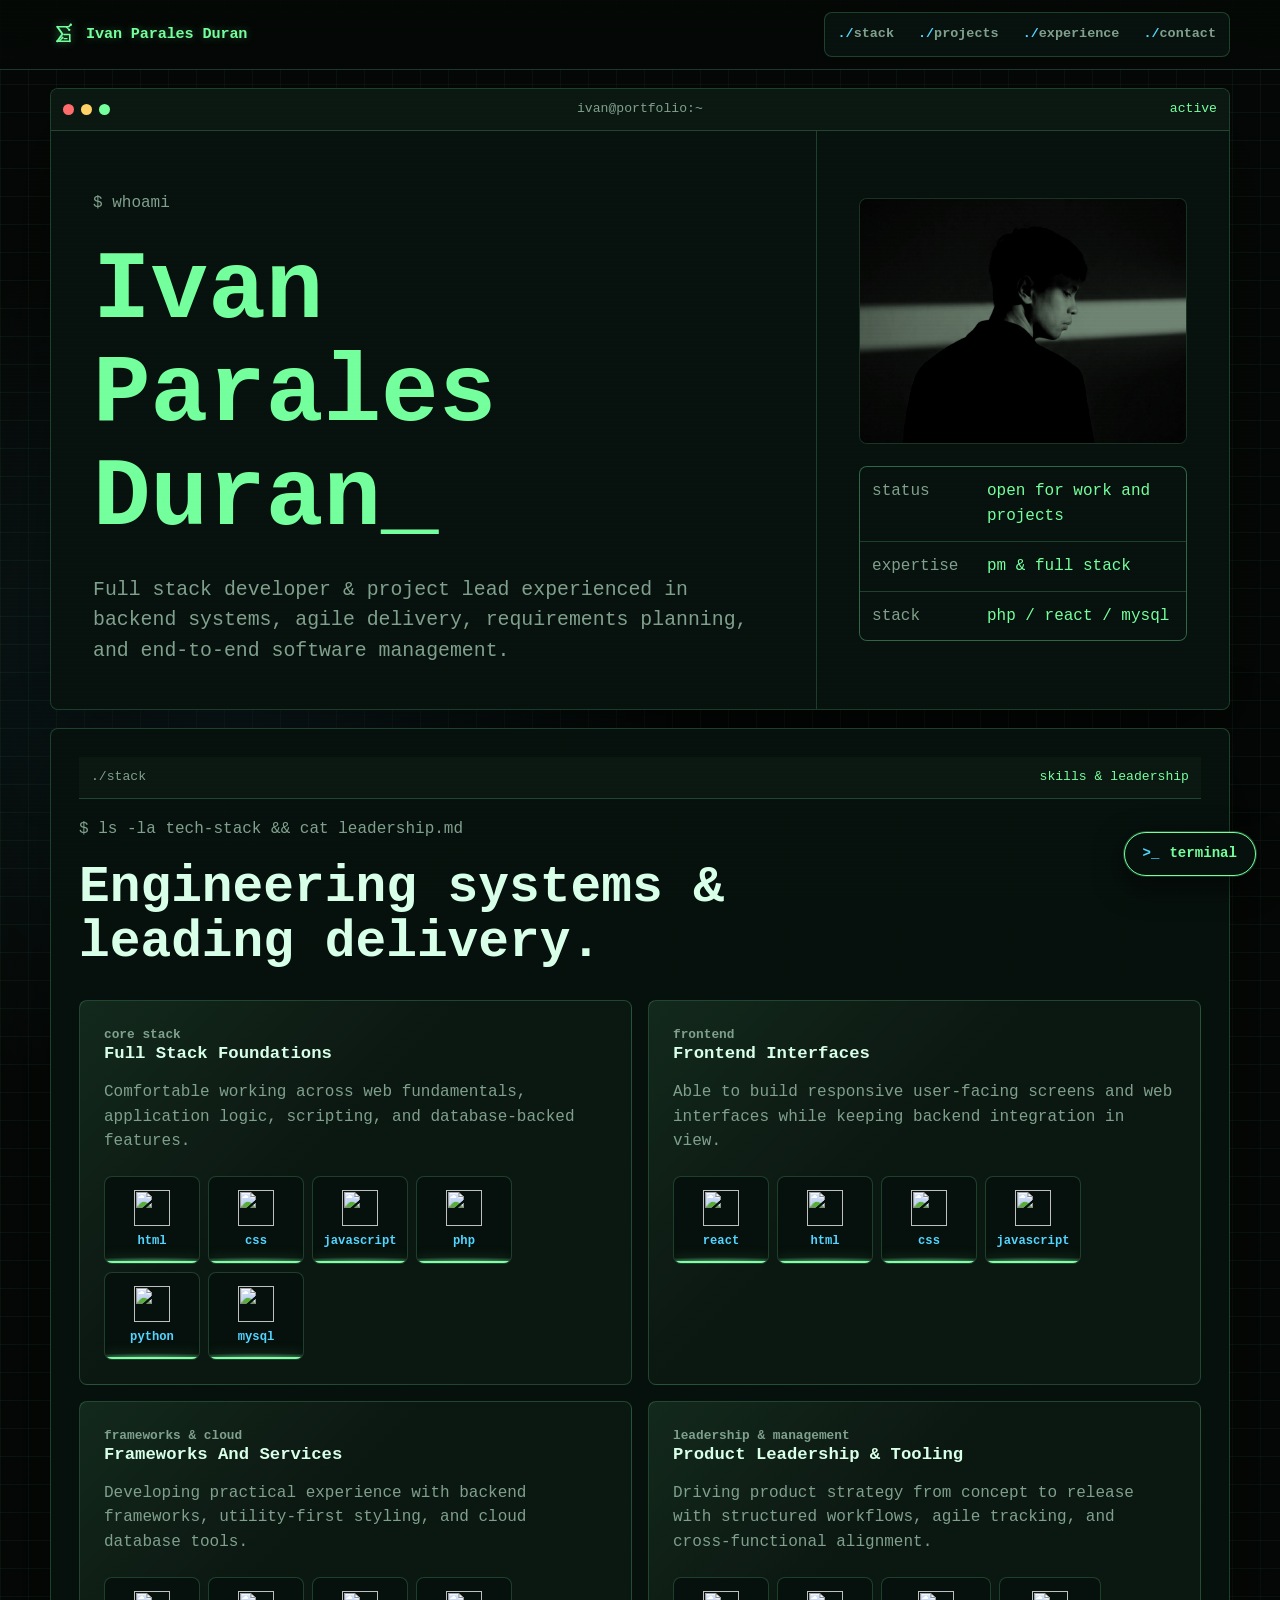
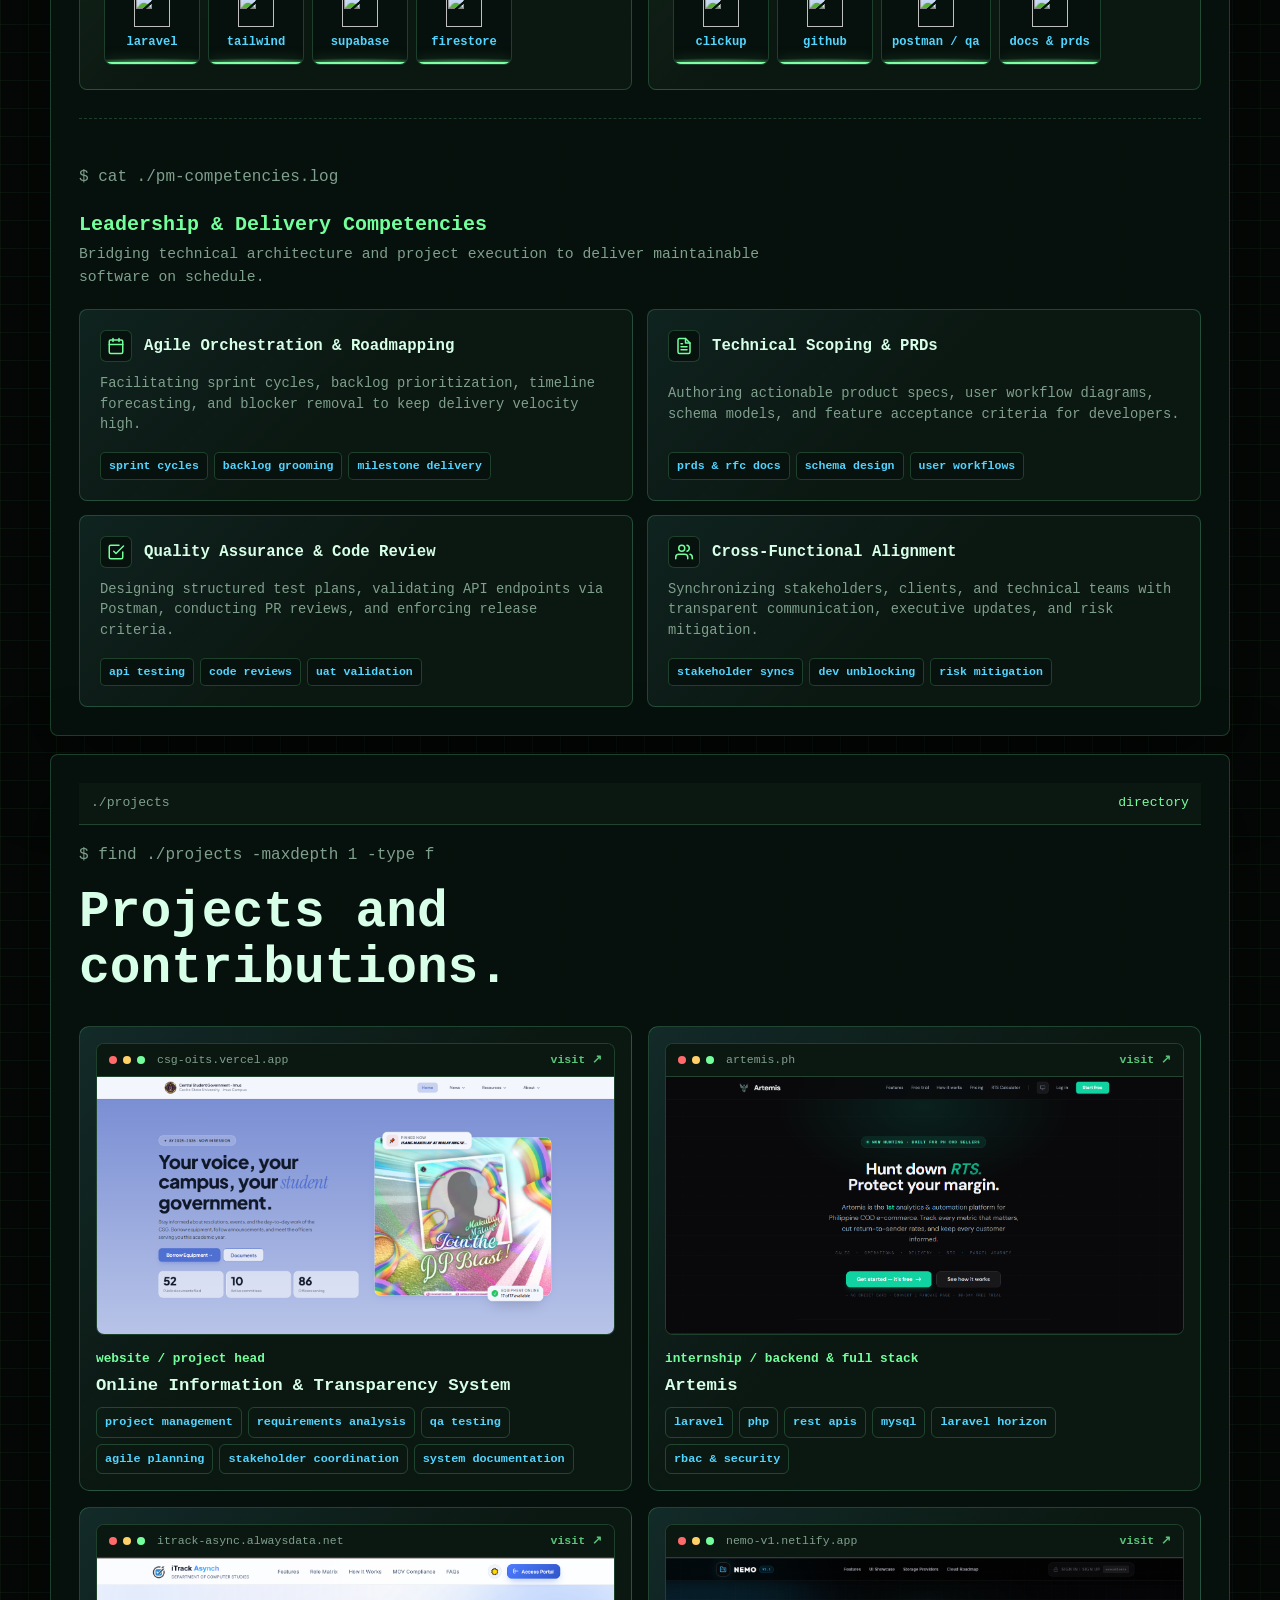
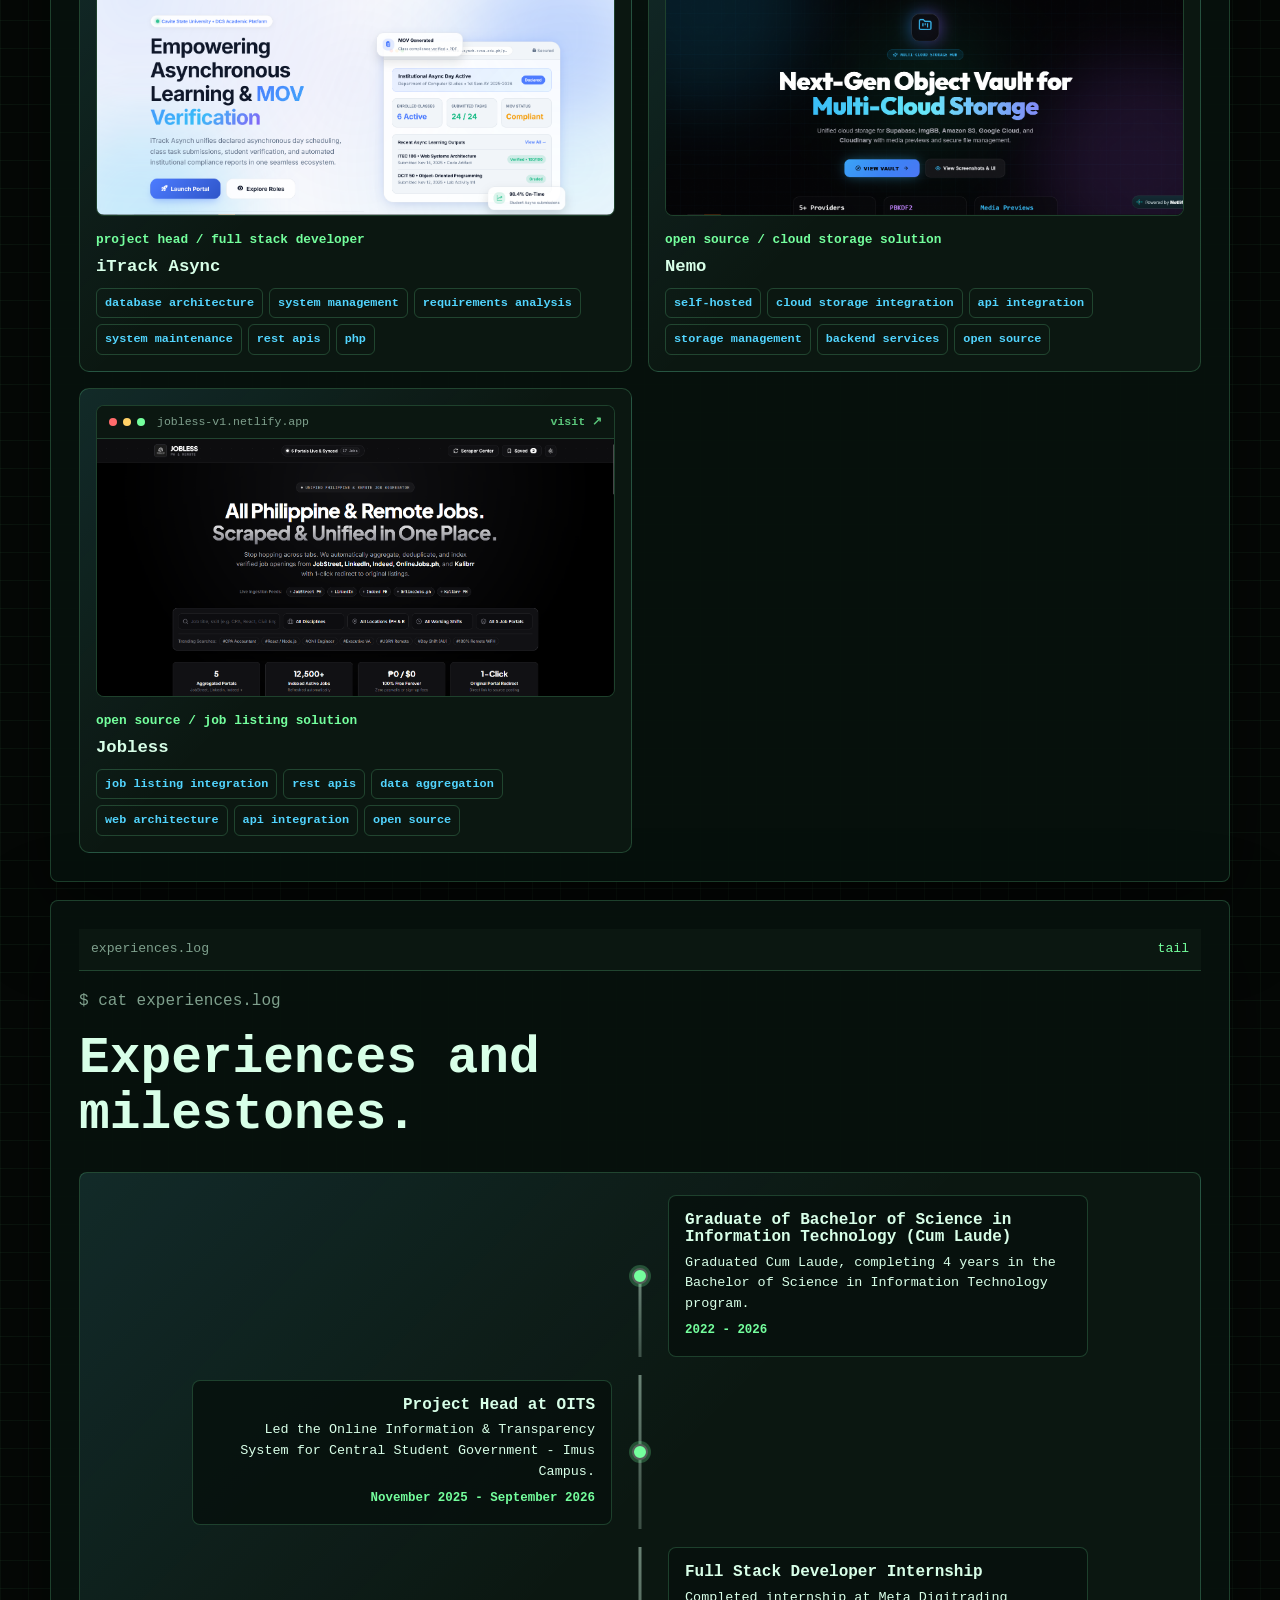
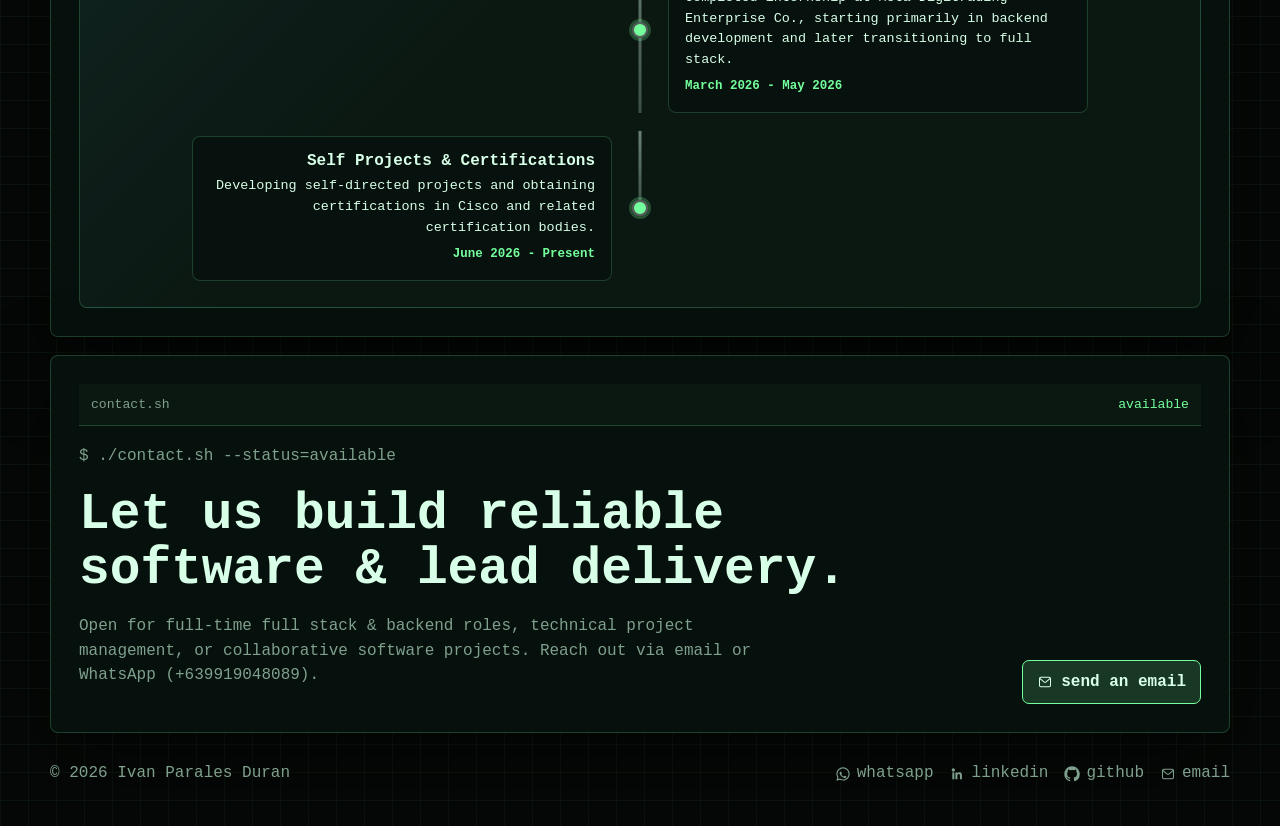
==== index.html @ b60c23d3 "feat: update iTrack Async live site and enhance mobile terminal popup - Updated iTrack Async project" ====
<!doctype html>
<html lang="en">
  <head>
    <meta charset="utf-8">
    <meta name="viewport" content="width=device-width, initial-scale=1">
    <meta name="description" content="Command line portfolio of Ivan Parales Duran, a backend-focused full stack developer.">
    <title>Ivan Parales Duran | Backend Developer</title>
    <link rel="icon" type="image/svg+xml" href="assets/logo.svg">
    <link rel="stylesheet" href="styles.css">
  </head>
  <body>
    <div class="scanline" aria-hidden="true"></div>

    <header class="site-header" data-header>
      <a class="brand" href="#home" aria-label="Ivan Parales Duran home">
        <img src="assets/logo.svg" alt="Logo" class="brand-logo" width="28" height="28">
        <span class="brand-name">Ivan Parales Duran</span>
      </a>
      <nav class="nav-links" aria-label="Primary navigation">
        <a href="#stack">stack</a>
        <a href="#projects">projects</a>
        <a href="#experience">experience</a>
        <a href="#contact">contact</a>
      </nav>
    </header>

    <main id="home" class="terminal-shell">
      <section class="terminal-window hero-terminal" aria-labelledby="terminal-title">
        <div class="terminal-topbar">
          <div class="window-controls" aria-hidden="true">
            <span></span>
            <span></span>
            <span></span>
          </div>
          <span class="window-title">ivan@portfolio:~</span>
          <span class="window-status">active</span>
        </div>

        <div class="terminal-grid">
          <div class="terminal-output">
            <p class="line muted" data-exec="whoami">$ whoami</p>
            <h1 id="terminal-title">Ivan Parales Duran</h1>
            <p class="terminal-copy">
              Full stack developer &amp; project lead experienced in backend systems, agile delivery, requirements planning, and end-to-end software management.
            </p>
          </div>

          <aside class="system-card" aria-label="System status">
            <div class="image-terminal">
              <img src="assets/pfp.jfif" alt="Profile picture of Ivan Parales Duran">
            </div>
            <dl>
              <div>
                <dt>status</dt>
                <dd>open for work and projects</dd>
              </div>
              <div>
                <dt>expertise</dt>
                <dd>pm &amp; full stack</dd>
              </div>
              <div>
                <dt>stack</dt>
                <dd>php / react / mysql</dd>
              </div>
            </dl>
          </aside>
        </div>
      </section>

      <section class="terminal-window section" id="stack">
        <div class="terminal-topbar">
          <span class="window-title">./stack</span>
          <span class="window-status">skills &amp; leadership</span>
        </div>
        <div class="section-heading">
          <p class="line muted" data-exec="stack">$ ls -la tech-stack &amp;&amp; cat leadership.md</p>
          <h2>Engineering systems &amp; leading delivery.</h2>
        </div>

        <div class="project-grid">
          <article class="project-card featured">
            <p class="project-type">core stack</p>
            <h3>Full Stack Foundations</h3>
            <p>
              Comfortable working across web fundamentals, application logic, scripting, and
              database-backed features.
            </p>
            <div class="tag-row">
              <span class="skill-badge" style="--level: 90%;">
                <span class="liquid-fill" aria-hidden="true"></span>
                <span class="skill-percent" aria-hidden="true">90%</span>
                <span class="skill-content">
                  <img src="https://cdn.simpleicons.org/html5/E34F26" alt="">
                  <span>html</span>
                </span>
              </span>
              <span class="skill-badge" style="--level: 75%;">
                <span class="liquid-fill" aria-hidden="true"></span>
                <span class="skill-percent" aria-hidden="true">75%</span>
                <span class="skill-content">
                  <img src="https://cdn.simpleicons.org/css/663399" alt="">
                  <span>css</span>
                </span>
              </span>
              <span class="skill-badge" style="--level: 70%;">
                <span class="liquid-fill" aria-hidden="true"></span>
                <span class="skill-percent" aria-hidden="true">70%</span>
                <span class="skill-content">
                  <img src="https://cdn.simpleicons.org/javascript/F7DF1E" alt="">
                  <span>javascript</span>
                </span>
              </span>
              <span class="skill-badge" style="--level: 84%;">
                <span class="liquid-fill" aria-hidden="true"></span>
                <span class="skill-percent" aria-hidden="true">84%</span>
                <span class="skill-content">
                  <img src="https://cdn.simpleicons.org/php/777BB4" alt="">
                  <span>php</span>
                </span>
              </span>
              <span class="skill-badge" style="--level: 60%;">
                <span class="liquid-fill" aria-hidden="true"></span>
                <span class="skill-percent" aria-hidden="true">60%</span>
                <span class="skill-content">
                  <img src="https://cdn.simpleicons.org/python/3776AB" alt="">
                  <span>python</span>
                </span>
              </span>
              <span class="skill-badge" style="--level: 90%;">
                <span class="liquid-fill" aria-hidden="true"></span>
                <span class="skill-percent" aria-hidden="true">90%</span>
                <span class="skill-content">
                  <img src="https://cdn.simpleicons.org/mysql/4479A1" alt="">
                  <span>mysql</span>
                </span>
              </span>
            </div>
          </article>

          <article class="project-card">
            <p class="project-type">frontend</p>
            <h3>Frontend Interfaces</h3>
            <p>
              Able to build responsive user-facing screens and web interfaces while keeping
              backend integration in view.
            </p>
            <div class="tag-row">
              <span class="skill-badge" style="--level: 70%;">
                <span class="liquid-fill" aria-hidden="true"></span>
                <span class="skill-percent" aria-hidden="true">70%</span>
                <span class="skill-content">
                  <img src="https://cdn.simpleicons.org/react/61DAFB" alt="">
                  <span>react</span>
                </span>
              </span>
              <span class="skill-badge" style="--level: 90%;">
                <span class="liquid-fill" aria-hidden="true"></span>
                <span class="skill-percent" aria-hidden="true">90%</span>
                <span class="skill-content">
                  <img src="https://cdn.simpleicons.org/html5/E34F26" alt="">
                  <span>html</span>
                </span>
              </span>
              <span class="skill-badge" style="--level: 75%;">
                <span class="liquid-fill" aria-hidden="true"></span>
                <span class="skill-percent" aria-hidden="true">75%</span>
                <span class="skill-content">
                  <img src="https://cdn.simpleicons.org/css/663399" alt="">
                  <span>css</span>
                </span>
              </span>
              <span class="skill-badge" style="--level: 70%;">
                <span class="liquid-fill" aria-hidden="true"></span>
                <span class="skill-percent" aria-hidden="true">70%</span>
                <span class="skill-content">
                  <img src="https://cdn.simpleicons.org/javascript/F7DF1E" alt="">
                  <span>javascript</span>
                </span>
              </span>
            </div>
          </article>

          <article class="project-card">
            <p class="project-type">frameworks &amp; cloud</p>
            <h3>Frameworks And Services</h3>
            <p>
              Developing practical experience with backend frameworks, utility-first styling, and
              cloud database tools.
            </p>
            <div class="tag-row">
              <span class="skill-badge" style="--level: 65%;">
                <span class="liquid-fill" aria-hidden="true"></span>
                <span class="skill-percent" aria-hidden="true">65%</span>
                <span class="skill-content">
                  <img src="https://cdn.simpleicons.org/laravel/FF2D20" alt="">
                  <span>laravel</span>
                </span>
              </span>
              <span class="skill-badge" style="--level: 65%;">
                <span class="liquid-fill" aria-hidden="true"></span>
                <span class="skill-percent" aria-hidden="true">65%</span>
                <span class="skill-content">
                  <img src="https://cdn.simpleicons.org/tailwindcss/06B6D4" alt="">
                  <span>tailwind</span>
                </span>
              </span>
              <span class="skill-badge" style="--level: 85%;">
                <span class="liquid-fill" aria-hidden="true"></span>
                <span class="skill-percent" aria-hidden="true">85%</span>
                <span class="skill-content">
                  <img src="https://cdn.simpleicons.org/supabase/3FCF8E" alt="">
                  <span>supabase</span>
                </span>
              </span>
              <span class="skill-badge" style="--level: 75%;">
                <span class="liquid-fill" aria-hidden="true"></span>
                <span class="skill-percent" aria-hidden="true">75%</span>
                <span class="skill-content">
                  <img src="https://cdn.simpleicons.org/firebase/FFCA28" alt="">
                  <span>firestore</span>
                </span>
              </span>
            </div>
          </article>

          <article class="project-card">
            <p class="project-type">leadership &amp; management</p>
            <h3>Product Leadership &amp; Tooling</h3>
            <p>
              Driving product strategy from concept to release with structured workflows, agile tracking,
              and cross-functional alignment.
            </p>
            <div class="tag-row">
              <span class="skill-badge" style="--level: 95%;">
                <span class="liquid-fill" aria-hidden="true"></span>
                <span class="skill-percent" aria-hidden="true">95%</span>
                <span class="skill-content">
                  <img src="https://cdn.simpleicons.org/clickup/7B68EE" alt="">
                  <span>clickup</span>
                </span>
              </span>
              <span class="skill-badge" style="--level: 90%;">
                <span class="liquid-fill" aria-hidden="true"></span>
                <span class="skill-percent" aria-hidden="true">90%</span>
                <span class="skill-content">
                  <img src="https://cdn.simpleicons.org/github/FFFFFF" alt="">
                  <span>github</span>
                </span>
              </span>
              <span class="skill-badge" style="--level: 78%;">
                <span class="liquid-fill" aria-hidden="true"></span>
                <span class="skill-percent" aria-hidden="true">78%</span>
                <span class="skill-content">
                  <img src="https://cdn.simpleicons.org/postman/FF6C37" alt="">
                  <span>postman / qa</span>
                </span>
              </span>
              <span class="skill-badge" style="--level: 100%;">
                <span class="liquid-fill" aria-hidden="true"></span>
                <span class="skill-percent" aria-hidden="true">100%</span>
                <span class="skill-content">
                  <img src="https://cdn.simpleicons.org/markdown/FFFFFF" alt="">
                  <span>docs &amp; prds</span>
                </span>
              </span>
            </div>
          </article>
        </div>

        <div class="management-matrix-panel" id="pm-competencies">
          <div class="matrix-header">
            <p class="line muted" data-exec="pm">$ cat ./pm-competencies.log</p>
            <h3>Leadership &amp; Delivery Competencies</h3>
            <p class="matrix-desc">
              Bridging technical architecture and project execution to deliver maintainable software on schedule.
            </p>
          </div>

          <div class="management-grid">
            <div class="management-card">
              <div class="management-card-header">
                <span class="management-card-icon" aria-hidden="true">
                  <svg viewBox="0 0 24 24" width="18" height="18" fill="none" stroke="currentColor" stroke-width="2" stroke-linecap="round" stroke-linejoin="round">
                    <rect x="3" y="4" width="18" height="18" rx="2" ry="2"></rect>
                    <line x1="16" y1="2" x2="16" y2="6"></line>
                    <line x1="8" y1="2" x2="8" y2="6"></line>
                    <line x1="3" y1="10" x2="21" y2="10"></line>
                  </svg>
                </span>
                <h4>Agile Orchestration &amp; Roadmapping</h4>
              </div>
              <p>Facilitating sprint cycles, backlog prioritization, timeline forecasting, and blocker removal to keep delivery velocity high.</p>
              <div class="capability-tags">
                <span>sprint cycles</span>
                <span>backlog grooming</span>
                <span>milestone delivery</span>
              </div>
            </div>

            <div class="management-card">
              <div class="management-card-header">
                <span class="management-card-icon" aria-hidden="true">
                  <svg viewBox="0 0 24 24" width="18" height="18" fill="none" stroke="currentColor" stroke-width="2" stroke-linecap="round" stroke-linejoin="round">
                    <path d="M14 2H6a2 2 0 0 0-2 2v16a2 2 0 0 0 2 2h12a2 2 0 0 0 2-2V8z"></path>
                    <polyline points="14 2 14 8 20 8"></polyline>
                    <line x1="16" y1="13" x2="8" y2="13"></line>
                    <line x1="16" y1="17" x2="8" y2="17"></line>
                    <polyline points="10 9 9 9 8 9"></polyline>
                  </svg>
                </span>
                <h4>Technical Scoping &amp; PRDs</h4>
              </div>
              <p>Authoring actionable product specs, user workflow diagrams, schema models, and feature acceptance criteria for developers.</p>
              <div class="capability-tags">
                <span>prds &amp; rfc docs</span>
                <span>schema design</span>
                <span>user workflows</span>
              </div>
            </div>

            <div class="management-card">
              <div class="management-card-header">
                <span class="management-card-icon" aria-hidden="true">
                  <svg viewBox="0 0 24 24" width="18" height="18" fill="none" stroke="currentColor" stroke-width="2" stroke-linecap="round" stroke-linejoin="round">
                    <path d="M9 11l3 3L22 4"></path>
                    <path d="M21 12v7a2 2 0 0 1-2 2H5a2 2 0 0 1-2-2V5a2 2 0 0 1 2-2h11"></path>
                  </svg>
                </span>
                <h4>Quality Assurance &amp; Code Review</h4>
              </div>
              <p>Designing structured test plans, validating API endpoints via Postman, conducting PR reviews, and enforcing release criteria.</p>
              <div class="capability-tags">
                <span>api testing</span>
                <span>code reviews</span>
                <span>uat validation</span>
              </div>
            </div>

            <div class="management-card">
              <div class="management-card-header">
                <span class="management-card-icon" aria-hidden="true">
                  <svg viewBox="0 0 24 24" width="18" height="18" fill="none" stroke="currentColor" stroke-width="2" stroke-linecap="round" stroke-linejoin="round">
                    <path d="M17 21v-2a4 4 0 0 0-4-4H5a4 4 0 0 0-4 4v2"></path>
                    <circle cx="9" cy="7" r="4"></circle>
                    <path d="M23 21v-2a4 4 0 0 0-3-3.87"></path>
                    <path d="M16 3.13a4 4 0 0 1 0 7.75"></path>
                  </svg>
                </span>
                <h4>Cross-Functional Alignment</h4>
              </div>
              <p>Synchronizing stakeholders, clients, and technical teams with transparent communication, executive updates, and risk mitigation.</p>
              <div class="capability-tags">
                <span>stakeholder syncs</span>
                <span>dev unblocking</span>
                <span>risk mitigation</span>
              </div>
            </div>
          </div>
        </div>
      </section>

      <section class="terminal-window section" id="projects">
        <div class="terminal-topbar">
          <span class="window-title">./projects</span>
          <span class="window-status">directory</span>
        </div>
        <div class="section-heading">
          <p class="line muted" data-exec="projects">$ find ./projects -maxdepth 1 -type f</p>
          <h2>Projects and contributions.</h2>
        </div>

        <div class="portfolio-project-grid">
          <article class="portfolio-project-card">
            <a href="https://csg-oits.vercel.app/" class="project-preview-wrap" target="_blank" rel="noreferrer" aria-label="Visit Online Information &amp; Transparency System website">
              <div class="preview-browser-bar">
                <span class="preview-dot dot-red"></span>
                <span class="preview-dot dot-yellow"></span>
                <span class="preview-dot dot-green"></span>
                <span class="preview-url">csg-oits.vercel.app</span>
                <span class="preview-link-hint">visit ↗</span>
              </div>
              <div class="preview-img-container">
                <img src="assets/csg-oits.PNG" alt="Online Information &amp; Transparency System Website Preview" class="project-preview-img" loading="lazy">
                <div class="preview-overlay">
                  <span>open website ↗</span>
                </div>
              </div>
            </a>
            <div class="project-card-body">
              <p class="project-type">website / project head</p>
              <h3>Online Information &amp; Transparency System</h3>
              <div class="project-detail-list">
                <span>project management</span>
                <span>requirements analysis</span>
                <span>qa testing</span>
                <span>agile planning</span>
                <span>stakeholder coordination</span>
                <span>system documentation</span>
              </div>
            </div>
          </article>

          <article class="portfolio-project-card">
            <a href="https://artemis.ph/" class="project-preview-wrap" target="_blank" rel="noreferrer" aria-label="Visit Artemis SaaS website">
              <div class="preview-browser-bar">
                <span class="preview-dot dot-red"></span>
                <span class="preview-dot dot-yellow"></span>
                <span class="preview-dot dot-green"></span>
                <span class="preview-url">artemis.ph</span>
                <span class="preview-link-hint">visit ↗</span>
              </div>
              <div class="preview-img-container">
                <img src="assets/artemis.PNG" alt="Artemis SaaS Website Preview" class="project-preview-img" loading="lazy">
                <div class="preview-overlay">
                  <span>open website ↗</span>
                </div>
              </div>
            </a>
            <div class="project-card-body">
              <p class="project-type">internship / backend &amp; full stack</p>
              <h3>Artemis</h3>
              <div class="project-detail-list">
                <span>laravel</span>
                <span>php</span>
                <span>rest apis</span>
                <span>mysql</span>
                <span>laravel horizon</span>
                <span>rbac &amp; security</span>
              </div>
            </div>
          </article>

          <article class="portfolio-project-card">
            <a href="https://itrack-async.alwaysdata.net/" class="project-preview-wrap" target="_blank" rel="noreferrer" aria-label="Visit iTrack Async website">
              <div class="preview-browser-bar">
                <span class="preview-dot dot-red"></span>
                <span class="preview-dot dot-yellow"></span>
                <span class="preview-dot dot-green"></span>
                <span class="preview-url">itrack-async.alwaysdata.net</span>
                <span class="preview-link-hint">visit ↗</span>
              </div>
              <div class="preview-img-container">
                <img src="assets/itrack-async.PNG" alt="iTrack Async Website Preview" class="project-preview-img" loading="lazy">
                <div class="preview-overlay">
                  <span>open website ↗</span>
                </div>
              </div>
            </a>
            <div class="project-card-body">
              <p class="project-type">project head / full stack developer</p>
              <h3>iTrack Async</h3>
              <div class="project-detail-list">
                <span>database architecture</span>
                <span>system management</span>
                <span>requirements analysis</span>
                <span>system maintenance</span>
                <span>rest apis</span>
                <span>php</span>
              </div>
            </div>
          </article>

          <article class="portfolio-project-card">
            <a href="https://nemo-v1.netlify.app/" class="project-preview-wrap" target="_blank" rel="noreferrer" aria-label="Visit Nemo Cloud Storage website">
              <div class="preview-browser-bar">
                <span class="preview-dot dot-red"></span>
                <span class="preview-dot dot-yellow"></span>
                <span class="preview-dot dot-green"></span>
                <span class="preview-url">nemo-v1.netlify.app</span>
                <span class="preview-link-hint">visit ↗</span>
              </div>
              <div class="preview-img-container">
                <img src="assets/nemo.PNG" alt="Nemo Cloud Storage Website Preview" class="project-preview-img" loading="lazy">
                <div class="preview-overlay">
                  <span>open website ↗</span>
                </div>
              </div>
            </a>
            <div class="project-card-body">
              <p class="project-type">open source / cloud storage solution</p>
              <h3>Nemo</h3>
              <div class="project-detail-list">
                <span>self-hosted</span>
                <span>cloud storage integration</span>
                <span>api integration</span>
                <span>storage management</span>
                <span>backend services</span>
                <span>open source</span>
              </div>
            </div>
          </article>

          <article class="portfolio-project-card">
            <a href="https://jobless-v1.netlify.app/" class="project-preview-wrap" target="_blank" rel="noreferrer" aria-label="Visit Jobless job listing aggregator website">
              <div class="preview-browser-bar">
                <span class="preview-dot dot-red"></span>
                <span class="preview-dot dot-yellow"></span>
                <span class="preview-dot dot-green"></span>
                <span class="preview-url">jobless-v1.netlify.app</span>
                <span class="preview-link-hint">visit ↗</span>
              </div>
              <div class="preview-img-container">
                <img src="assets/jobless.PNG" alt="Jobless Job Listing Platform Preview" class="project-preview-img" loading="lazy">
                <div class="preview-overlay">
                  <span>open website ↗</span>
                </div>
              </div>
            </a>
            <div class="project-card-body">
              <p class="project-type">open source / job listing solution</p>
              <h3>Jobless</h3>
              <div class="project-detail-list">
                <span>job listing integration</span>
                <span>rest apis</span>
                <span>data aggregation</span>
                <span>web architecture</span>
                <span>api integration</span>
                <span>open source</span>
              </div>
            </div>
          </article>
        </div>
      </section>

      <section class="terminal-window section" id="experience">
        <div class="terminal-topbar">
          <span class="window-title">experiences.log</span>
          <span class="window-status">tail</span>
        </div>

        <div class="section-heading">
          <p class="line muted" data-exec="experience">$ cat experiences.log</p>
          <h2>Experiences and milestones.</h2>
        </div>

        <div class="experience-panel">
          <div class="timeline-strip" data-timeline-track>
            <article class="timeline-node below">
              <span class="timeline-dot" aria-hidden="true"></span>
              <div class="timeline-card">
                <h3>Graduate of Bachelor of Science in Information Technology (Cum Laude)</h3>
                <p>Graduated Cum Laude, completing 4 years in the Bachelor of Science in Information Technology program.</p>
                <span class="timeline-date">2022 - 2026</span>
              </div>
            </article>

            <article class="timeline-node above">
              <span class="timeline-dot" aria-hidden="true"></span>
              <div class="timeline-card">
                <h3>Project Head at OITS</h3>
                <p>Led the Online Information &amp; Transparency System for Central Student Government - Imus Campus.</p>
                <span class="timeline-date">November 2025 - September 2026</span>
              </div>
            </article>

            <article class="timeline-node below">
              <span class="timeline-dot" aria-hidden="true"></span>
              <div class="timeline-card">
                <h3>Full Stack Developer Internship</h3>
                <p>Completed internship at Meta Digitrading Enterprise Co., starting primarily in backend development and later transitioning to full stack.</p>
                <span class="timeline-date">March 2026 - May 2026</span>
              </div>
            </article>

            <article class="timeline-node above">
              <span class="timeline-dot" aria-hidden="true"></span>
              <div class="timeline-card">
                <h3>Self Projects &amp; Certifications</h3>
                <p>Developing self-directed projects and obtaining certifications in Cisco and related certification bodies.</p>
                <span class="timeline-date">June 2026 - Present</span>
              </div>
            </article>
          </div>
        </div>
      </section>

      <section class="terminal-window contact-section" id="contact">
        <div class="terminal-topbar">
          <span class="window-title">contact.sh</span>
          <span class="window-status">available</span>
        </div>
        <div class="contact-grid">
          <div>
            <p class="line muted" data-exec="contact">$ ./contact.sh --status=available</p>
            <h2>Let us build reliable software &amp; lead delivery.</h2>
            <p>
              Open for full-time full stack &amp; backend roles, technical project management, or collaborative software projects. Reach out via email or WhatsApp (+639919048089).
            </p>
          </div>
          <div class="contact-actions">
            <a class="button primary" href="mailto:ayban.duran@gmail.com">
              <svg viewBox="0 0 24 24" aria-hidden="true" focusable="false">
                <path d="M3 6.75A2.75 2.75 0 0 1 5.75 4h12.5A2.75 2.75 0 0 1 21 6.75v10.5A2.75 2.75 0 0 1 18.25 20H5.75A2.75 2.75 0 0 1 3 17.25V6.75Zm2.08-.47 6.32 5.28a.92.92 0 0 0 1.2 0l6.32-5.28a.75.75 0 0 0-.67-.78H5.75a.75.75 0 0 0-.67.78Zm14.42 1.53-5.92 4.95a2.42 2.42 0 0 1-3.16 0L4.5 7.8v9.45c0 .69.56 1.25 1.25 1.25h12.5c.69 0 1.25-.56 1.25-1.25V7.81Z"></path>
              </svg>
              <span>send an email</span>
            </a>
          </div>
        </div>
      </section>
    </main>

    <footer class="site-footer">
      <span>© <span data-year></span> Ivan Parales Duran</span>
      <div>
        <a href="https://wa.me/639919048089" target="_blank" rel="noreferrer">
          <svg viewBox="0 0 24 24" aria-hidden="true" focusable="false">
            <path d="M12.04 2c-5.46 0-9.91 4.45-9.91 9.91 0 1.75.46 3.45 1.32 4.95L2.05 22l5.25-1.38c1.45.79 3.08 1.21 4.74 1.21 5.46 0 9.91-4.45 9.91-9.91 0-2.65-1.03-5.14-2.9-7.01A9.816 9.816 0 0 0 12.04 2m.01 1.67c2.2 0 4.26.86 5.82 2.42a8.225 8.225 0 0 1 2.41 5.83c0 4.54-3.7 8.24-8.24 8.24-1.48 0-2.93-.4-4.2-1.15l-.3-.18-3.12.82.83-3.04-.2-.31a8.196 8.196 0 0 1-1.26-4.38c0-4.54 3.7-8.24 8.24-8.24m4.52 11.66c-.25-.13-1.47-.72-1.7-.81-.23-.08-.39-.13-.56.13-.17.25-.64.81-.79.97-.14.17-.29.19-.54.06-.25-.13-1.06-.39-2.03-1.25-.75-.67-1.26-1.5-1.41-1.75-.14-.25-.02-.39.11-.51.11-.11.25-.29.37-.43.13-.15.17-.25.25-.42.08-.17.04-.31-.02-.44-.06-.13-.56-1.34-.76-1.84-.2-.48-.4-.42-.56-.43h-.47c-.17 0-.44.06-.67.31-.23.25-.88.86-.88 2.1 0 1.24.9 2.44 1.03 2.61.13.17 1.77 2.7 4.29 3.79.6.26 1.07.41 1.44.53.6.19 1.15.16 1.58.1.48-.07 1.47-.6 1.68-1.18.21-.58.21-1.07.15-1.18-.07-.1-.23-.17-.48-.29"></path>
          </svg>
          <span>whatsapp</span>
        </a>
        <a href="https://www.linkedin.com/in/duran-ivan/" rel="noreferrer">
          <svg viewBox="0 0 24 24" aria-hidden="true" focusable="false">
            <path d="M4.98 3.5A2.48 2.48 0 1 1 5 8.46a2.48 2.48 0 0 1-.02-4.96ZM3.5 9.7h3V20h-3V9.7Zm5 0h2.88v1.4h.04c.4-.76 1.38-1.56 2.84-1.56 3.04 0 3.6 2 3.6 4.58V20h-3v-5.2c0-1.24-.02-2.84-1.74-2.84-1.74 0-2.01 1.36-2.01 2.75V20h-3V9.7Z"></path>
          </svg>
          <span>linkedin</span>
        </a>
        <a href="https://github.com/sleepdeprive-gray" rel="noreferrer">
          <svg viewBox="0 0 24 24" aria-hidden="true" focusable="false">
            <path d="M12 .5C5.65.5.5 5.66.5 12.03c0 5.1 3.3 9.43 7.88 10.96.58.1.79-.25.79-.56v-1.98c-3.2.7-3.88-1.54-3.88-1.54-.52-1.33-1.28-1.68-1.28-1.68-1.05-.72.08-.71.08-.71 1.16.08 1.77 1.2 1.77 1.2 1.03 1.77 2.7 1.26 3.36.96.1-.75.4-1.27.73-1.56-2.55-.29-5.23-1.28-5.23-5.68 0-1.25.45-2.28 1.19-3.08-.12-.29-.52-1.45.11-3.02 0 0 .97-.31 3.18 1.18a11 11 0 0 1 5.8 0c2.2-1.49 3.17-1.18 3.17-1.18.64 1.57.24 2.73.12 3.02.74.8 1.18 1.83 1.18 3.08 0 4.41-2.69 5.39-5.25 5.67.41.35.77 1.03.77 2.08v3.07c0 .31.2.67.8.56a11.54 11.54 0 0 0 7.87-10.96C23.5 5.66 18.35.5 12 .5Z"></path>
          </svg>
          <span>github</span>
        </a>
        <a href="mailto:ayban.duran@gmail.com">
          <svg viewBox="0 0 24 24" aria-hidden="true" focusable="false">
            <path d="M3 6.75A2.75 2.75 0 0 1 5.75 4h12.5A2.75 2.75 0 0 1 21 6.75v10.5A2.75 2.75 0 0 1 18.25 20H5.75A2.75 2.75 0 0 1 3 17.25V6.75Zm2.08-.47 6.32 5.28a.92.92 0 0 0 1.2 0l6.32-5.28a.75.75 0 0 0-.67-.78H5.75a.75.75 0 0 0-.67.78Zm14.42 1.53-5.92 4.95a2.42 2.42 0 0 1-3.16 0L4.5 7.8v9.45c0 .69.56 1.25 1.25 1.25h12.5c.69 0 1.25-.56 1.25-1.25V7.81Z"></path>
          </svg>
          <span>email</span>
        </a>
      </div>
    </footer>

    <!-- Floating Terminal CLI Widget -->
    <div class="floating-cli-backdrop" data-cli-backdrop hidden></div>
    <div class="floating-cli" data-cli>
      <div class="floating-cli-panel" data-cli-panel hidden>
        <div class="terminal-window floating-cli-window" aria-label="Interactive prompt">
          <div class="terminal-topbar">
            <div class="window-controls">
              <button class="window-control-close" type="button" data-cli-close aria-label="Close terminal"></button>
              <span></span>
              <span></span>
            </div>
            <span class="window-title">ivan@portfolio:~/shell</span>
            <span class="window-status" data-command-status>idle</span>
          </div>
          <div class="shell-history" data-shell-history aria-live="polite"></div>
          <div class="shell-quick-commands" aria-label="Quick command shortcuts">
            <span class="quick-label">quick:</span>
            <button type="button" class="quick-cmd-btn" data-quick-cmd="projects">projects</button>
            <button type="button" class="quick-cmd-btn" data-quick-cmd="stack">stack</button>
            <button type="button" class="quick-cmd-btn" data-quick-cmd="pm">pm</button>
            <button type="button" class="quick-cmd-btn" data-quick-cmd="contact">contact</button>
            <button type="button" class="quick-cmd-btn" data-quick-cmd="clear">clear</button>
            <button type="button" class="quick-cmd-btn quick-exit" data-quick-cmd="exit">exit</button>
          </div>
          <form class="prompt-form" data-command-form>
            <label for="command-input">$</label>
            <input id="command-input" name="command" type="text" autocomplete="off" spellcheck="false" placeholder="type a command (or tap above)">
            <button type="submit">run</button>
          </form>
        </div>
      </div>

      <button class="floating-cli-toggle" type="button" data-cli-toggle aria-label="Toggle terminal shell" aria-expanded="false">
        <span class="prompt-symbol" aria-hidden="true">&gt;_</span>
        <span class="toggle-text">terminal</span>
      </button>
    </div>

    <script src="script.js"></script>
  </body>
</html>
---- styles.css ----
:root {
  color-scheme: dark;
  --bg: #050806;
  --surface: #07110d;
  --surface-2: #0b1711;
  --ink: #d8ffe8;
  --muted: #7fa08d;
  --line: rgba(119, 255, 172, 0.2);
  --accent: #74ff9d;
  --accent-2: #52d5ff;
  --accent-3: #ffd166;
  --danger: #ff6b6b;
  --grid-line: rgba(116, 255, 157, 0.05);
  --grid-line-strong: rgba(116, 255, 157, 0.045);
  --shadow: 0 28px 90px rgba(0, 0, 0, 0.48);
  --mono: "SFMono-Regular", Consolas, "Liberation Mono", Menlo, monospace;
}

* {
  box-sizing: border-box;
}

html {
  scroll-behavior: smooth;
}

body {
  margin: 0;
  min-height: 100vh;
  background:
    radial-gradient(circle at 18% 12%, rgba(82, 213, 255, 0.1), transparent 28rem),
    linear-gradient(var(--grid-line) 1px, transparent 1px),
    linear-gradient(90deg, var(--grid-line-strong) 1px, transparent 1px),
    var(--bg);
  background-size: auto, 28px 28px, 28px 28px, auto;
  color: var(--ink);
  font-family: var(--mono);
  line-height: 1.55;
}

a {
  color: inherit;
  text-decoration: none;
}

img {
  display: block;
  max-width: 100%;
}

button,
input {
  font: inherit;
}

.scanline {
  position: fixed;
  inset: 0;
  z-index: 30;
  pointer-events: none;
  background: repeating-linear-gradient(0deg, rgba(255, 255, 255, 0.035) 0 1px, transparent 1px 4px);
  mix-blend-mode: soft-light;
}

.site-header {
  position: sticky;
  top: 0;
  z-index: 20;
  display: flex;
  align-items: center;
  justify-content: space-between;
  gap: 18px;
  padding: 12px max(18px, calc((100vw - 1180px) / 2));
  border-bottom: 1px solid var(--line);
  background: color-mix(in srgb, var(--bg) 88%, transparent);
  backdrop-filter: blur(18px);
}

.brand,
.nav-links,
.site-footer div,
.command-stack,
.contact-actions,
.window-controls {
  display: flex;
  align-items: center;
}

.brand {
  gap: 10px;
  min-width: 0;
  text-decoration: none;
}

.brand-logo {
  width: 26px;
  height: 26px;
  object-fit: contain;
  flex-shrink: 0;
  transition: transform 180ms ease, filter 180ms ease;
  filter: drop-shadow(0 0 4px color-mix(in srgb, var(--accent) 40%, transparent));
}

.brand-name {
  color: var(--accent);
  font-weight: 800;
  font-size: 0.95rem;
  letter-spacing: -0.01em;
  transition: color 180ms ease, text-shadow 180ms ease;
  text-shadow: 0 0 8px color-mix(in srgb, var(--accent) 30%, transparent);
}

.brand:hover .brand-logo {
  transform: scale(1.08);
  filter: drop-shadow(0 0 10px var(--accent));
}

.brand:hover .brand-name {
  color: var(--accent);
  text-shadow: 0 0 12px color-mix(in srgb, var(--accent) 80%, transparent), 0 0 24px color-mix(in srgb, var(--accent) 50%, transparent);
}

.nav-links {
  gap: 4px;
  padding: 3px;
  border: 1px solid var(--line);
  border-radius: 8px;
  background: var(--surface);
}

.nav-links a {
  padding: 8px 10px;
  border-radius: 5px;
  color: var(--muted);
  font-size: 0.84rem;
  font-weight: 800;
}

.nav-links a::before {
  content: "./";
  color: var(--accent-2);
}

.nav-links a:hover,
.nav-links a.is-active {
  background: var(--surface-2);
  color: var(--ink);
}

.terminal-shell {
  width: min(1180px, calc(100% - 36px));
  margin: 18px auto 0;
}

.terminal-window {
  overflow: hidden;
  border: 1px solid var(--line);
  border-radius: 8px;
  background: color-mix(in srgb, var(--surface) 94%, transparent);
  box-shadow: var(--shadow);
}

.terminal-topbar {
  display: flex;
  min-height: 42px;
  align-items: center;
  justify-content: space-between;
  gap: 14px;
  padding: 9px 12px;
  border-bottom: 1px solid var(--line);
  background: var(--surface-2);
  color: var(--muted);
  font-size: 0.82rem;
}

.inline-bar {
  margin-bottom: 26px;
  border: 1px solid var(--line);
  border-radius: 8px;
}

.window-controls {
  gap: 7px;
}

.window-controls span {
  width: 11px;
  height: 11px;
  border-radius: 50%;
  background: var(--danger);
}

.window-controls span:nth-child(2) {
  background: var(--accent-3);
}

.window-controls span:nth-child(3) {
  background: var(--accent);
}

.window-title {
  overflow: hidden;
  text-overflow: ellipsis;
  white-space: nowrap;
}

.window-status,
.line,
.project-type,
.timeline-item span {
  color: var(--accent);
}

.hero-terminal {
  min-height: auto;
}

.terminal-grid {
  display: grid;
  grid-template-columns: minmax(0, 1.3fr) minmax(280px, 0.7fr);
  gap: 1px;
  background: var(--line);
}

.terminal-output,
.system-card {
  background: var(--surface);
  padding: clamp(20px, 3.5vw, 42px);
}

.terminal-output {
  display: flex;
  min-height: auto;
  flex-direction: column;
  justify-content: center;
}

.muted {
  color: var(--muted);
}

h1,
h2,
h3,
p {
  overflow-wrap: anywhere;
}

h1,
h2,
h3 {
  margin: 0;
  line-height: 1.08;
  letter-spacing: 0;
}

h1 {
  max-width: 14ch;
  margin-top: 6px;
  font-size: clamp(2.8rem, 8vw, 6rem);
  color: var(--accent);
  transition: text-shadow 200ms ease;
  cursor: default;
}

h1:hover {
  text-shadow: 0 0 16px color-mix(in srgb, var(--accent) 75%, transparent), 0 0 32px color-mix(in srgb, var(--accent) 45%, transparent);
}

h1::after {
  content: "_";
  color: var(--accent);
  animation: blink 1s steps(2, start) infinite;
}

h2 {
  font-size: clamp(1.8rem, 4vw, 3.5rem);
}

h3 {
  font-size: 1.08rem;
}

.terminal-copy {
  max-width: 720px;
  margin: 24px 0 0;
  color: var(--muted);
  font-size: clamp(1rem, 2vw, 1.24rem);
}

.command-stack {
  flex-wrap: wrap;
  gap: 10px;
  margin-top: 34px;
}

.command-stack a,
.button,
.prompt-form button {
  min-height: 44px;
  border: 1px solid var(--line);
  border-radius: 7px;
  background: var(--surface-2);
  color: var(--ink);
  cursor: pointer;
  font-weight: 800;
  transition: border-color 160ms ease, color 160ms ease, background 160ms ease, transform 160ms ease;
}

.command-stack a {
  display: inline-flex;
  align-items: center;
  gap: 8px;
  padding: 0 12px;
}

.command-stack span {
  color: var(--accent);
}

.command-stack a:hover,
.button:hover,
.prompt-form button:hover,
.icon-button:hover,
.project-card:hover {
  border-color: var(--accent);
  color: var(--accent);
  transform: translateY(-2px);
}

.system-card {
  display: grid;
  align-content: center;
  gap: 22px;
}

.image-terminal {
  overflow: hidden;
  border: 1px solid var(--line);
  border-radius: 8px;
  background: #000;
  aspect-ratio: 4 / 3;
}

.image-terminal img {
  width: 100%;
  height: 100%;
  object-fit: cover;
  filter: grayscale(1) contrast(1.35) brightness(0.66) sepia(0.28) hue-rotate(78deg) saturate(1.8);
  opacity: 0.76;
}

dl {
  display: grid;
  gap: 1px;
  margin: 0;
  overflow: hidden;
  border: 1px solid var(--line);
  border-radius: 8px;
  background: var(--line);
}

dl div {
  display: grid;
  grid-template-columns: 0.55fr 1fr;
  gap: 12px;
  padding: 12px;
  background: var(--surface);
}

dt {
  color: var(--muted);
}

dd {
  margin: 0;
  color: var(--accent);
}

.status-indicator {
  display: inline-block;
  width: 7px;
  height: 7px;
  margin-right: 6px;
  border-radius: 50%;
  background: var(--accent);
  box-shadow: 0 0 8px var(--accent);
  vertical-align: middle;
  animation: pulseStatus 2s infinite ease-in-out;
}

@keyframes pulseStatus {

  0%,
  100% {
    opacity: 1;
    transform: scale(1);
  }

  50% {
    opacity: 0.45;
    transform: scale(0.85);
  }
}

.metrics-row,
.section,
.contact-section,
.prompt-panel {
  margin-top: 18px;
}

.metrics-row {
  display: grid;
  grid-template-columns: repeat(3, 1fr);
  gap: 1px;
  overflow: hidden;
  border: 1px solid var(--line);
  border-radius: 8px;
  background: var(--line);
  box-shadow: var(--shadow);
}

.metric {
  min-height: 148px;
  padding: 22px;
  background: var(--surface);
}

.metric strong {
  display: block;
  margin: 10px 0 6px;
  color: var(--accent-2);
  font-size: 2rem;
  line-height: 1;
}

.metric span:last-child,
.project-card p,
.timeline-item p,
.contact-section p,
.shell-history {
  color: var(--muted);
}

.section,
.contact-section,
.prompt-panel {
  padding: clamp(18px, 3vw, 28px);
}

.section-heading {
  max-width: 780px;
  margin-bottom: 30px;
}

.project-grid {
  display: grid;
  grid-template-columns: repeat(2, minmax(0, 1fr));
  gap: 16px;
}

.project-card {
  min-height: 245px;
  padding: 24px;
  border: 1px solid var(--line);
  border-radius: 8px;
  background:
    linear-gradient(135deg, rgba(116, 255, 157, 0.08), transparent 42%),
    var(--surface-2);
  transition: border-color 160ms ease, transform 160ms ease;
}

.project-card.featured {
  grid-row: auto;
}

.management-matrix-panel {
  margin-top: 28px;
  padding-top: 28px;
  border-top: 1px dashed var(--line);
}

.matrix-header {
  margin-bottom: 20px;
}

.matrix-header h3 {
  font-size: 1.25rem;
  color: var(--accent);
  margin: 6px 0 8px;
}

.matrix-desc {
  color: var(--muted);
  font-size: 0.92rem;
  max-width: 720px;
  margin: 0;
}

.management-grid {
  display: grid;
  grid-template-columns: repeat(2, minmax(0, 1fr));
  gap: 14px;
}

.management-card {
  display: flex;
  flex-direction: column;
  justify-content: space-between;
  gap: 12px;
  padding: 20px;
  border: 1px solid var(--line);
  border-radius: 8px;
  background:
    linear-gradient(135deg, color-mix(in srgb, var(--accent-2) 6%, transparent), transparent 50%),
    var(--surface-2);
  transition: border-color 180ms ease, box-shadow 180ms ease, transform 180ms ease;
}

.management-card:hover {
  border-color: var(--accent);
  box-shadow: 0 12px 35px color-mix(in srgb, var(--accent) 18%, transparent);
  transform: translateY(-2px);
}

.management-card-header {
  display: flex;
  align-items: center;
  gap: 12px;
}

.management-card-icon {
  display: flex;
  align-items: center;
  justify-content: center;
  width: 32px;
  height: 32px;
  min-width: 32px;
  min-height: 32px;
  max-width: 32px;
  max-height: 32px;
  border-radius: 6px;
  border: 1px solid var(--line);
  background: var(--surface);
  color: var(--accent);
  flex-shrink: 0;
  transition: border-color 180ms ease, color 180ms ease;
}

.management-card-icon svg {
  width: 18px;
  height: 18px;
  max-width: 18px;
  max-height: 18px;
  flex-shrink: 0;
  display: block;
}

.management-card:hover .management-card-icon {
  border-color: var(--accent);
  color: var(--accent-2);
}

.management-card-header h4 {
  margin: 0;
  font-size: 0.98rem;
  color: var(--ink);
  font-weight: 800;
}

.management-card p {
  margin: 0;
  color: var(--muted);
  font-size: 0.86rem;
  line-height: 1.5;
}

.capability-tags {
  display: flex;
  flex-wrap: wrap;
  gap: 6px;
  margin-top: 4px;
}

.capability-tags span {
  padding: 4px 8px;
  border: 1px solid var(--line);
  border-radius: 5px;
  background: var(--surface);
  color: var(--accent-2);
  font-size: 0.72rem;
  font-family: var(--mono);
  font-weight: 700;
  transition: border-color 160ms ease, color 160ms ease;
}

.management-card:hover .capability-tags span {
  border-color: color-mix(in srgb, var(--accent) 40%, var(--line));
}

.portfolio-project-grid {
  display: grid;
  grid-template-columns: repeat(2, minmax(0, 1fr));
  gap: 16px;
}

.portfolio-project-card {
  min-width: 0;
  display: flex;
  flex-direction: column;
  gap: 14px;
  padding: 16px;
  border: 1px solid var(--line);
  border-radius: 10px;
  background:
    linear-gradient(135deg, color-mix(in srgb, var(--accent-2) 10%, transparent), transparent 48%),
    var(--surface-2);
  transition: border-color 160ms ease, box-shadow 160ms ease, transform 160ms ease;
}

.project-preview-wrap {
  position: relative;
  overflow: hidden;
  border: 1px solid var(--line);
  border-radius: 8px;
  background: var(--surface);
  aspect-ratio: 16 / 9;
  width: 100%;
  display: flex;
  flex-direction: column;
  text-decoration: none;
  cursor: pointer;
  transition: border-color 200ms ease, box-shadow 200ms ease, transform 200ms ease;
}

.project-preview-wrap:hover {
  border-color: var(--accent);
  box-shadow: 0 14px 40px color-mix(in srgb, var(--accent) 22%, transparent);
  transform: translateY(-2px);
}

.preview-browser-bar {
  display: flex;
  align-items: center;
  gap: 6px;
  padding: 7px 12px;
  background: var(--surface-2);
  border-bottom: 1px solid var(--line);
  font-size: 0.72rem;
  color: var(--muted);
  min-width: 0;
  overflow: hidden;
  transition: background 180ms ease;
}

.project-preview-wrap:hover .preview-browser-bar {
  background: color-mix(in srgb, var(--surface-2) 80%, var(--accent));
}

.preview-dot {
  width: 8px;
  height: 8px;
  border-radius: 50%;
  flex-shrink: 0;
}

.preview-dot.dot-red {
  background: var(--danger);
}

.preview-dot.dot-yellow {
  background: var(--accent-3);
}

.preview-dot.dot-green {
  background: var(--accent);
}

.preview-url {
  margin-left: 6px;
  overflow: hidden;
  text-overflow: ellipsis;
  white-space: nowrap;
  min-width: 0;
  flex: 1 1 auto;
}

.preview-link-hint {
  margin-left: auto;
  color: var(--accent);
  font-weight: 800;
  font-size: 0.72rem;
  opacity: 0.75;
  flex-shrink: 0;
  white-space: nowrap;
  transition: opacity 160ms ease, transform 160ms ease;
}

.preview-status-hint {
  margin-left: auto;
  color: var(--muted);
  font-size: 0.68rem;
  font-family: var(--mono);
  opacity: 0.75;
  flex-shrink: 0;
  white-space: nowrap;
}

.project-preview-wrap:hover .preview-link-hint {
  opacity: 1;
  transform: translateX(2px);
}

.project-preview-wrap.is-static {
  cursor: default;
}

.project-preview-wrap.is-static:hover {
  border-color: var(--line);
  box-shadow: none;
  transform: none;
}

.project-preview-wrap.is-static:hover .preview-browser-bar {
  background: var(--surface-2);
}

.project-preview-wrap.is-static:hover .placeholder-badge {
  border-color: var(--line);
  color: var(--muted);
  transform: none;
}

.preview-img-container {
  position: relative;
  overflow: hidden;
  width: 100%;
  flex: 1 1 0;
  min-height: 0;
}

.project-preview-img {
  width: 100%;
  height: 100%;
  object-fit: cover;
  object-position: top;
  transition: transform 300ms ease, filter 300ms ease;
}

.project-preview-wrap:hover .project-preview-img {
  transform: scale(1.04);
  filter: brightness(0.85);
}

.preview-overlay {
  position: absolute;
  inset: 0;
  display: flex;
  align-items: center;
  justify-content: center;
  background: rgba(5, 8, 6, 0.4);
  backdrop-filter: blur(2px);
  -webkit-backdrop-filter: blur(2px);
  opacity: 0;
  transition: opacity 220ms ease;
  pointer-events: none;
}

.preview-overlay span {
  display: inline-flex;
  align-items: center;
  gap: 6px;
  padding: 8px 16px;
  border: 1px solid var(--accent);
  border-radius: 7px;
  background: color-mix(in srgb, var(--surface) 92%, black);
  color: var(--accent);
  font-family: var(--mono);
  font-size: 0.8rem;
  font-weight: 800;
  transform: translateY(6px);
  transition: transform 220ms ease;
  box-shadow: 0 10px 30px rgba(0, 0, 0, 0.6);
}

.project-preview-wrap:hover .preview-overlay {
  opacity: 1;
}

.project-preview-wrap:hover .preview-overlay span {
  transform: translateY(0);
}

.placeholder-preview {
  display: flex;
  flex-direction: column;
  justify-content: center;
  align-items: center;
  padding: 20px;
  background:
    radial-gradient(circle at 50% 50%, color-mix(in srgb, var(--accent) 9%, transparent), transparent 72%),
    linear-gradient(var(--grid-line) 1px, transparent 1px),
    linear-gradient(90deg, var(--grid-line-strong) 1px, transparent 1px),
    var(--surface);
  background-size: auto, 22px 22px, 22px 22px, auto;
  text-align: center;
}

.placeholder-badge {
  display: inline-flex;
  align-items: center;
  gap: 8px;
  padding: 8px 16px;
  border: 1px dashed var(--line);
  border-radius: 6px;
  background: var(--surface-2);
  color: var(--muted);
  font-size: 0.78rem;
  font-family: var(--mono);
  transition: border-color 160ms ease, transform 160ms ease, color 160ms ease;
}

.placeholder-badge span {
  color: var(--accent);
  font-weight: 800;
}

.project-preview-wrap:hover .placeholder-badge {
  border-color: var(--accent);
  color: var(--ink);
  transform: translateY(-2px);
}

.project-card-body {
  display: flex;
  flex-direction: column;
  gap: 6px;
}

.portfolio-project-card .project-type {
  margin: 0;
  font-size: 0.8rem;
  font-weight: 800;
}

.portfolio-project-card h3 {
  font-size: 1.08rem;
  line-height: 1.3;
  margin: 0;
}

.portfolio-project-card p:not(.project-type) {
  color: var(--muted);
}

.project-detail-list {
  display: flex;
  flex-wrap: wrap;
  gap: 6px;
  margin-top: 4px;
}

.project-detail-list span {
  padding: 5px 8px;
  border: 1px solid var(--line);
  border-radius: 6px;
  color: var(--accent-2);
  font-size: 0.74rem;
  font-weight: 800;
}

.portfolio-project-card:hover {
  border-color: var(--accent);
  box-shadow: 0 18px 50px color-mix(in srgb, var(--accent) 18%, transparent);
  transform: translateY(-2px);
}

.project-type {
  margin: 0;
  font-size: 0.8rem;
  font-weight: 800;
}

.tag-row {
  display: flex;
  flex-wrap: wrap;
  gap: 8px;
  margin-top: 22px;
}

.tag-row .skill-badge {
  position: relative;
  display: inline-flex;
  min-width: 96px;
  min-height: 88px;
  align-items: center;
  justify-content: center;
  flex-direction: column;
  padding: 12px 10px;
  border: 1px solid var(--line);
  border-radius: 8px;
  background: color-mix(in srgb, var(--surface) 92%, black);
  color: var(--accent-2);
  font-size: 0.76rem;
  font-weight: 800;
  text-align: center;
  overflow: hidden;
  cursor: pointer;
  transition: border-color 200ms ease, box-shadow 200ms ease, transform 200ms ease;
}

.tag-row .skill-badge:hover {
  border-color: var(--accent);
  box-shadow: 0 10px 28px color-mix(in srgb, var(--accent) 26%, transparent);
  transform: translateY(-3px);
}

.tag-row .liquid-fill {
  position: absolute;
  left: 0;
  right: 0;
  bottom: 0;
  width: 100%;
  height: 0;
  background: linear-gradient(180deg,
      color-mix(in srgb, var(--accent) 35%, transparent) 0%,
      color-mix(in srgb, var(--accent) 65%, var(--surface-2)) 100%);
  border-top: 2px solid var(--accent);
  box-shadow: 0 0 14px color-mix(in srgb, var(--accent) 60%, transparent);
  transition: height 520ms cubic-bezier(0.2, 0.9, 0.25, 1);
  pointer-events: none;
  z-index: 1;
}

.tag-row .liquid-fill::before {
  content: "";
  position: absolute;
  top: -6px;
  left: -50%;
  width: 200%;
  height: 12px;
  background: radial-gradient(ellipse at center, color-mix(in srgb, var(--accent) 80%, white) 0%, transparent 70%);
  opacity: 0.65;
  animation: wavePulse 2.4s ease-in-out infinite;
}

.tag-row .skill-badge:hover .liquid-fill {
  height: var(--level, 80%);
}

.tag-row .skill-content {
  position: relative;
  z-index: 2;
  display: flex;
  flex-direction: column;
  align-items: center;
  justify-content: center;
  gap: 6px;
  width: 100%;
  height: 100%;
  transition: transform 220ms ease;
}

.tag-row .skill-badge:hover .skill-content {
  transform: scale(1.04);
}

.tag-row .skill-badge img {
  width: 36px;
  height: 36px;
  flex: 0 0 auto;
  transition: filter 220ms ease;
}

.tag-row .skill-percent {
  position: absolute;
  top: 4px;
  right: 4px;
  z-index: 3;
  padding: 1px 5px;
  border: 1px solid color-mix(in srgb, var(--accent) 60%, transparent);
  border-radius: 4px;
  background: color-mix(in srgb, var(--surface) 92%, black);
  color: var(--accent);
  font-family: var(--mono);
  font-size: 0.64rem;
  font-weight: 900;
  letter-spacing: -0.02em;
  opacity: 0;
  transform: translateY(-4px) scale(0.9);
  transition: opacity 220ms ease, transform 220ms ease;
  pointer-events: none;
}

.tag-row .skill-badge:hover .skill-percent {
  opacity: 1;
  transform: translateY(0) scale(1);
}

@keyframes wavePulse {

  0%,
  100% {
    transform: translateX(0);
  }

  50% {
    transform: translateX(15%);
  }
}

.split {
  display: grid;
  grid-template-columns: minmax(0, 0.85fr) minmax(0, 1.15fr);
  gap: 34px;
}

.experience-panel {
  position: relative;
  width: 100%;
  margin: 0 auto;
}

.timeline-strip {
  position: relative;
  display: grid;
  gap: 18px;
  width: 100%;
  padding: 22px 8px;
  border: 1px solid var(--line);
  border-radius: 8px;
  background:
    linear-gradient(135deg, color-mix(in srgb, var(--accent-2) 10%, transparent), transparent 48%),
    var(--surface-2);
}

.timeline-node {
  position: relative;
  z-index: 1;
  display: grid;
  grid-template-columns: minmax(0, 1fr) minmax(0, 1fr);
  align-items: center;
  min-height: 154px;
}

.timeline-node::before {
  content: "";
  position: absolute;
  top: 0;
  bottom: 0;
  left: 50%;
  width: 3px;
  transform: translateX(-50%);
  background: linear-gradient(180deg,
      color-mix(in srgb, var(--ink) 46%, transparent),
      color-mix(in srgb, var(--ink) 24%, transparent));
  z-index: 0;
}

.timeline-node:first-child::before {
  top: 50%;
}

.timeline-node:last-child::before {
  bottom: 50%;
}

.timeline-dot {
  position: absolute;
  left: 50%;
  top: 50%;
  z-index: 2;
  width: 16px;
  height: 16px;
  transform: translate(-50%, -50%);
  border: 2px solid color-mix(in srgb, var(--surface) 68%, white);
  border-radius: 50%;
  background: var(--accent);
  box-shadow: 0 0 0 3px color-mix(in srgb, var(--accent) 24%, transparent);
}

.timeline-card {
  position: relative;
  display: grid;
  gap: 6px;
  width: min(100%, 420px);
  padding: 16px;
  border: 1px solid var(--line);
  border-radius: 8px;
  background: color-mix(in srgb, var(--surface) 82%, transparent);
  transition: border-color 160ms ease, box-shadow 160ms ease, transform 160ms ease;
}

.timeline-node.above .timeline-card {
  grid-column: 1;
  justify-self: end;
  justify-items: end;
  text-align: right;
  margin-right: 28px;
}

.timeline-node.below .timeline-card {
  grid-column: 2;
  justify-self: start;
  justify-items: start;
  text-align: left;
  margin-left: 28px;
}

.timeline-date {
  display: block;
  margin: 0;
  color: var(--accent);
  font-size: 0.78rem;
  font-weight: 800;
}

.timeline-card h3 {
  font-size: 1rem;
}

.timeline-card p {
  margin: 0;
  font-size: 0.84rem;
}

.timeline-card:hover {
  border-color: var(--accent);
  box-shadow: 0 18px 50px color-mix(in srgb, var(--accent) 18%, transparent);
  transform: translateY(-2px);
}

@media (max-width: 1100px) {
  .timeline-node {
    grid-template-columns: minmax(0, 1fr);
    min-height: 0;
    padding: 6px 0;
  }

  .timeline-dot {
    left: 26px;
  }

  .timeline-node::before {
    left: 26px;
    transform: none;
  }

  .timeline-node.above .timeline-card,
  .timeline-node.below .timeline-card {
    grid-column: 1;
    justify-self: start;
    justify-items: start;
    text-align: left;
    width: min(100%, 560px);
    margin-left: 52px;
    margin-right: 0;
  }
}

.contact-grid {
  display: grid;
  grid-template-columns: minmax(0, 1fr) auto;
  gap: 28px;
  align-items: end;
}

.contact-section p {
  max-width: 680px;
}

.contact-actions {
  flex-wrap: wrap;
  gap: 10px;
}

.button,
.prompt-form button {
  display: inline-flex;
  min-width: 96px;
  align-items: center;
  justify-content: center;
  gap: 8px;
  padding: 0 14px;
}

.button svg,
.site-footer a svg {
  width: 16px;
  height: 16px;
  fill: currentColor;
}

.button.primary {
  border-color: var(--accent);
  background: color-mix(in srgb, var(--accent) 16%, var(--surface));
}

.shell-history {
  display: flex;
  flex-direction: column;
  min-height: 90px;
  max-height: 240px;
  overflow-y: auto;
  gap: 6px;
  padding: 14px;
}

.shell-history p {
  margin: 0;
  line-height: 1.45;
  word-break: break-word;
}

.line[data-exec] {
  display: inline-block;
  cursor: pointer;
  border-radius: 4px;
  padding: 2px 6px;
  margin-left: -6px;
  transition: color 150ms ease, background 150ms ease;
}

.line[data-exec]:hover {
  color: var(--accent);
  background: color-mix(in srgb, var(--accent) 12%, transparent);
}

.prompt-form {
  display: grid;
  grid-template-columns: auto minmax(0, 1fr) auto;
  gap: 8px;
  align-items: center;
  border-top: 1px solid var(--line);
  padding: 12px 14px;
}

.prompt-form label {
  color: var(--accent);
  font-weight: 800;
}

.prompt-form input {
  width: 100%;
  min-height: 40px;
  border: 1px solid var(--line);
  border-radius: 7px;
  background: var(--bg);
  color: var(--ink);
  outline: 0;
  padding: 0 12px;
}

.prompt-form input:focus {
  border-color: var(--accent);
  box-shadow: 0 0 0 3px color-mix(in srgb, var(--accent) 18%, transparent);
}

/* Floating CLI Terminal Widget */
.floating-cli-backdrop {
  position: fixed;
  inset: 0;
  background: rgba(0, 0, 0, 0.75);
  backdrop-filter: blur(8px);
  -webkit-backdrop-filter: blur(8px);
  z-index: 998;
  pointer-events: auto;
  animation: cliFadeIn 200ms ease;
}

.floating-cli-backdrop[hidden] {
  display: none;
}

.floating-cli {
  position: fixed;
  right: 24px;
  bottom: 24px;
  z-index: 1000;
  display: flex;
  flex-direction: column;
  align-items: flex-end;
  gap: 12px;
  pointer-events: none;
}

.floating-cli-toggle {
  pointer-events: auto;
  display: inline-flex;
  align-items: center;
  gap: 10px;
  height: 44px;
  padding: 0 18px;
  border: 1px solid var(--accent);
  border-radius: 999px;
  background: color-mix(in srgb, var(--surface) 92%, black);
  backdrop-filter: blur(16px);
  -webkit-backdrop-filter: blur(16px);
  color: var(--accent);
  font-family: var(--mono);
  font-size: 0.88rem;
  font-weight: 800;
  box-shadow: 0 10px 30px rgba(0, 0, 0, 0.55), 0 0 0 1px color-mix(in srgb, var(--accent) 30%, transparent);
  cursor: pointer;
  transition: transform 160ms ease, box-shadow 160ms ease, background 160ms ease, border-color 160ms ease, color 160ms ease;
}

.floating-cli-toggle .prompt-symbol {
  color: var(--accent-2);
  font-weight: 900;
}

.floating-cli-toggle:hover {
  transform: translateY(-2px);
  border-color: var(--accent-2);
  background: color-mix(in srgb, var(--surface-2) 95%, black);
  box-shadow: 0 14px 40px color-mix(in srgb, var(--accent) 28%, transparent);
}

.floating-cli-toggle.is-active {
  border-color: var(--accent-2);
  background: color-mix(in srgb, var(--surface-2) 95%, black);
  box-shadow: 0 14px 40px color-mix(in srgb, var(--accent) 35%, transparent);
}

.floating-cli-panel {
  pointer-events: auto;
  width: min(480px, calc(100vw - 32px));
  animation: cliSlideIn 220ms cubic-bezier(0.16, 1, 0.3, 1);
}

.floating-cli-panel[hidden] {
  display: none;
}

.floating-cli-window {
  display: flex;
  flex-direction: column;
  max-height: min(480px, 75vh);
  border: 1px solid color-mix(in srgb, var(--accent) 40%, var(--line));
  border-radius: 12px;
  background: color-mix(in srgb, var(--surface) 96%, black);
  backdrop-filter: blur(24px);
  -webkit-backdrop-filter: blur(24px);
  box-shadow: 0 24px 60px rgba(0, 0, 0, 0.75), 0 0 0 1px color-mix(in srgb, var(--accent) 20%, transparent);
}

.window-control-close {
  display: block;
  width: 11px;
  height: 11px;
  padding: 0;
  border: 0;
  border-radius: 50%;
  background: var(--danger);
  cursor: pointer;
  transition: transform 120ms ease, opacity 120ms ease;
}

.window-control-close:hover {
  transform: scale(1.25);
  opacity: 0.85;
}

.shell-quick-commands {
  display: flex;
  align-items: center;
  gap: 6px;
  padding: 8px 12px;
  background: color-mix(in srgb, var(--surface) 88%, black);
  border-top: 1px dashed var(--line);
  border-bottom: 1px solid var(--line);
  overflow-x: auto;
  scrollbar-width: none;
  -webkit-overflow-scrolling: touch;
}

.shell-quick-commands::-webkit-scrollbar {
  display: none;
}

.quick-label {
  font-size: 0.68rem;
  color: var(--muted);
  font-family: var(--mono);
  text-transform: uppercase;
  letter-spacing: 0.5px;
  flex-shrink: 0;
}

.quick-cmd-btn {
  background: var(--surface-2);
  border: 1px solid var(--line);
  border-radius: 6px;
  color: var(--accent);
  font-family: var(--mono);
  font-size: 0.72rem;
  font-weight: 700;
  padding: 3px 8px;
  cursor: pointer;
  white-space: nowrap;
  flex-shrink: 0;
  transition: border-color 140ms ease, background 140ms ease, transform 140ms ease;
}

.quick-cmd-btn:hover {
  border-color: var(--accent);
  background: color-mix(in srgb, var(--accent) 15%, var(--surface-2));
  transform: translateY(-1px);
}

.quick-cmd-btn.quick-exit {
  color: var(--danger);
  border-color: color-mix(in srgb, var(--danger) 40%, var(--line));
}

.quick-cmd-btn.quick-exit:hover {
  border-color: var(--danger);
  background: color-mix(in srgb, var(--danger) 15%, var(--surface-2));
}

@keyframes cliSlideIn {
  from {
    opacity: 0;
    transform: translateY(14px) scale(0.96);
  }

  to {
    opacity: 1;
    transform: translateY(0) scale(1);
  }
}

@keyframes cliSlideOut {
  from {
    opacity: 1;
    transform: translateY(0) scale(1);
  }

  to {
    opacity: 0;
    transform: translateY(14px) scale(0.96);
  }
}

@keyframes cliFadeIn {
  from {
    opacity: 0;
  }

  to {
    opacity: 1;
  }
}

@keyframes cliFadeOut {
  from {
    opacity: 1;
  }

  to {
    opacity: 0;
  }
}

.floating-cli-panel.is-closing {
  animation: cliSlideOut 180ms cubic-bezier(0.4, 0, 1, 1) forwards;
}

.floating-cli-backdrop.is-closing {
  animation: cliFadeOut 180ms ease forwards;
}

.site-footer {
  display: flex;
  width: min(1180px, calc(100% - 36px));
  align-items: center;
  justify-content: space-between;
  gap: 20px;
  margin: 0 auto;
  padding: 28px 0 40px;
  color: var(--muted);
}

.site-footer div {
  flex-wrap: wrap;
  gap: 16px;
}

.site-footer a:hover {
  color: var(--accent);
}

.site-footer a {
  display: inline-flex;
  align-items: center;
  gap: 6px;
}

@keyframes blink {
  50% {
    opacity: 0;
  }
}

@media (max-width: 860px) {
  .site-header {
    padding-inline: 12px;
  }

  .nav-links {
    display: none;
  }

  .terminal-shell,
  .site-footer {
    width: min(100% - 24px, 1180px);
    margin-top: 12px;
  }

  .terminal-grid,
  .metrics-row,
  .project-grid,
  .portfolio-project-grid,
  .management-grid,
  .split,
  .contact-grid {
    grid-template-columns: 1fr;
  }

  .terminal-output {
    min-height: auto;
  }

  .project-card.featured {
    grid-row: auto;
  }

  .timeline-strip {
    padding: 14px 8px;
    gap: 12px;
  }

  .timeline-strip::before {
    top: 36px;
    bottom: 36px;
    left: 20px;
    transform: none;
  }

  .timeline-node {
    grid-template-columns: minmax(0, 1fr);
    min-height: 0;
    padding: 4px 0;
  }

  .timeline-dot {
    left: 20px;
    width: 14px;
    height: 14px;
  }

  .timeline-node::before {
    left: 20px;
    transform: none;
  }

  .timeline-node.above .timeline-card,
  .timeline-node.below .timeline-card {
    grid-column: 1;
    justify-items: start;
    text-align: left;
    margin-left: 42px;
    margin-right: 0;
    width: calc(100% - 42px);
    max-width: none;
  }

  .tag-row .skill-badge {
    min-width: 78px;
  }

  .tag-row .skill-badge img {
    width: 28px;
    height: 28px;
  }

  .management-card-icon {
    width: 28px;
    height: 28px;
    min-width: 28px;
    min-height: 28px;
    max-width: 28px;
    max-height: 28px;
  }

  .management-card-icon svg {
    width: 15px;
    height: 15px;
    max-width: 15px;
    max-height: 15px;
  }
}

@media (max-width: 560px) {
  .brand span:last-child {
    display: none;
  }

  .brand-logo {
    width: 22px;
    height: 22px;
  }

  .brand-name {
    font-size: 0.9rem;
  }

  .terminal-shell {
    width: min(100% - 18px, 1180px);
    margin-top: 10px;
  }

  .section,
  .contact-section,
  .prompt-panel,
  .terminal-output,
  .system-card {
    padding: 16px 14px;
  }

  h1 {
    font-size: clamp(1.8rem, 8vw, 2.5rem);
    line-height: 1.15;
  }

  h2 {
    font-size: clamp(1.3rem, 6vw, 1.8rem);
    line-height: 1.25;
  }

  .terminal-copy {
    font-size: 0.9rem;
    margin-top: 16px;
  }

  .section-heading {
    margin-bottom: 18px;
  }

  .terminal-topbar {
    font-size: 0.74rem;
    min-height: 38px;
    padding: 7px 10px;
  }

  .command-stack,
  .contact-actions {
    align-items: stretch;
    flex-direction: column;
    gap: 8px;
  }

  .command-stack a,
  .button {
    width: 100%;
    min-height: 40px;
  }

  .metric {
    min-height: auto;
    padding: 14px 16px;
  }

  .metric strong {
    font-size: 1.6rem;
    margin: 4px 0 2px;
  }

  .project-card,
  .portfolio-project-card {
    padding: 14px;
    min-height: auto;
    min-width: 0;
  }

  .portfolio-project-card {
    gap: 12px;
  }

  .preview-browser-bar {
    padding: 6px 10px;
    font-size: 0.68rem;
    gap: 5px;
  }

  .preview-dot {
    width: 7px;
    height: 7px;
  }

  .preview-url {
    font-size: 0.66rem;
    margin-left: 4px;
  }

  .preview-link-hint,
  .preview-status-hint {
    font-size: 0.66rem;
    opacity: 0.9;
  }

  .project-card-body {
    gap: 5px;
  }

  .portfolio-project-card .project-type {
    font-size: 0.74rem;
  }

  .portfolio-project-card h3 {
    font-size: 0.96rem;
    line-height: 1.3;
  }

  .portfolio-project-card p:not(.project-type) {
    font-size: 0.8rem;
    line-height: 1.45;
  }

  .project-detail-list {
    gap: 5px;
    margin-top: 4px;
  }

  .project-detail-list span {
    padding: 3px 6px;
    font-size: 0.68rem;
    border-radius: 4px;
  }

  .management-card-header {
    gap: 10px;
  }

  .management-card-header h4 {
    font-size: 0.92rem;
  }

  .management-card-icon {
    width: 24px;
    height: 24px;
    min-width: 24px;
    min-height: 24px;
    max-width: 24px;
    max-height: 24px;
    border-radius: 5px;
  }

  .management-card-icon svg {
    width: 14px;
    height: 14px;
    max-width: 14px;
    max-height: 14px;
  }

  .button svg,
  .site-footer a svg {
    width: 14px;
    height: 14px;
  }

  .tag-row {
    display: grid;
    grid-template-columns: repeat(2, minmax(0, 1fr));
    gap: 8px;
    margin-top: 16px;
  }

  .tag-row .skill-badge {
    min-width: 0;
    min-height: 62px;
    padding: 8px 6px;
    font-size: 0.72rem;
  }

  .tag-row .skill-content {
    gap: 4px;
  }

  .tag-row .skill-badge img {
    width: 22px;
    height: 22px;
    max-width: 22px;
    max-height: 22px;
  }

  .tag-row .skill-percent {
    font-size: 0.6rem;
    top: 2px;
    right: 2px;
    padding: 1px 4px;
  }

  .timeline-strip {
    padding: 4px 0;
    gap: 8px;
    border: none;
    background: transparent;
  }

  .timeline-dot {
    left: 12px;
    width: 11px;
    height: 11px;
  }

  .timeline-node::before {
    left: 12px;
    width: 2px;
  }

  .timeline-node {
    padding: 2px 0;
  }

  .timeline-node.above .timeline-card,
  .timeline-node.below .timeline-card {
    margin-left: 28px;
    width: calc(100% - 28px);
    padding: 11px 12px;
    gap: 4px;
  }

  .timeline-card h3 {
    font-size: 0.86rem;
    line-height: 1.35;
  }

  .timeline-card p {
    font-size: 0.78rem;
    line-height: 1.45;
  }

  .timeline-date {
    font-size: 0.72rem;
  }

  .prompt-form {
    grid-template-columns: auto 1fr;
    padding: 10px 12px;
  }

  .prompt-form input {
    font-size: 16px; /* Prevents auto-zoom on iOS */
  }

  .prompt-form button {
    grid-column: 1 / -1;
    width: 100%;
    min-height: 38px;
  }

  .floating-cli {
    position: fixed;
    right: 16px;
    bottom: 16px;
    left: auto;
    z-index: 1000;
    align-items: flex-end;
    gap: 10px;
    pointer-events: none;
  }

  .floating-cli-toggle {
    pointer-events: auto;
    display: inline-flex;
    justify-content: center;
    width: auto;
    min-width: 44px;
    height: 42px;
    padding: 0 16px;
    font-size: 0.82rem;
    border-radius: 999px;
    box-shadow: 0 8px 25px rgba(0, 0, 0, 0.65), 0 0 0 1px color-mix(in srgb, var(--accent) 35%, transparent);
  }

  .floating-cli-panel {
    position: fixed;
    left: 12px;
    right: 12px;
    bottom: calc(env(safe-area-inset-bottom, 0px) + 68px);
    width: auto;
    max-width: 480px;
    margin: 0 auto;
    z-index: 999;
    pointer-events: auto;
  }

  .floating-cli-window {
    max-height: min(480px, calc(100dvh - 120px));
    border: 1px solid var(--accent);
    box-shadow: 0 20px 50px rgba(0, 0, 0, 0.85), 0 0 30px color-mix(in srgb, var(--accent) 25%, transparent);
  }

  .site-footer {
    width: min(100% - 18px, 1180px);
    align-items: flex-start;
    flex-direction: column;
    padding: 20px 0 32px;
    gap: 14px;
    font-size: 0.8rem;
  }
}

/* Specific small screen tuning for iPhone 13, 13 mini, SE, and <= 420px viewports */
@media (max-width: 420px) {
  .site-header {
    padding: 9px 10px;
  }

  .brand {
    gap: 6px;
  }

  .brand-logo {
    width: 20px;
    height: 20px;
  }

  .brand-name {
    font-size: 0.84rem;
  }

  .terminal-shell {
    width: calc(100% - 12px);
    margin-top: 8px;
  }

  .section,
  .contact-section,
  .prompt-panel,
  .terminal-output,
  .system-card {
    padding: 12px 10px;
  }

  h1 {
    font-size: clamp(1.5rem, 7.5vw, 1.95rem);
  }

  h2 {
    font-size: clamp(1.15rem, 5.5vw, 1.45rem);
  }

  .terminal-copy {
    font-size: 0.82rem;
    margin-top: 12px;
    line-height: 1.45;
  }

  .system-card dl div {
    grid-template-columns: 0.65fr 1.35fr;
    gap: 6px;
    padding: 7px 8px;
    font-size: 0.74rem;
  }

  .project-card,
  .portfolio-project-card {
    padding: 10px;
    min-width: 0;
  }

  .portfolio-project-card {
    gap: 9px;
  }

  .project-preview-wrap {
    border-radius: 6px;
  }

  .preview-browser-bar {
    padding: 4px 7px;
    font-size: 0.62rem;
    gap: 4px;
  }

  .preview-dot {
    width: 5px;
    height: 5px;
  }

  .preview-url {
    font-size: 0.6rem;
    margin-left: 3px;
  }

  .preview-link-hint,
  .preview-status-hint {
    font-size: 0.6rem;
    opacity: 1;
  }

  .project-card-body {
    gap: 4px;
  }

  .portfolio-project-card .project-type {
    font-size: 0.7rem;
  }

  .portfolio-project-card h3 {
    font-size: 0.88rem;
    line-height: 1.25;
  }

  .portfolio-project-card p:not(.project-type) {
    font-size: 0.76rem;
    line-height: 1.4;
  }

  .project-detail-list {
    gap: 4px;
    margin-top: 3px;
  }

  .project-detail-list span {
    padding: 2px 5px;
    font-size: 0.62rem;
    border-radius: 4px;
  }

  .tag-row {
    gap: 6px;
    margin-top: 12px;
  }

  .tag-row .skill-badge {
    min-height: 54px;
    padding: 5px 3px;
    font-size: 0.68rem;
  }

  .tag-row .skill-content {
    gap: 3px;
  }

  .tag-row .skill-badge img {
    width: 19px;
    height: 19px;
    max-width: 19px;
    max-height: 19px;
  }

  .tag-row .skill-percent {
    font-size: 0.54rem;
    padding: 1px 3px;
  }

  .management-card {
    padding: 11px;
    gap: 8px;
  }

  .management-card-header {
    gap: 7px;
  }

  .management-card-header h4 {
    font-size: 0.86rem;
  }

  .management-card p {
    font-size: 0.78rem;
    line-height: 1.4;
  }

  .management-card-icon {
    width: 22px;
    height: 22px;
    min-width: 22px;
    min-height: 22px;
    max-width: 22px;
    max-height: 22px;
    border-radius: 4px;
  }

  .management-card-icon svg {
    width: 13px;
    height: 13px;
    max-width: 13px;
    max-height: 13px;
  }

  .capability-tags span {
    padding: 2px 5px;
    font-size: 0.64rem;
  }

  .timeline-strip {
    padding: 2px 0;
    gap: 6px;
  }

  .timeline-dot {
    left: 8px;
    width: 9px;
    height: 9px;
  }

  .timeline-node::before {
    left: 8px;
    width: 2px;
  }

  .timeline-node.above .timeline-card,
  .timeline-node.below .timeline-card {
    margin-left: 20px;
    width: calc(100% - 20px);
    padding: 9px 8px;
    gap: 2px;
  }

  .timeline-card h3 {
    font-size: 0.8rem;
  }

  .timeline-card p {
    font-size: 0.74rem;
  }

  .timeline-date {
    font-size: 0.65rem;
  }

  .site-footer {
    width: calc(100% - 12px);
    padding: 16px 0 28px;
    font-size: 0.75rem;
    gap: 10px;
  }

  .floating-cli {
    right: 12px;
    bottom: 12px;
    left: auto;
    gap: 8px;
  }

  .floating-cli-toggle {
    height: 38px;
    font-size: 0.78rem;
    padding: 0 14px;
  }

  .floating-cli-panel {
    left: 8px;
    right: 8px;
    bottom: calc(env(safe-area-inset-bottom, 0px) + 58px);
  }

  .floating-cli-window {
    max-height: min(440px, calc(100dvh - 100px));
  }

  .shell-history {
    max-height: 180px;
    padding: 8px 10px;
    font-size: 0.75rem;
  }
}
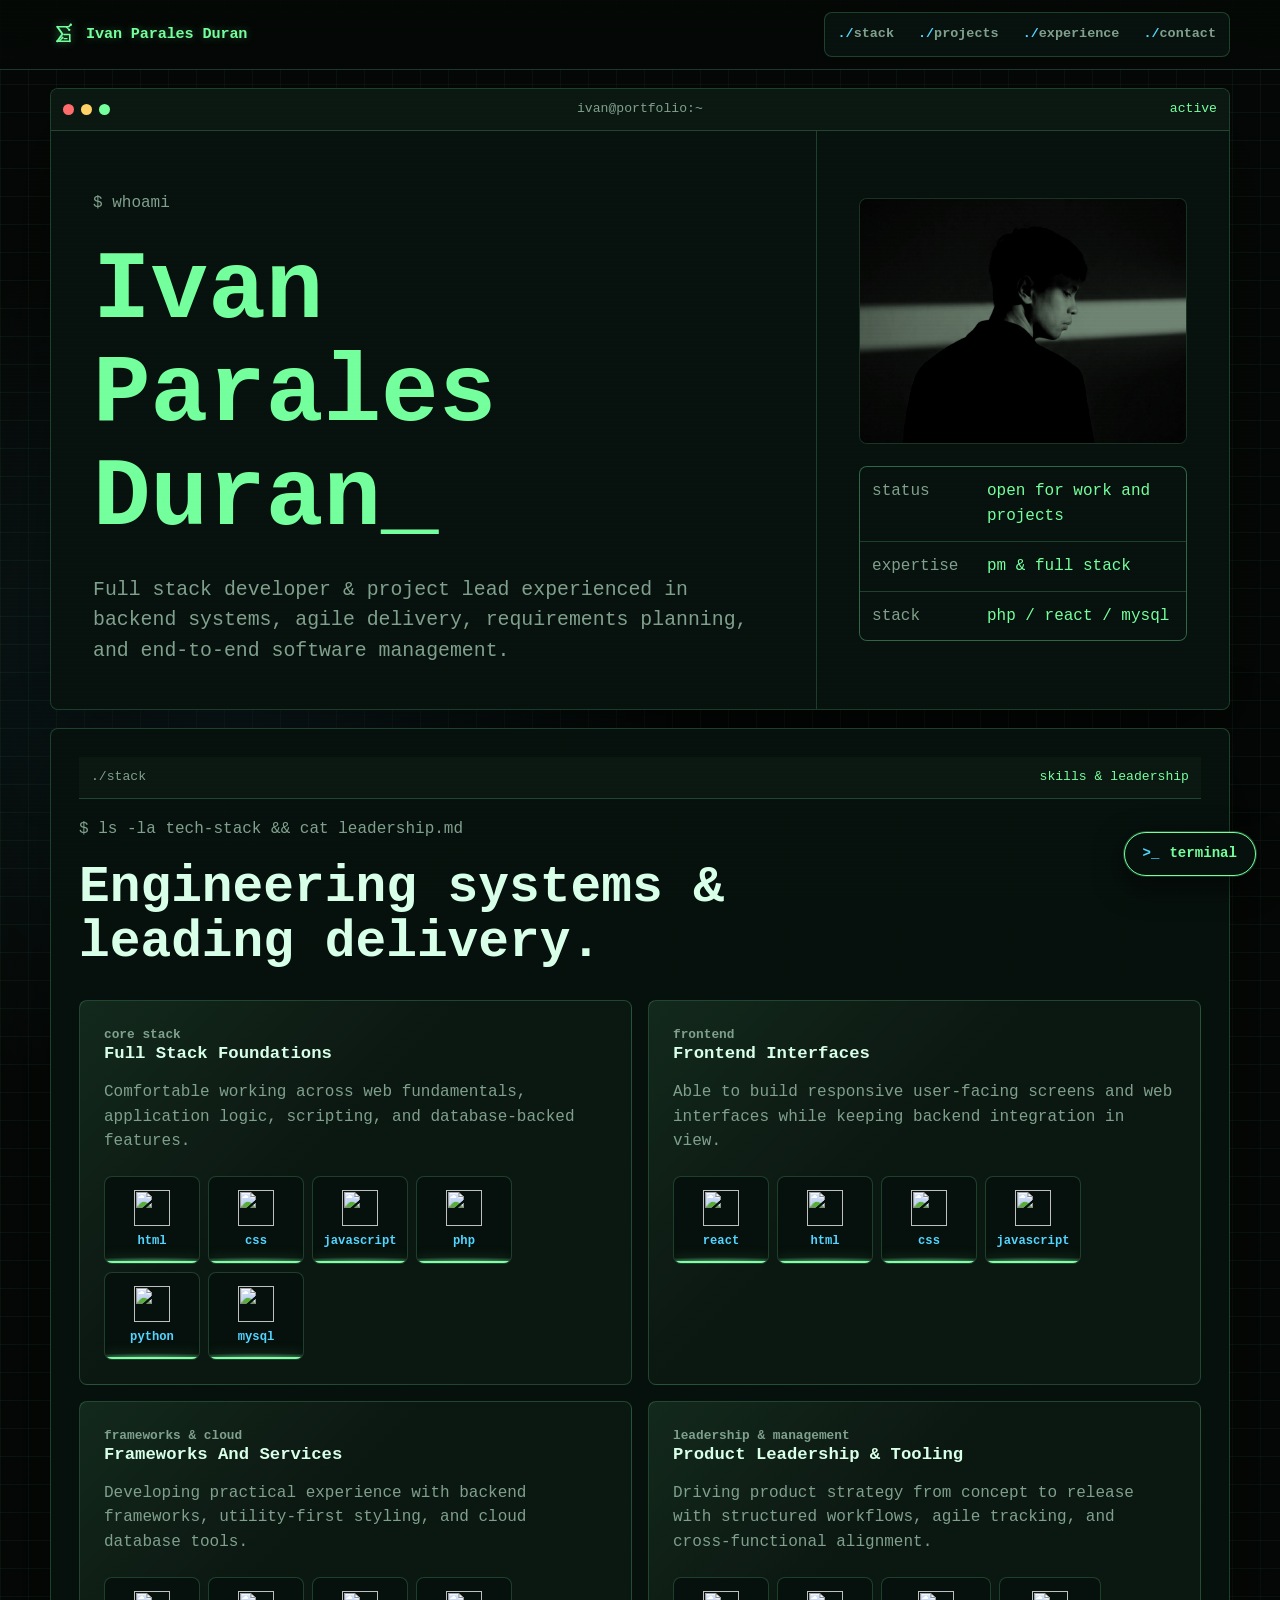
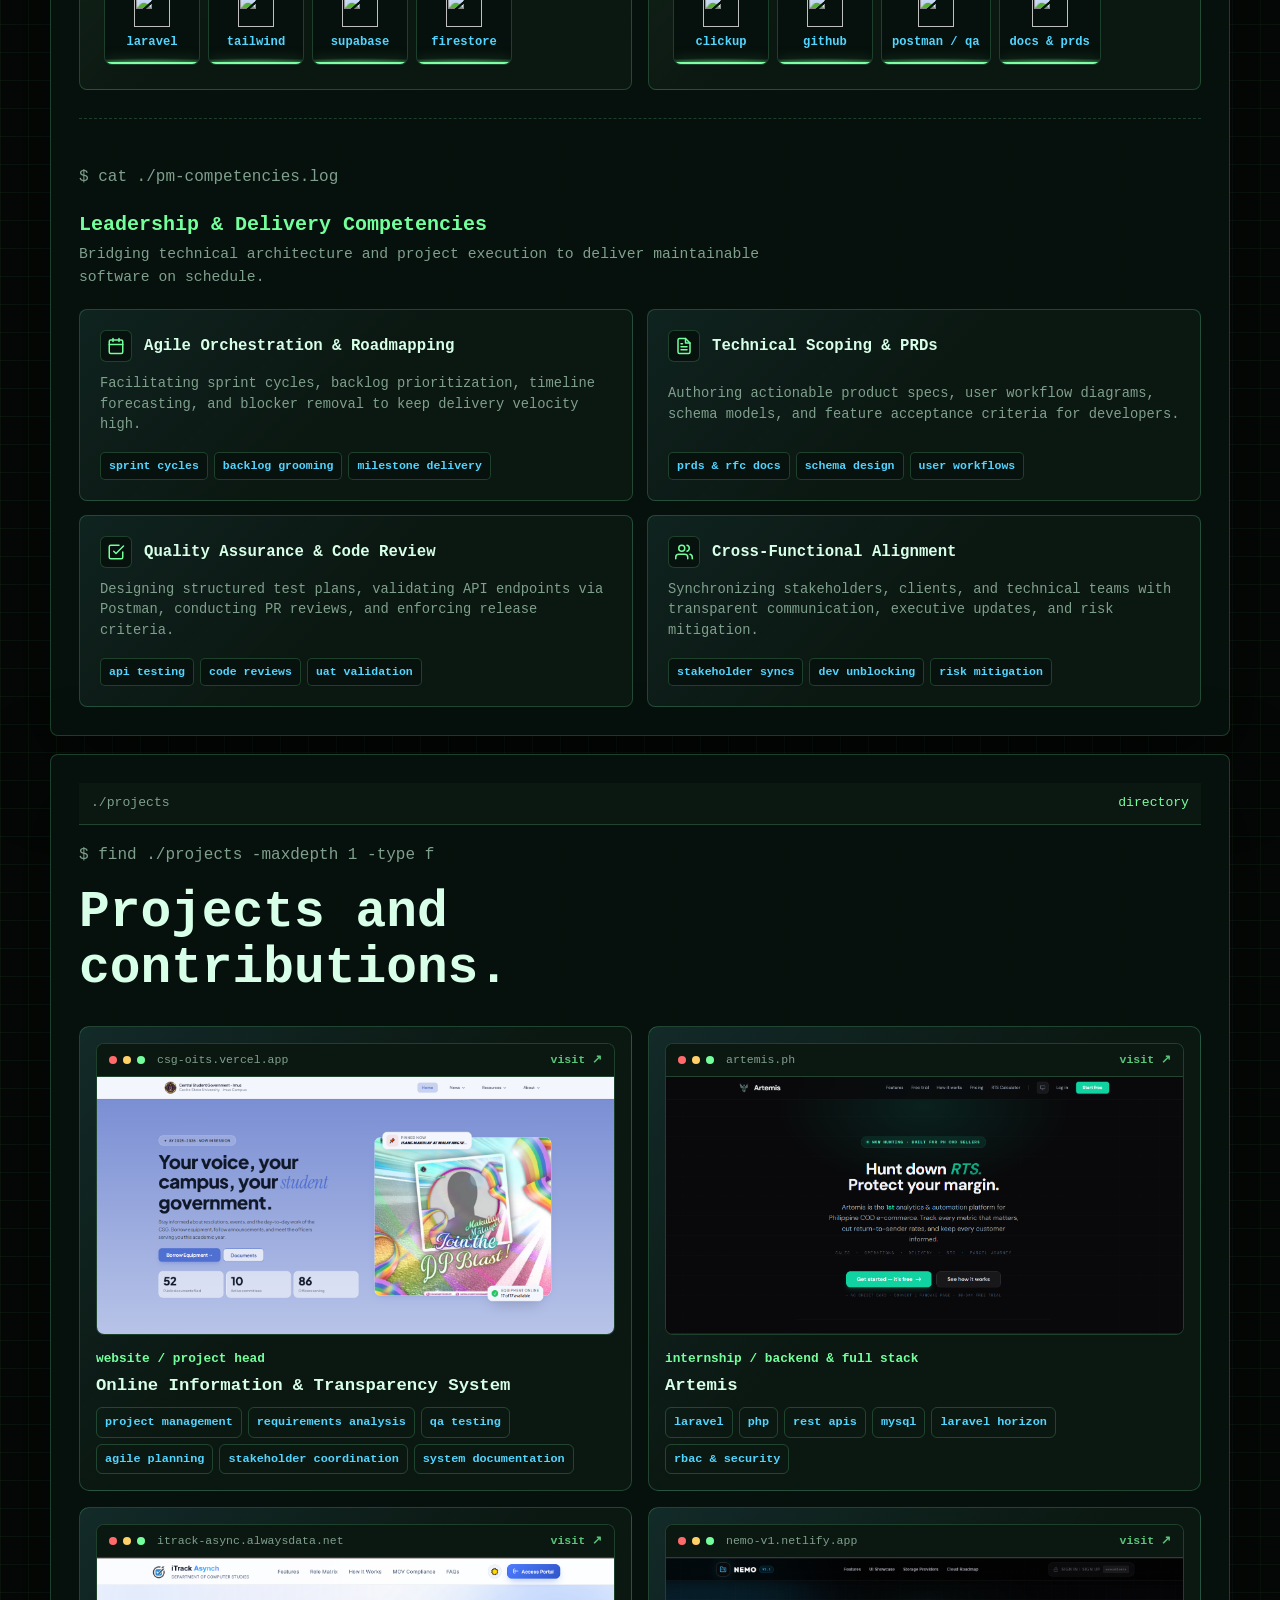
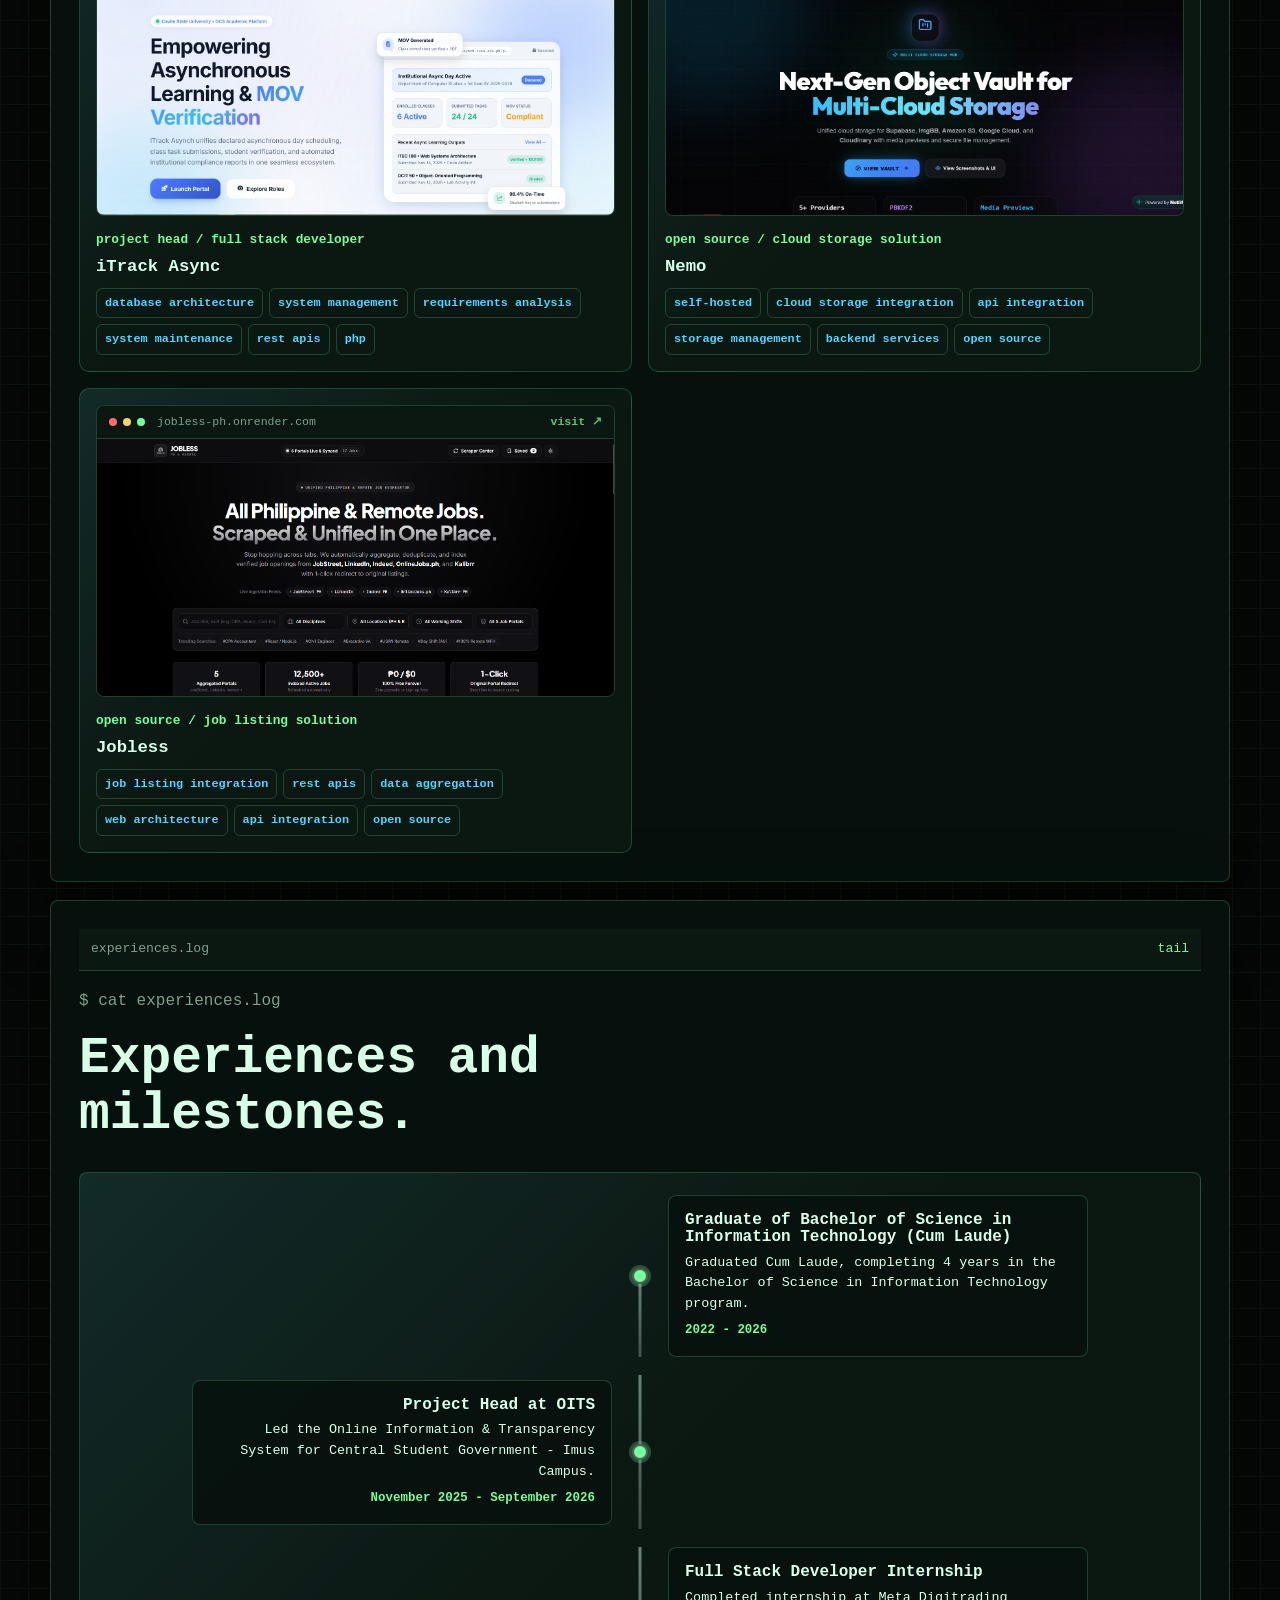
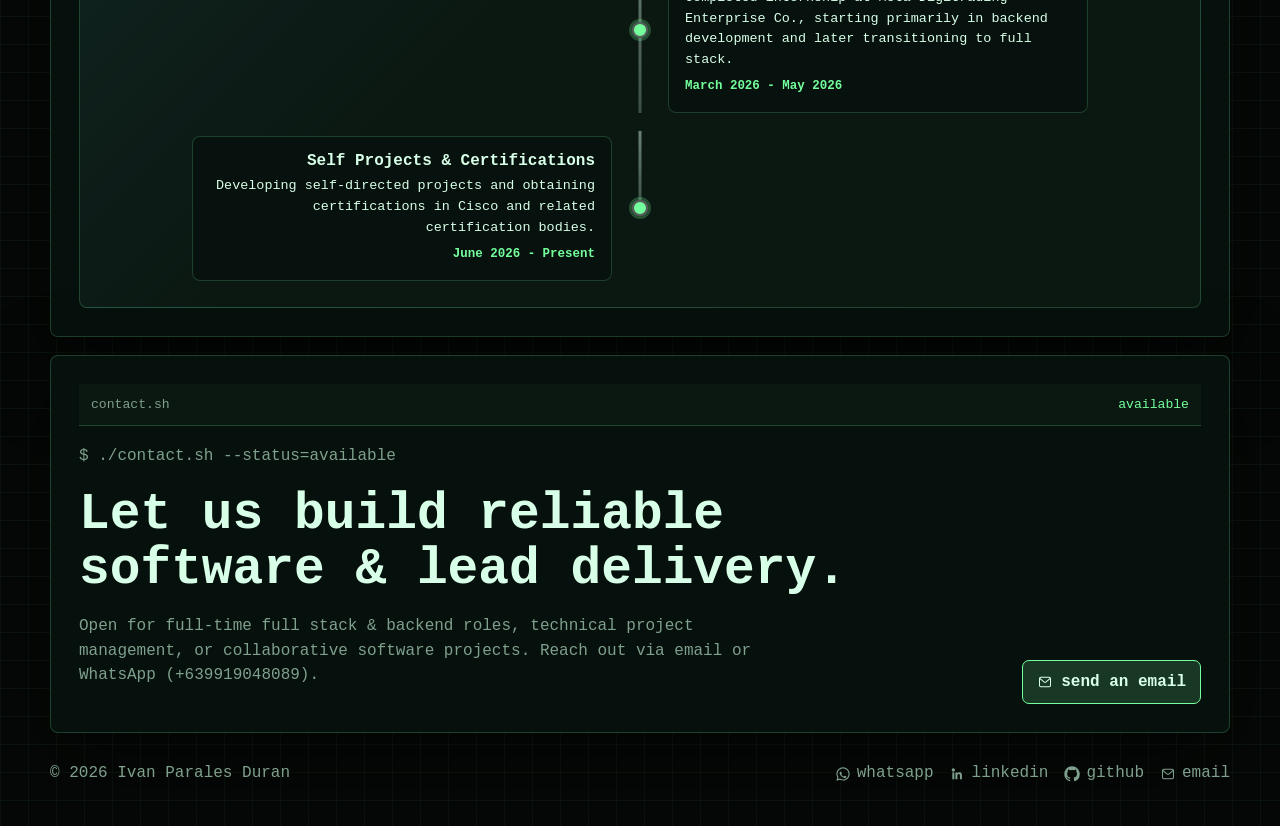
==== commit 4685fa4a: "updated jobless link" ====
--- a/index.html
+++ b/index.html
@@ -491,12 +491,12 @@
           </article>
 
           <article class="portfolio-project-card">
-            <a href="https://jobless-v1.netlify.app/" class="project-preview-wrap" target="_blank" rel="noreferrer" aria-label="Visit Jobless job listing aggregator website">
+            <a href="https://jobless-ph.onrender.com/" class="project-preview-wrap" target="_blank" rel="noreferrer" aria-label="Visit Jobless job listing aggregator website">
               <div class="preview-browser-bar">
                 <span class="preview-dot dot-red"></span>
                 <span class="preview-dot dot-yellow"></span>
                 <span class="preview-dot dot-green"></span>
-                <span class="preview-url">jobless-v1.netlify.app</span>
+                <span class="preview-url">jobless-ph.onrender.com</span>
                 <span class="preview-link-hint">visit ↗</span>
               </div>
               <div class="preview-img-container">
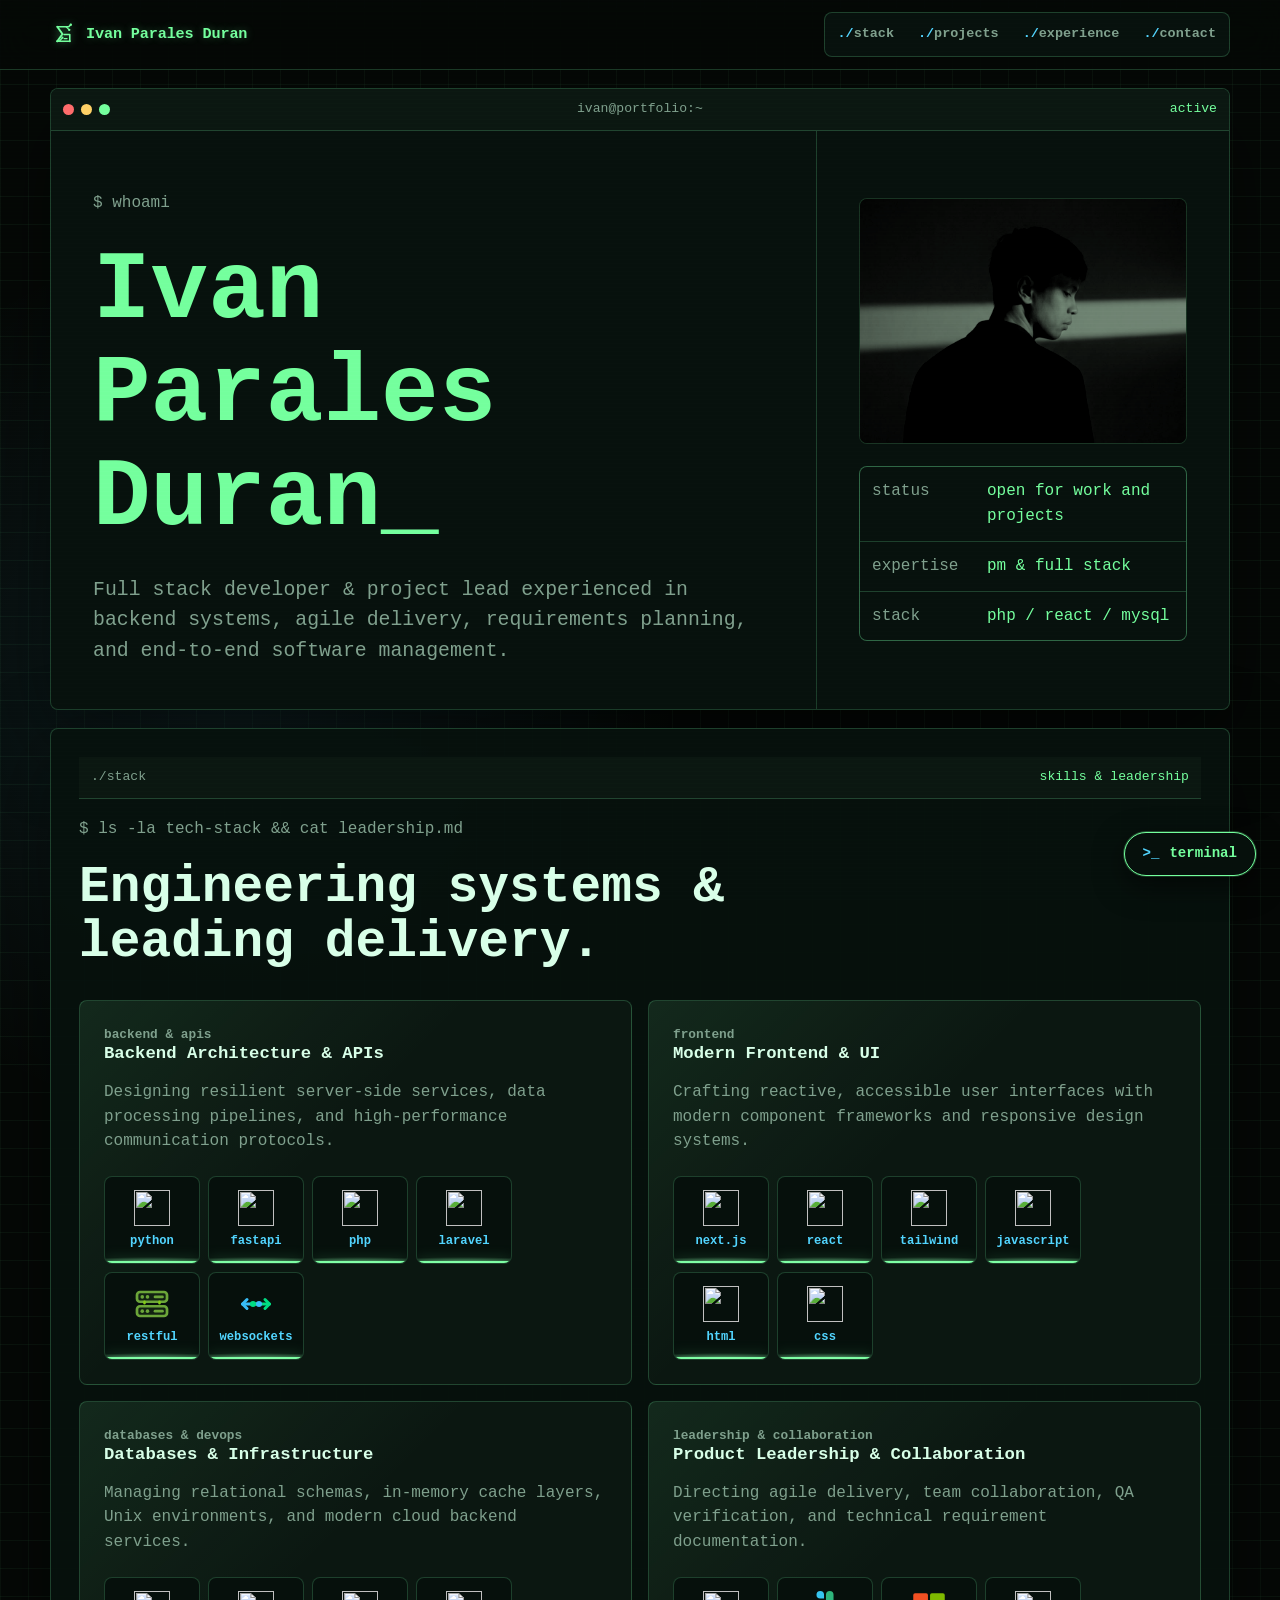
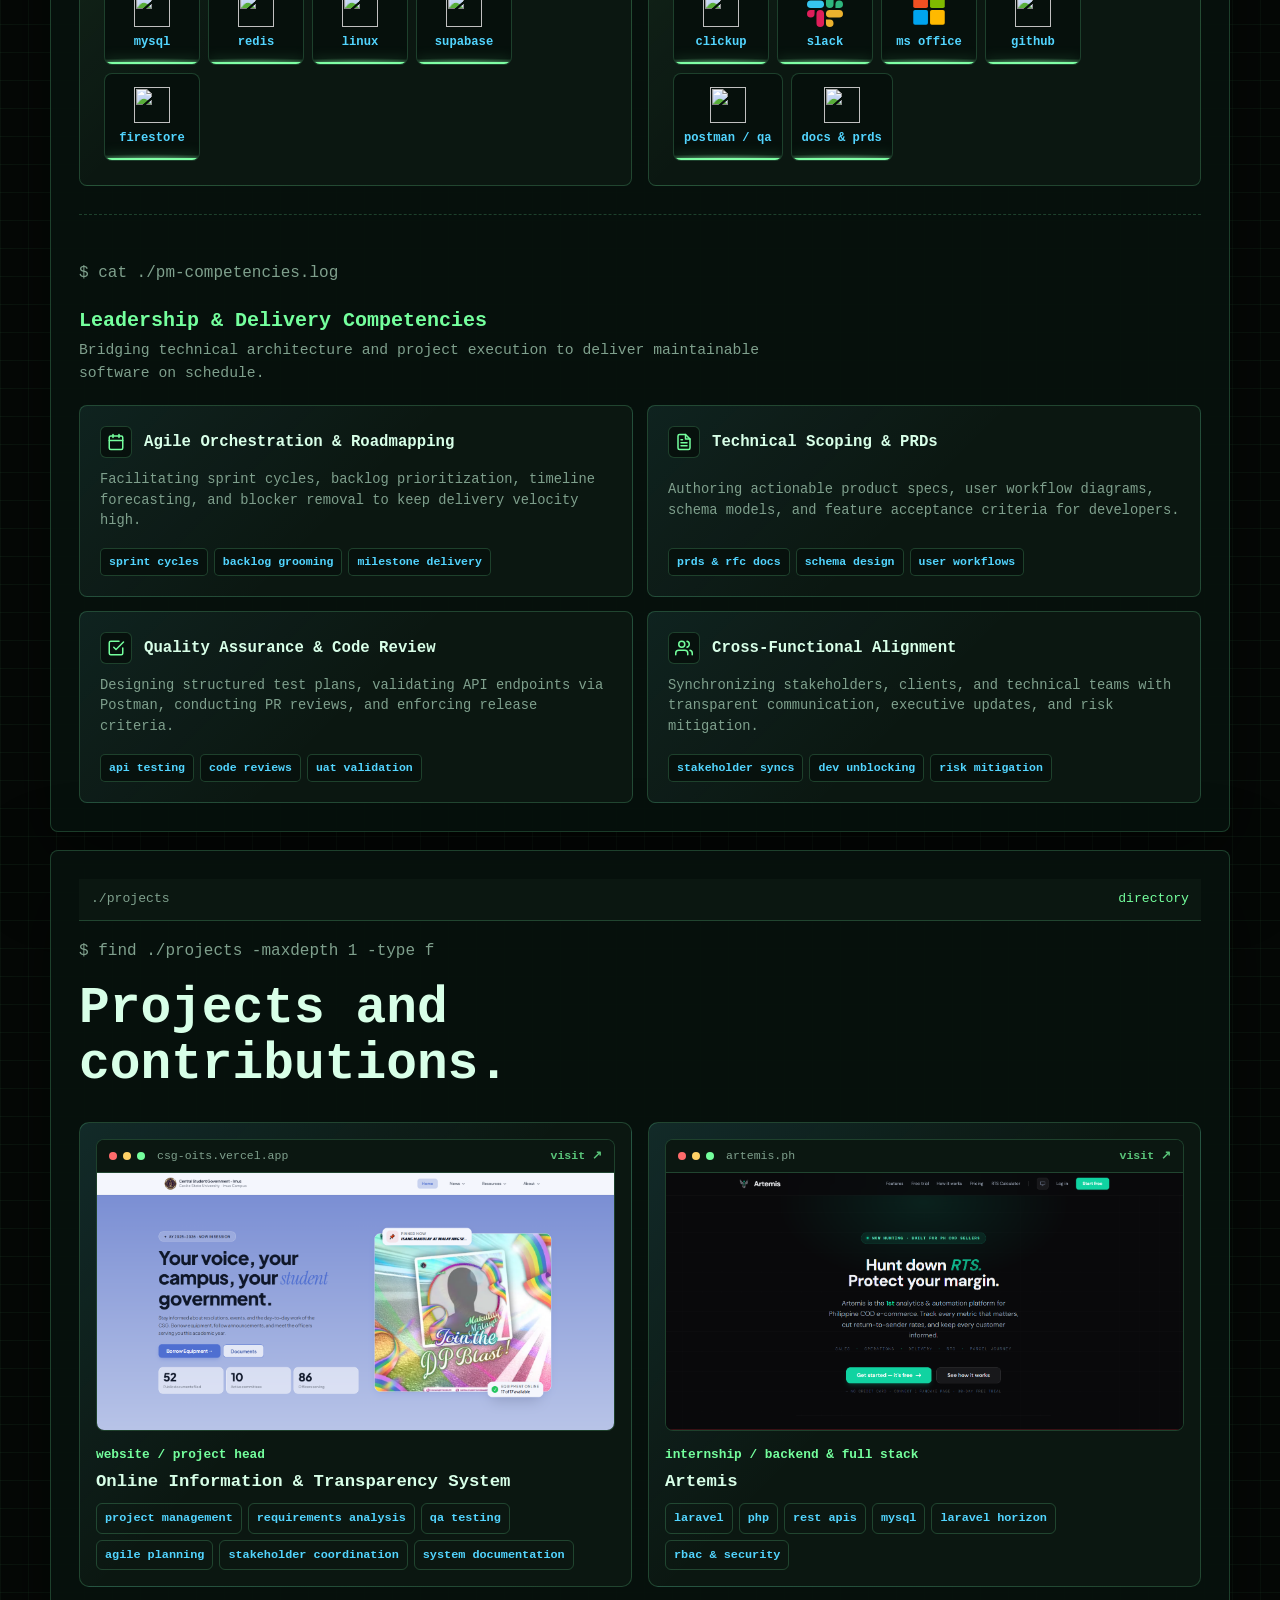
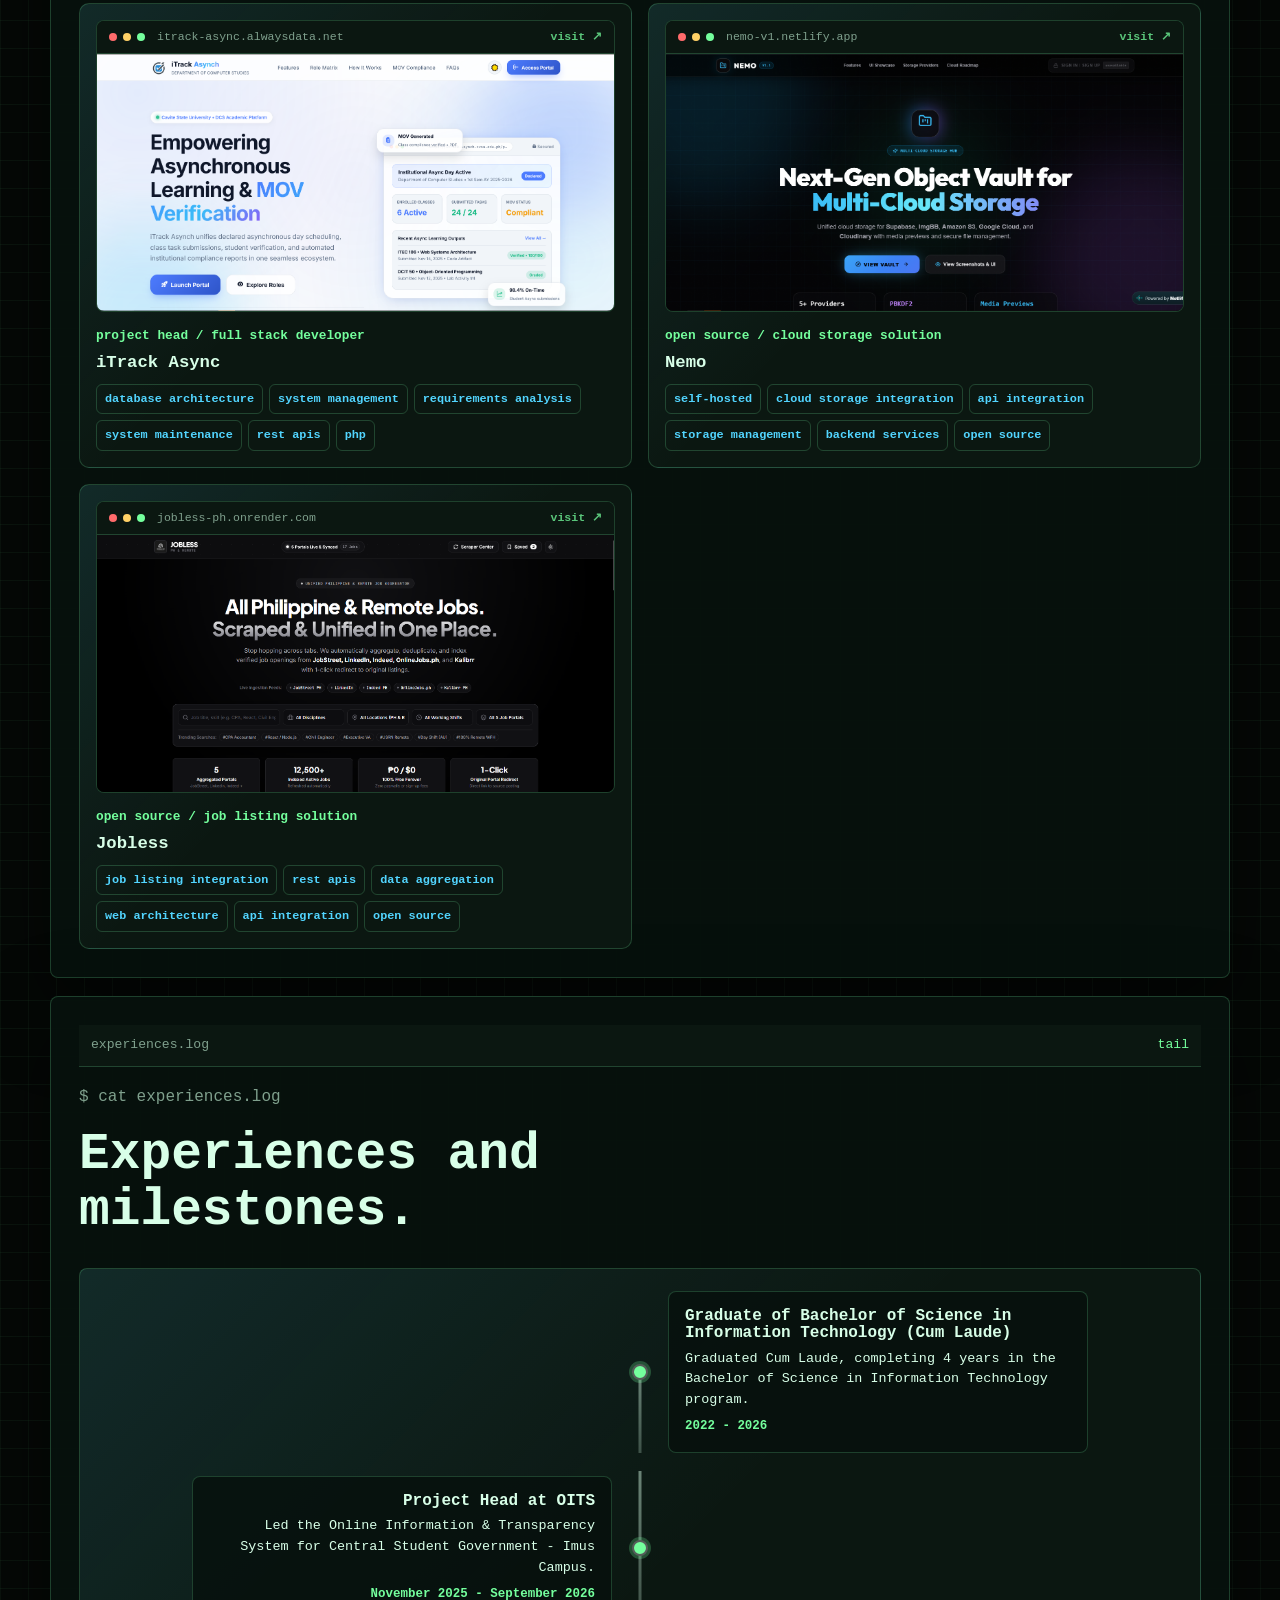
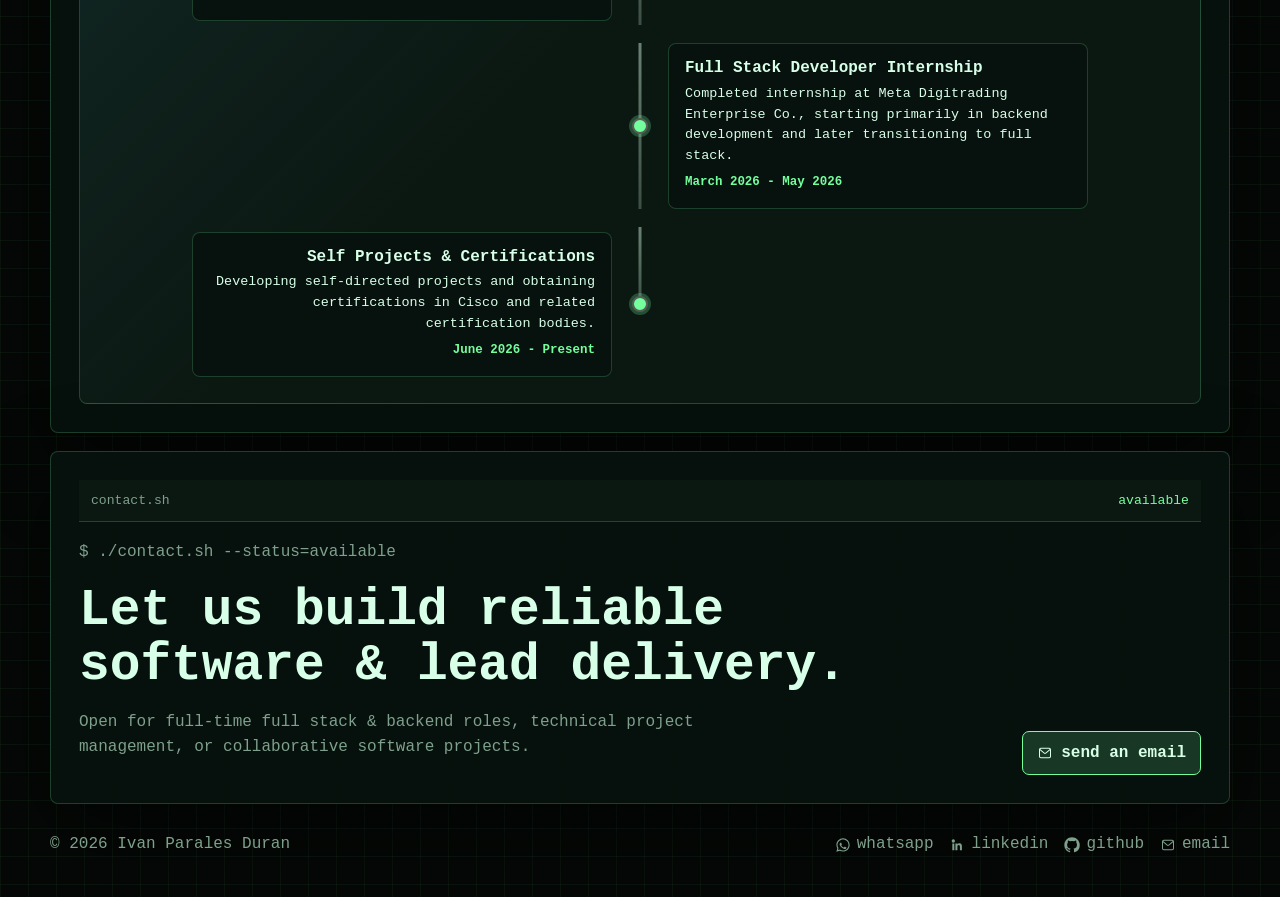
==== commit a7528a86: "updated files" ====
--- a/index.html
+++ b/index.html
@@ -79,129 +79,150 @@
 
         <div class="project-grid">
           <article class="project-card featured">
-            <p class="project-type">core stack</p>
-            <h3>Full Stack Foundations</h3>
+            <p class="project-type">backend &amp; apis</p>
+            <h3>Backend Architecture &amp; APIs</h3>
             <p>
-              Comfortable working across web fundamentals, application logic, scripting, and
-              database-backed features.
+              Designing resilient server-side services, data processing pipelines, and high-performance communication protocols.
+            </p>
+            <div class="tag-row">
+              <span class="skill-badge" style="--level: 70%;">
+                <span class="liquid-fill" aria-hidden="true"></span>
+                <span class="skill-percent" aria-hidden="true">70%</span>
+                <span class="skill-content">
+                  <img src="https://cdn.simpleicons.org/python/3776AB" alt="">
+                  <span>python</span>
+                </span>
+              </span>
+              <span class="skill-badge" style="--level: 75%;">
+                <span class="liquid-fill" aria-hidden="true"></span>
+                <span class="skill-percent" aria-hidden="true">75%</span>
+                <span class="skill-content">
+                  <img src="https://cdn.simpleicons.org/fastapi/009688" alt="">
+                  <span>fastapi</span>
+                </span>
+              </span>
+              <span class="skill-badge" style="--level: 84%;">
+                <span class="liquid-fill" aria-hidden="true"></span>
+                <span class="skill-percent" aria-hidden="true">84%</span>
+                <span class="skill-content">
+                  <img src="https://cdn.simpleicons.org/php/777BB4" alt="">
+                  <span>php</span>
+                </span>
+              </span>
+              <span class="skill-badge" style="--level: 65%;">
+                <span class="liquid-fill" aria-hidden="true"></span>
+                <span class="skill-percent" aria-hidden="true">65%</span>
+                <span class="skill-content">
+                  <img src="https://cdn.simpleicons.org/laravel/FF2D20" alt="">
+                  <span>laravel</span>
+                </span>
+              </span>
+              <span class="skill-badge" style="--level: 90%;">
+                <span class="liquid-fill" aria-hidden="true"></span>
+                <span class="skill-percent" aria-hidden="true">90%</span>
+                <span class="skill-content">
+                  <img src="assets/icons/rest-api.svg" alt="">
+                  <span>restful</span>
+                </span>
+              </span>
+              <span class="skill-badge" style="--level: 75%;">
+                <span class="liquid-fill" aria-hidden="true"></span>
+                <span class="skill-percent" aria-hidden="true">75%</span>
+                <span class="skill-content">
+                  <img src="assets/icons/websocket.svg" alt="">
+                  <span>websockets</span>
+                </span>
+              </span>
+            </div>
+          </article>
+
+          <article class="project-card">
+            <p class="project-type">frontend</p>
+            <h3>Modern Frontend &amp; UI</h3>
+            <p>
+              Crafting reactive, accessible user interfaces with modern component frameworks and responsive design systems.
+            </p>
+            <div class="tag-row">
+              <span class="skill-badge" style="--level: 85%;">
+                <span class="liquid-fill" aria-hidden="true"></span>
+                <span class="skill-percent" aria-hidden="true">85%</span>
+                <span class="skill-content">
+                  <img src="https://cdn.simpleicons.org/nextdotjs/FFFFFF" alt="">
+                  <span>next.js</span>
+                </span>
+              </span>
+              <span class="skill-badge" style="--level: 70%;">
+                <span class="liquid-fill" aria-hidden="true"></span>
+                <span class="skill-percent" aria-hidden="true">70%</span>
+                <span class="skill-content">
+                  <img src="https://cdn.simpleicons.org/react/61DAFB" alt="">
+                  <span>react</span>
+                </span>
+              </span>
+              <span class="skill-badge" style="--level: 65%;">
+                <span class="liquid-fill" aria-hidden="true"></span>
+                <span class="skill-percent" aria-hidden="true">65%</span>
+                <span class="skill-content">
+                  <img src="https://cdn.simpleicons.org/tailwindcss/06B6D4" alt="">
+                  <span>tailwind</span>
+                </span>
+              </span>
+              <span class="skill-badge" style="--level: 70%;">
+                <span class="liquid-fill" aria-hidden="true"></span>
+                <span class="skill-percent" aria-hidden="true">70%</span>
+                <span class="skill-content">
+                  <img src="https://cdn.simpleicons.org/javascript/F7DF1E" alt="">
+                  <span>javascript</span>
+                </span>
+              </span>
+              <span class="skill-badge" style="--level: 90%;">
+                <span class="liquid-fill" aria-hidden="true"></span>
+                <span class="skill-percent" aria-hidden="true">90%</span>
+                <span class="skill-content">
+                  <img src="https://cdn.simpleicons.org/html5/E34F26" alt="">
+                  <span>html</span>
+                </span>
+              </span>
+              <span class="skill-badge" style="--level: 75%;">
+                <span class="liquid-fill" aria-hidden="true"></span>
+                <span class="skill-percent" aria-hidden="true">75%</span>
+                <span class="skill-content">
+                  <img src="https://cdn.simpleicons.org/css/663399" alt="">
+                  <span>css</span>
+                </span>
+              </span>
+            </div>
+          </article>
+
+          <article class="project-card">
+            <p class="project-type">databases &amp; devops</p>
+            <h3>Databases &amp; Infrastructure</h3>
+            <p>
+              Managing relational schemas, in-memory cache layers, Unix environments, and modern cloud backend services.
             </p>
             <div class="tag-row">
               <span class="skill-badge" style="--level: 90%;">
                 <span class="liquid-fill" aria-hidden="true"></span>
                 <span class="skill-percent" aria-hidden="true">90%</span>
                 <span class="skill-content">
-                  <img src="https://cdn.simpleicons.org/html5/E34F26" alt="">
-                  <span>html</span>
-                </span>
-              </span>
-              <span class="skill-badge" style="--level: 75%;">
-                <span class="liquid-fill" aria-hidden="true"></span>
-                <span class="skill-percent" aria-hidden="true">75%</span>
-                <span class="skill-content">
-                  <img src="https://cdn.simpleicons.org/css/663399" alt="">
-                  <span>css</span>
-                </span>
-              </span>
-              <span class="skill-badge" style="--level: 70%;">
-                <span class="liquid-fill" aria-hidden="true"></span>
-                <span class="skill-percent" aria-hidden="true">70%</span>
-                <span class="skill-content">
-                  <img src="https://cdn.simpleicons.org/javascript/F7DF1E" alt="">
-                  <span>javascript</span>
-                </span>
-              </span>
-              <span class="skill-badge" style="--level: 84%;">
-                <span class="liquid-fill" aria-hidden="true"></span>
-                <span class="skill-percent" aria-hidden="true">84%</span>
-                <span class="skill-content">
-                  <img src="https://cdn.simpleicons.org/php/777BB4" alt="">
-                  <span>php</span>
-                </span>
-              </span>
-              <span class="skill-badge" style="--level: 60%;">
-                <span class="liquid-fill" aria-hidden="true"></span>
-                <span class="skill-percent" aria-hidden="true">60%</span>
-                <span class="skill-content">
-                  <img src="https://cdn.simpleicons.org/python/3776AB" alt="">
-                  <span>python</span>
-                </span>
-              </span>
-              <span class="skill-badge" style="--level: 90%;">
-                <span class="liquid-fill" aria-hidden="true"></span>
-                <span class="skill-percent" aria-hidden="true">90%</span>
-                <span class="skill-content">
                   <img src="https://cdn.simpleicons.org/mysql/4479A1" alt="">
                   <span>mysql</span>
                 </span>
               </span>
-            </div>
-          </article>
-
-          <article class="project-card">
-            <p class="project-type">frontend</p>
-            <h3>Frontend Interfaces</h3>
-            <p>
-              Able to build responsive user-facing screens and web interfaces while keeping
-              backend integration in view.
-            </p>
-            <div class="tag-row">
-              <span class="skill-badge" style="--level: 70%;">
-                <span class="liquid-fill" aria-hidden="true"></span>
-                <span class="skill-percent" aria-hidden="true">70%</span>
-                <span class="skill-content">
-                  <img src="https://cdn.simpleicons.org/react/61DAFB" alt="">
-                  <span>react</span>
-                </span>
-              </span>
-              <span class="skill-badge" style="--level: 90%;">
-                <span class="liquid-fill" aria-hidden="true"></span>
-                <span class="skill-percent" aria-hidden="true">90%</span>
-                <span class="skill-content">
-                  <img src="https://cdn.simpleicons.org/html5/E34F26" alt="">
-                  <span>html</span>
-                </span>
-              </span>
-              <span class="skill-badge" style="--level: 75%;">
-                <span class="liquid-fill" aria-hidden="true"></span>
-                <span class="skill-percent" aria-hidden="true">75%</span>
-                <span class="skill-content">
-                  <img src="https://cdn.simpleicons.org/css/663399" alt="">
-                  <span>css</span>
-                </span>
-              </span>
-              <span class="skill-badge" style="--level: 70%;">
-                <span class="liquid-fill" aria-hidden="true"></span>
-                <span class="skill-percent" aria-hidden="true">70%</span>
-                <span class="skill-content">
-                  <img src="https://cdn.simpleicons.org/javascript/F7DF1E" alt="">
-                  <span>javascript</span>
-                </span>
-              </span>
-            </div>
-          </article>
-
-          <article class="project-card">
-            <p class="project-type">frameworks &amp; cloud</p>
-            <h3>Frameworks And Services</h3>
-            <p>
-              Developing practical experience with backend frameworks, utility-first styling, and
-              cloud database tools.
-            </p>
-            <div class="tag-row">
-              <span class="skill-badge" style="--level: 65%;">
-                <span class="liquid-fill" aria-hidden="true"></span>
-                <span class="skill-percent" aria-hidden="true">65%</span>
-                <span class="skill-content">
-                  <img src="https://cdn.simpleicons.org/laravel/FF2D20" alt="">
-                  <span>laravel</span>
-                </span>
-              </span>
-              <span class="skill-badge" style="--level: 65%;">
-                <span class="liquid-fill" aria-hidden="true"></span>
-                <span class="skill-percent" aria-hidden="true">65%</span>
-                <span class="skill-content">
-                  <img src="https://cdn.simpleicons.org/tailwindcss/06B6D4" alt="">
-                  <span>tailwind</span>
+              <span class="skill-badge" style="--level: 60%;">
+                <span class="liquid-fill" aria-hidden="true"></span>
+                <span class="skill-percent" aria-hidden="true">60%</span>
+                <span class="skill-content">
+                  <img src="https://cdn.simpleicons.org/redis/DC382D" alt="">
+                  <span>redis</span>
+                </span>
+              </span>
+              <span class="skill-badge" style="--level: 85%;">
+                <span class="liquid-fill" aria-hidden="true"></span>
+                <span class="skill-percent" aria-hidden="true">85%</span>
+                <span class="skill-content">
+                  <img src="https://cdn.simpleicons.org/linux/FCC624" alt="">
+                  <span>linux</span>
                 </span>
               </span>
               <span class="skill-badge" style="--level: 85%;">
@@ -224,11 +245,10 @@
           </article>
 
           <article class="project-card">
-            <p class="project-type">leadership &amp; management</p>
-            <h3>Product Leadership &amp; Tooling</h3>
+            <p class="project-type">leadership &amp; collaboration</p>
+            <h3>Product Leadership &amp; Collaboration</h3>
             <p>
-              Driving product strategy from concept to release with structured workflows, agile tracking,
-              and cross-functional alignment.
+              Directing agile delivery, team collaboration, QA verification, and technical requirement documentation.
             </p>
             <div class="tag-row">
               <span class="skill-badge" style="--level: 95%;">
@@ -237,6 +257,22 @@
                 <span class="skill-content">
                   <img src="https://cdn.simpleicons.org/clickup/7B68EE" alt="">
                   <span>clickup</span>
+                </span>
+              </span>
+              <span class="skill-badge" style="--level: 100%;">
+                <span class="liquid-fill" aria-hidden="true"></span>
+                <span class="skill-percent" aria-hidden="true">100%</span>
+                <span class="skill-content">
+                  <img src="assets/icons/slack.svg" alt="">
+                  <span>slack</span>
+                </span>
+              </span>
+              <span class="skill-badge" style="--level: 100%;">
+                <span class="liquid-fill" aria-hidden="true"></span>
+                <span class="skill-percent" aria-hidden="true">100%</span>
+                <span class="skill-content">
+                  <img src="assets/icons/microsoftoffice.svg" alt="">
+                  <span>ms office</span>
                 </span>
               </span>
               <span class="skill-badge" style="--level: 90%;">
@@ -584,7 +620,7 @@
             <p class="line muted" data-exec="contact">$ ./contact.sh --status=available</p>
             <h2>Let us build reliable software &amp; lead delivery.</h2>
             <p>
-              Open for full-time full stack &amp; backend roles, technical project management, or collaborative software projects. Reach out via email or WhatsApp (+639919048089).
+              Open for full-time full stack &amp; backend roles, technical project management, or collaborative software projects.
             </p>
           </div>
           <div class="contact-actions">
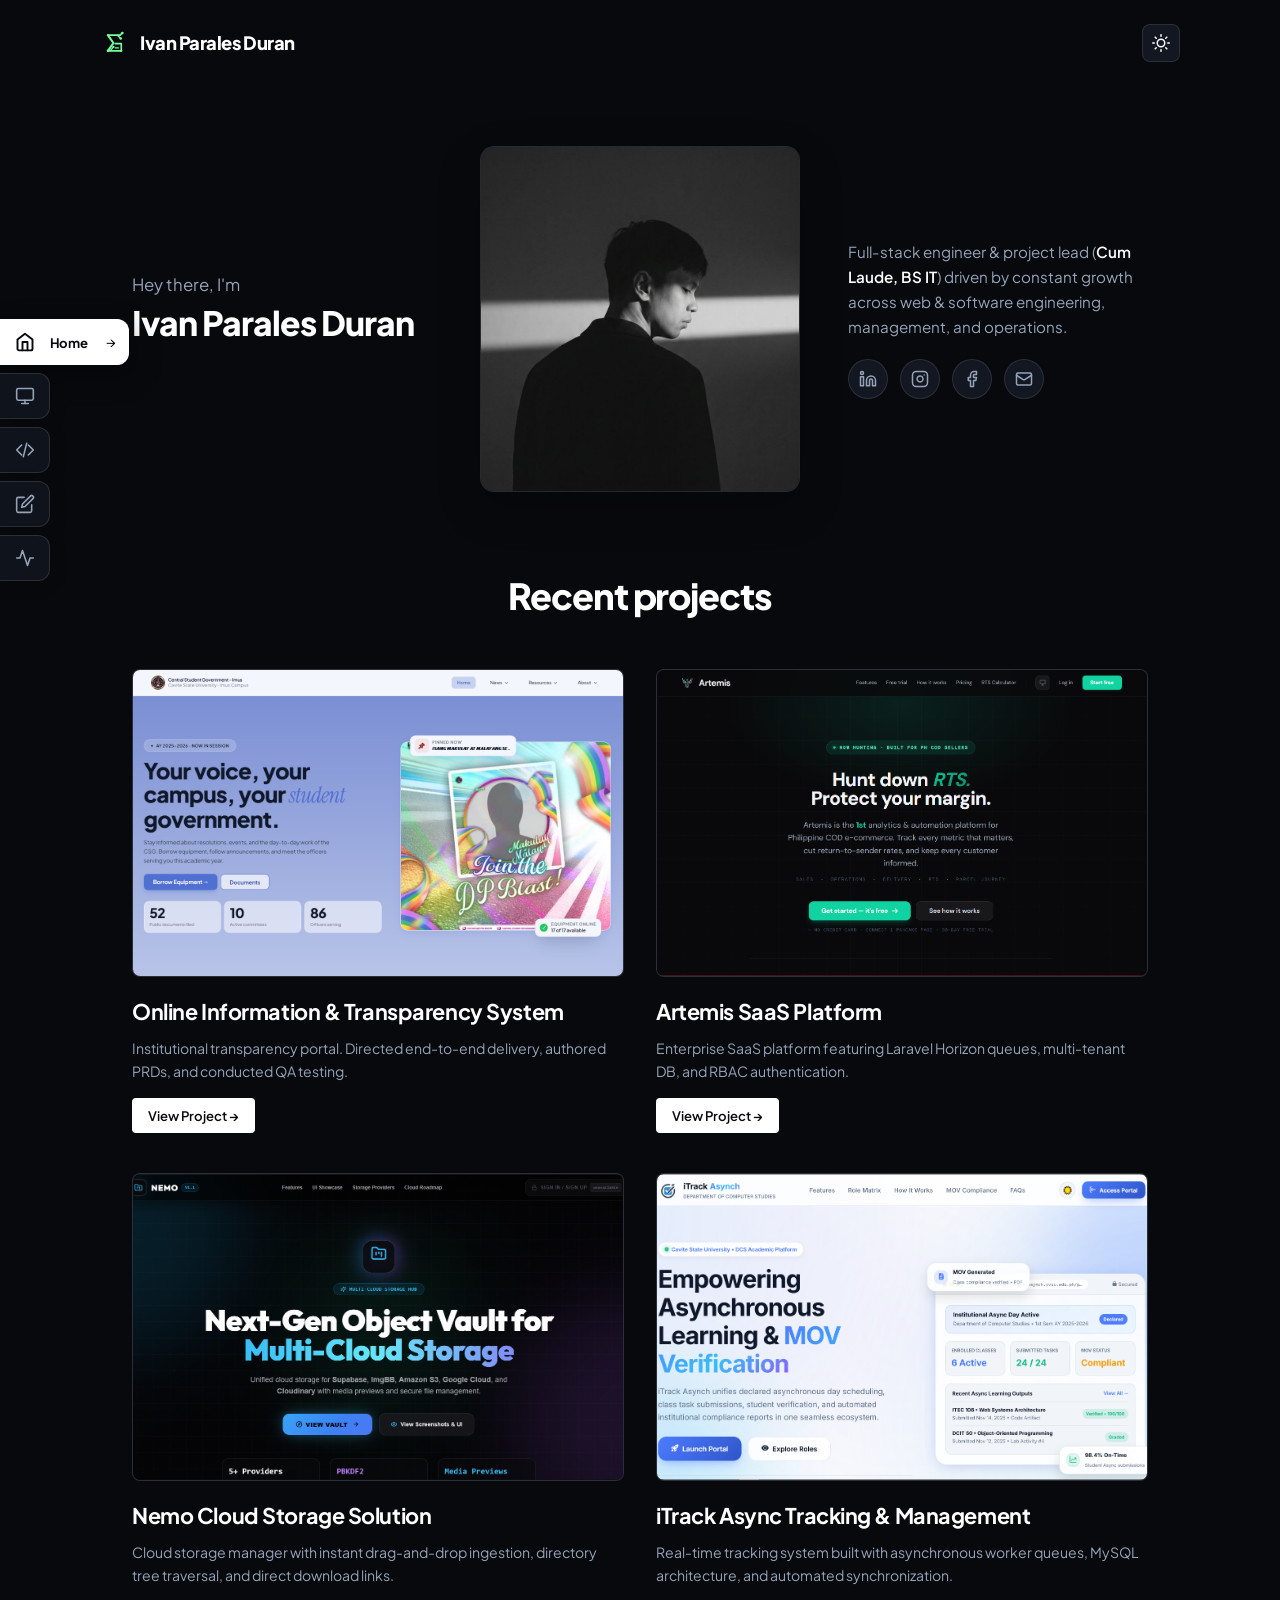
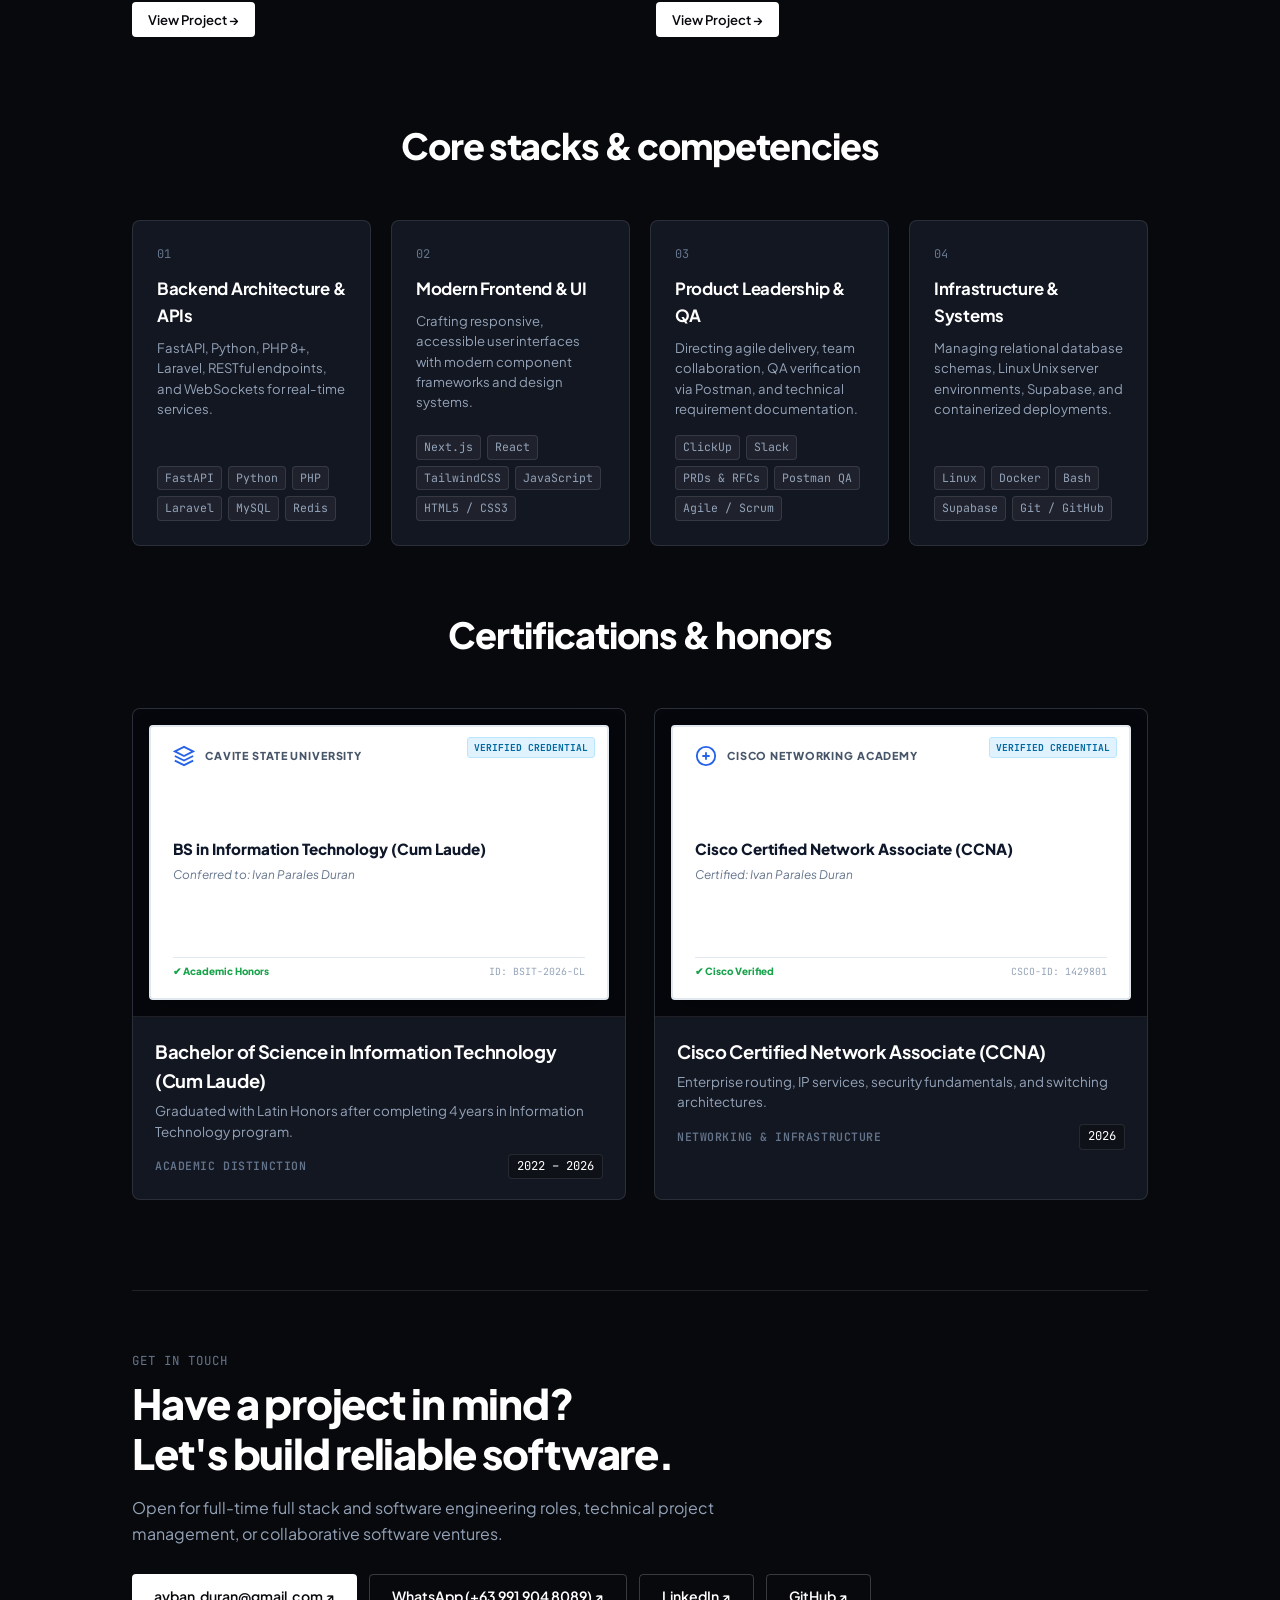
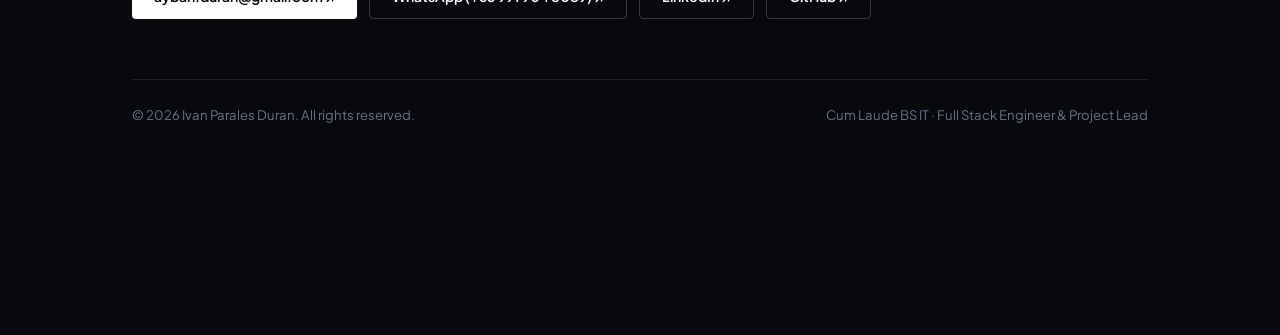
==== commit 2bc0a1b6: "feat: design overhaul v2.0 with modular styles, responsive zero-gap navigation, gauge meters with lo" ====
--- a/index.html
+++ b/index.html
@@ -1,707 +1,454 @@
 <!doctype html>
-<html lang="en">
+<html lang="en" data-theme="dark">
   <head>
     <meta charset="utf-8">
     <meta name="viewport" content="width=device-width, initial-scale=1">
-    <meta name="description" content="Command line portfolio of Ivan Parales Duran, a backend-focused full stack developer.">
-    <title>Ivan Parales Duran | Backend Developer</title>
+    <meta name="description" content="Portfolio of Ivan Parales Duran — Full Stack Engineer, Software Developer & Project Lead.">
+    <title>Ivan Parales Duran | Full Stack Engineer &amp; Project Lead</title>
     <link rel="icon" type="image/svg+xml" href="assets/logo.svg">
+    <link rel="preconnect" href="https://fonts.googleapis.com">
+    <link rel="preconnect" href="https://fonts.gstatic.com" crossorigin>
+    <link href="https://fonts.googleapis.com/css2?family=JetBrains+Mono:wght@400;500;600&family=Plus+Jakarta+Sans:wght@300;400;500;600;700;800&display=swap" rel="stylesheet">
     <link rel="stylesheet" href="styles.css">
   </head>
   <body>
-    <div class="scanline" aria-hidden="true"></div>
-
+
+    <!-- Left-Stuck Side Navigation Dock (Zero Left Gap) -->
+    <aside class="side-nav-dock" data-side-nav aria-label="Main Navigation">
+      <nav class="side-nav-rail">
+        <!-- Item 1: Home -->
+        <a href="index.html" class="side-nav-item is-active" data-page="home" aria-label="Go to Home">
+          <span class="nav-icon-box" aria-hidden="true">
+            <svg viewBox="0 0 24 24" fill="none" stroke="currentColor" stroke-width="2" stroke-linecap="round" stroke-linejoin="round">
+              <path d="m3 9 9-7 9 7v11a2 2 0 0 1-2 2H5a2 2 0 0 1-2-2z"/>
+              <polyline points="9 22 9 12 15 12 15 22"/>
+            </svg>
+          </span>
+          <span class="nav-label">Home</span>
+          <span class="nav-arrow" aria-hidden="true">→</span>
+        </a>
+
+        <!-- Item 2: Web Development -->
+        <a href="web-development.html" class="side-nav-item" data-page="web-development" aria-label="Go to Web Development">
+          <span class="nav-icon-box" aria-hidden="true">
+            <svg viewBox="0 0 24 24" fill="none" stroke="currentColor" stroke-width="2" stroke-linecap="round" stroke-linejoin="round">
+              <rect width="20" height="14" x="2" y="3" rx="2"/>
+              <line x1="8" x2="16" y1="21" y2="21"/>
+              <line x1="12" x2="12" y1="17" y2="21"/>
+            </svg>
+          </span>
+          <span class="nav-label">Web Development</span>
+          <span class="nav-arrow" aria-hidden="true">→</span>
+        </a>
+
+        <!-- Item 3: Software Development -->
+        <a href="software-development.html" class="side-nav-item" data-page="software-development" aria-label="Go to Software Development">
+          <span class="nav-icon-box" aria-hidden="true">
+            <svg viewBox="0 0 24 24" fill="none" stroke="currentColor" stroke-width="2" stroke-linecap="round" stroke-linejoin="round">
+              <polyline points="16 18 22 12 16 6"/>
+              <polyline points="8 6 2 12 8 18"/>
+              <line x1="14" x2="10" y1="4" y2="20"/>
+            </svg>
+          </span>
+          <span class="nav-label">Software Development</span>
+          <span class="nav-arrow" aria-hidden="true">→</span>
+        </a>
+
+        <!-- Item 4: Project Management -->
+        <a href="project-management.html" class="side-nav-item" data-page="project-management" aria-label="Go to Project Management">
+          <span class="nav-icon-box" aria-hidden="true">
+            <svg viewBox="0 0 24 24" fill="none" stroke="currentColor" stroke-width="2" stroke-linecap="round" stroke-linejoin="round">
+              <path d="M11 4H4a2 2 0 0 0-2 2v14a2 2 0 0 0 2 2h14a2 2 0 0 0 2-2v-7"/>
+              <path d="M18.5 2.5a2.121 2.121 0 0 1 3 3L12 15l-4 1 1-4 9.5-9.5z"/>
+            </svg>
+          </span>
+          <span class="nav-label">Project Management</span>
+          <span class="nav-arrow" aria-hidden="true">→</span>
+        </a>
+
+        <!-- Item 5: Sales & Marketing -->
+        <a href="sales-marketing.html" class="side-nav-item" data-page="sales-marketing" aria-label="Go to Sales & Marketing">
+          <span class="nav-icon-box" aria-hidden="true">
+            <svg viewBox="0 0 24 24" fill="none" stroke="currentColor" stroke-width="2" stroke-linecap="round" stroke-linejoin="round">
+              <path d="M22 12h-4l-3 9L9 3l-3 9H2"/>
+            </svg>
+          </span>
+          <span class="nav-label">Sales &amp; Marketing</span>
+          <span class="nav-arrow" aria-hidden="true">→</span>
+        </a>
+      </nav>
+    </aside>
+
+    <!-- Top Minimalist Header (Logo + Full Name + Line SVG Theme Toggle) -->
     <header class="site-header" data-header>
-      <a class="brand" href="#home" aria-label="Ivan Parales Duran home">
-        <img src="assets/logo.svg" alt="Logo" class="brand-logo" width="28" height="28">
-        <span class="brand-name">Ivan Parales Duran</span>
-      </a>
-      <nav class="nav-links" aria-label="Primary navigation">
-        <a href="#stack">stack</a>
-        <a href="#projects">projects</a>
-        <a href="#experience">experience</a>
-        <a href="#contact">contact</a>
-      </nav>
+      <div class="header-inner">
+        <a class="brand-title" href="index.html" aria-label="Ivan Parales Duran portfolio home">
+          <img src="assets/logo.svg" alt="Ivan Logo" class="brand-logo" width="28" height="28">
+          <span class="brand-bold">Ivan Parales Duran</span>
+        </a>
+
+        <div class="header-right-actions">
+          <!-- Theme Toggle Switch with SVG icon matching navigation -->
+          <button type="button" class="theme-toggle-btn" data-theme-toggle aria-label="Toggle dark and light theme">
+            <!-- Sun SVG (shows in dark mode) -->
+            <svg class="theme-icon icon-sun" viewBox="0 0 24 24" fill="none" stroke="currentColor" stroke-width="2" stroke-linecap="round" stroke-linejoin="round" aria-hidden="true">
+              <circle cx="12" cy="12" r="5"/>
+              <line x1="12" y1="1" x2="12" y2="3"/>
+              <line x1="12" y1="21" x2="12" y2="23"/>
+              <line x1="4.22" y1="4.22" x2="5.64" y2="5.64"/>
+              <line x1="18.36" y1="18.36" x2="19.78" y2="19.78"/>
+              <line x1="1" y1="12" x2="3" y2="12"/>
+              <line x1="21" y1="12" x2="23" y2="12"/>
+              <line x1="4.22" y1="19.78" x2="5.64" y2="18.36"/>
+              <line x1="18.36" y1="5.64" x2="19.78" y2="4.22"/>
+            </svg>
+            <!-- Moon SVG (shows in light mode) -->
+            <svg class="theme-icon icon-moon" viewBox="0 0 24 24" fill="none" stroke="currentColor" stroke-width="2" stroke-linecap="round" stroke-linejoin="round" aria-hidden="true">
+              <path d="M21 12.79A9 9 0 1 1 11.21 3 7 7 0 0 0 21 12.79z"/>
+            </svg>
+          </button>
+        </div>
+      </div>
     </header>
 
-    <main id="home" class="terminal-shell">
-      <section class="terminal-window hero-terminal" aria-labelledby="terminal-title">
-        <div class="terminal-topbar">
-          <div class="window-controls" aria-hidden="true">
-            <span></span>
-            <span></span>
-            <span></span>
-          </div>
-          <span class="window-title">ivan@portfolio:~</span>
-          <span class="window-status">active</span>
-        </div>
-
-        <div class="terminal-grid">
-          <div class="terminal-output">
-            <p class="line muted" data-exec="whoami">$ whoami</p>
-            <h1 id="terminal-title">Ivan Parales Duran</h1>
-            <p class="terminal-copy">
-              Full stack developer &amp; project lead experienced in backend systems, agile delivery, requirements planning, and end-to-end software management.
+    <!-- Main Container -->
+    <main class="main-wrapper" id="main-content">
+
+      <!-- ============================================== -->
+      <!-- SECTION: HOME HERO                             -->
+      <!-- ============================================== -->
+      <section class="editorial-section" id="home">
+        
+        <!-- 3-Column Editorial Hero Layout (Dennis Cowden style) -->
+        <div class="hero-editorial-grid">
+          <!-- Left Column -->
+          <div class="hero-col hero-col-left">
+            <span class="hero-intro-text">Hey there, I'm</span>
+            <h1 class="hero-name-heading">Ivan Parales Duran</h1>
+          </div>
+
+          <!-- Center Column (Framed Portrait Photo) -->
+          <div class="hero-col hero-col-center">
+            <div class="portrait-photo-box">
+              <img src="assets/pfp.jfif" alt="Ivan Parales Duran" class="portrait-img" loading="eager">
+            </div>
+          </div>
+
+          <!-- Right Column (Short Bio & Socials Row) -->
+          <div class="hero-col hero-col-right">
+            <p class="hero-editorial-bio">
+              Full-stack engineer &amp; project lead (<em>Cum Laude, BS IT</em>) driven by constant growth across web &amp; software engineering, management, and operations.
             </p>
-          </div>
-
-          <aside class="system-card" aria-label="System status">
-            <div class="image-terminal">
-              <img src="assets/pfp.jfif" alt="Profile picture of Ivan Parales Duran">
-            </div>
-            <dl>
-              <div>
-                <dt>status</dt>
-                <dd>open for work and projects</dd>
-              </div>
-              <div>
-                <dt>expertise</dt>
-                <dd>pm &amp; full stack</dd>
-              </div>
-              <div>
-                <dt>stack</dt>
-                <dd>php / react / mysql</dd>
-              </div>
-            </dl>
-          </aside>
+
+            <!-- Socials Icon Row (Replacing Contact Button) -->
+            <div class="hero-socials-row" aria-label="Social Profiles">
+              <!-- LinkedIn -->
+              <a href="https://www.linkedin.com/in/duran-ivan/" target="_blank" rel="noreferrer" class="social-icon-btn" aria-label="Visit Ivan's LinkedIn Profile">
+                <svg viewBox="0 0 24 24" fill="none" stroke="currentColor" stroke-width="2" stroke-linecap="round" stroke-linejoin="round">
+                  <path d="M16 8a6 6 0 0 1 6 6v7h-4v-7a2 2 0 0 0-2-2 2 2 0 0 0-2 2v7h-4v-7a6 6 0 0 1 6-6z"/>
+                  <rect width="4" height="12" x="2" y="9"/>
+                  <circle cx="4" cy="4" r="2"/>
+                </svg>
+              </a>
+
+              <!-- Instagram -->
+              <a href="https://instagram.com/" target="_blank" rel="noreferrer" class="social-icon-btn" aria-label="Visit Ivan's Instagram">
+                <svg viewBox="0 0 24 24" fill="none" stroke="currentColor" stroke-width="2" stroke-linecap="round" stroke-linejoin="round">
+                  <rect width="20" height="20" x="2" y="2" rx="5" ry="5"/>
+                  <path d="M16 11.37A4 4 0 1 1 12.63 8 4 4 0 0 1 16 11.37z"/>
+                  <line x1="17.5" x2="17.51" y1="6.5" y2="6.5"/>
+                </svg>
+              </a>
+
+              <!-- Facebook -->
+              <a href="https://facebook.com/" target="_blank" rel="noreferrer" class="social-icon-btn" aria-label="Visit Ivan's Facebook">
+                <svg viewBox="0 0 24 24" fill="none" stroke="currentColor" stroke-width="2" stroke-linecap="round" stroke-linejoin="round">
+                  <path d="M18 2h-3a5 5 0 0 0-5 5v3H7v4h3v8h4v-8h3l1-4h-4V7a1 1 0 0 1 1-1h3z"/>
+                </svg>
+              </a>
+
+              <!-- Email -->
+              <a href="mailto:ayban.duran@gmail.com" class="social-icon-btn" aria-label="Send Ivan an Email">
+                <svg viewBox="0 0 24 24" fill="none" stroke="currentColor" stroke-width="2" stroke-linecap="round" stroke-linejoin="round">
+                  <rect width="20" height="16" x="2" y="4" rx="2"/>
+                  <path d="m22 7-8.97 5.7a1.94 1.94 0 0 1-2.06 0L2 7"/>
+                </svg>
+              </a>
+            </div>
+          </div>
+        </div>
+
+
+        <!-- Section: Recent Projects (Dennis Cowden 2-Column Grid) -->
+        <div class="recent-projects-block" id="recent-projects">
+          <div class="section-title-wrap">
+            <h2 class="editorial-section-title">Recent projects</h2>
+          </div>
+
+          <div class="editorial-projects-grid">
+            <!-- Project 1: OITS -->
+            <article class="editorial-project-card">
+              <a href="https://csg-oits.vercel.app/" target="_blank" rel="noreferrer" class="project-img-link" aria-label="Visit Online Information & Transparency System">
+                <div class="project-img-frame">
+                  <img src="assets/csg-oits.PNG" alt="Online Information & Transparency System" loading="lazy">
+                  <div class="project-hover-overlay">
+                    <span>Visit Live Site ↗</span>
+                  </div>
+                </div>
+              </a>
+              <div class="project-info-under">
+                <h3 class="project-card-title">Online Information &amp; Transparency System</h3>
+                <p class="project-card-desc">
+                  Institutional transparency portal. Directed end-to-end delivery, authored PRDs, and conducted QA testing.
+                </p>
+                <div class="project-btn-row">
+                  <a href="https://csg-oits.vercel.app/" target="_blank" rel="noreferrer" class="btn-project-action">
+                    <span>View Project →</span>
+                  </a>
+                </div>
+              </div>
+            </article>
+
+            <!-- Project 2: Artemis -->
+            <article class="editorial-project-card">
+              <a href="https://artemis.ph/" target="_blank" rel="noreferrer" class="project-img-link" aria-label="Visit Artemis SaaS Web Application">
+                <div class="project-img-frame">
+                  <img src="assets/artemis.PNG" alt="Artemis SaaS Platform" loading="lazy">
+                  <div class="project-hover-overlay">
+                    <span>Visit Live Site ↗</span>
+                  </div>
+                </div>
+              </a>
+              <div class="project-info-under">
+                <h3 class="project-card-title">Artemis SaaS Platform</h3>
+                <p class="project-card-desc">
+                  Enterprise SaaS platform featuring Laravel Horizon queues, multi-tenant DB, and RBAC authentication.
+                </p>
+                <div class="project-btn-row">
+                  <a href="https://artemis.ph/" target="_blank" rel="noreferrer" class="btn-project-action">
+                    <span>View Project →</span>
+                  </a>
+                </div>
+              </div>
+            </article>
+
+            <!-- Project 3: Nemo -->
+            <article class="editorial-project-card">
+              <a href="https://nemo-v1.netlify.app/" target="_blank" rel="noreferrer" class="project-img-link" aria-label="Visit Nemo Cloud Storage Solution">
+                <div class="project-img-frame">
+                  <img src="assets/nemo.PNG" alt="Nemo Cloud Storage Solution" loading="lazy">
+                  <div class="project-hover-overlay">
+                    <span>Visit Live Site ↗</span>
+                  </div>
+                </div>
+              </a>
+              <div class="project-info-under">
+                <h3 class="project-card-title">Nemo Cloud Storage Solution</h3>
+                <p class="project-card-desc">
+                  Cloud storage manager with instant drag-and-drop ingestion, directory tree traversal, and direct download links.
+                </p>
+                <div class="project-btn-row">
+                  <a href="https://nemo-v1.netlify.app/" target="_blank" rel="noreferrer" class="btn-project-action">
+                    <span>View Project →</span>
+                  </a>
+                </div>
+              </div>
+            </article>
+
+            <!-- Project 4: iTrack Async -->
+            <article class="editorial-project-card">
+              <a href="https://itrack-async.alwaysdata.net/" target="_blank" rel="noreferrer" class="project-img-link" aria-label="Visit iTrack Async System">
+                <div class="project-img-frame">
+                  <img src="assets/itrack-async.PNG" alt="iTrack Async Tracking & Management" loading="lazy">
+                  <div class="project-hover-overlay">
+                    <span>Visit Live Site ↗</span>
+                  </div>
+                </div>
+              </a>
+              <div class="project-info-under">
+                <h3 class="project-card-title">iTrack Async Tracking &amp; Management</h3>
+                <p class="project-card-desc">
+                  Real-time tracking system built with asynchronous worker queues, MySQL architecture, and automated synchronization.
+                </p>
+                <div class="project-btn-row">
+                  <a href="https://itrack-async.alwaysdata.net/" target="_blank" rel="noreferrer" class="btn-project-action">
+                    <span>View Project →</span>
+                  </a>
+                </div>
+              </div>
+            </article>
+          </div>
+        </div>
+
+        <!-- Main Page: Core Stacks & Skills Preview -->
+        <div class="editorial-sub-block">
+          <div class="section-title-wrap">
+            <h2 class="editorial-section-title">Core stacks &amp; competencies</h2>
+          </div>
+
+          <div class="competency-editorial-grid">
+            <div class="comp-card">
+              <span class="comp-num">01</span>
+              <h3 class="comp-title">Backend Architecture &amp; APIs</h3>
+              <p class="comp-desc">FastAPI, Python, PHP 8+, Laravel, RESTful endpoints, and WebSockets for real-time services.</p>
+              <div class="comp-chips">
+                <span>FastAPI</span>
+                <span>Python</span>
+                <span>PHP</span>
+                <span>Laravel</span>
+                <span>MySQL</span>
+                <span>Redis</span>
+              </div>
+            </div>
+
+            <div class="comp-card">
+              <span class="comp-num">02</span>
+              <h3 class="comp-title">Modern Frontend &amp; UI</h3>
+              <p class="comp-desc">Crafting responsive, accessible user interfaces with modern component frameworks and design systems.</p>
+              <div class="comp-chips">
+                <span>Next.js</span>
+                <span>React</span>
+                <span>TailwindCSS</span>
+                <span>JavaScript</span>
+                <span>HTML5 / CSS3</span>
+              </div>
+            </div>
+
+            <div class="comp-card">
+              <span class="comp-num">03</span>
+              <h3 class="comp-title">Product Leadership &amp; QA</h3>
+              <p class="comp-desc">Directing agile delivery, team collaboration, QA verification via Postman, and technical requirement documentation.</p>
+              <div class="comp-chips">
+                <span>ClickUp</span>
+                <span>Slack</span>
+                <span>PRDs &amp; RFCs</span>
+                <span>Postman QA</span>
+                <span>Agile / Scrum</span>
+              </div>
+            </div>
+
+            <div class="comp-card">
+              <span class="comp-num">04</span>
+              <h3 class="comp-title">Infrastructure &amp; Systems</h3>
+              <p class="comp-desc">Managing relational database schemas, Linux Unix server environments, Supabase, and containerized deployments.</p>
+              <div class="comp-chips">
+                <span>Linux</span>
+                <span>Docker</span>
+                <span>Bash</span>
+                <span>Supabase</span>
+                <span>Git / GitHub</span>
+              </div>
+            </div>
+          </div>
+        </div>
+
+        <!-- Main Page: Certifications Showing Sample Certificate Picture -->
+        <div class="editorial-sub-block">
+          <div class="section-title-wrap">
+            <h2 class="editorial-section-title">Certifications &amp; honors</h2>
+          </div>
+
+          <div class="cert-picture-grid">
+            <!-- Cert 1: Cum Laude Diploma -->
+            <article class="cert-picture-card">
+              <div class="cert-frame-preview">
+                <div class="sample-cert-sheet">
+                  <span class="cert-sample-badge">Verified Credential</span>
+                  <div class="cert-sheet-top">
+                    <svg class="cert-sheet-crest" viewBox="0 0 24 24" fill="none" stroke="currentColor" stroke-width="2">
+                      <path d="M12 2L2 7l10 5 10-5-10-5zM2 17l10 5 10-5M2 12l10 5 10-5"/>
+                    </svg>
+                    <span class="cert-sheet-org">Cavite State University</span>
+                  </div>
+                  <div class="cert-sheet-mid">
+                    <h4 class="cert-sheet-cert-title">BS in Information Technology (Cum Laude)</h4>
+                    <span class="cert-sheet-recipient">Conferred to: Ivan Parales Duran</span>
+                  </div>
+                  <div class="cert-sheet-bottom">
+                    <span class="cert-sheet-seal-badge">✔ Academic Honors</span>
+                    <span class="cert-sheet-id">ID: BSIT-2026-CL</span>
+                  </div>
+                </div>
+              </div>
+              <div class="cert-picture-meta">
+                <h3 class="cert-picture-title">Bachelor of Science in Information Technology (Cum Laude)</h3>
+                <p class="cert-picture-desc">Graduated with Latin Honors after completing 4 years in Information Technology program.</p>
+                <div class="cert-picture-footer">
+                  <span class="cert-tag">Academic Distinction</span>
+                  <span class="cert-year">2022 – 2026</span>
+                </div>
+              </div>
+            </article>
+
+            <!-- Cert 2: Cisco CCNA -->
+            <article class="cert-picture-card">
+              <div class="cert-frame-preview">
+                <div class="sample-cert-sheet">
+                  <span class="cert-sample-badge">Verified Credential</span>
+                  <div class="cert-sheet-top">
+                    <svg class="cert-sheet-crest" viewBox="0 0 24 24" fill="none" stroke="currentColor" stroke-width="2">
+                      <circle cx="12" cy="12" r="10"/>
+                      <path d="M8 12h8M12 8v8"/>
+                    </svg>
+                    <span class="cert-sheet-org">Cisco Networking Academy</span>
+                  </div>
+                  <div class="cert-sheet-mid">
+                    <h4 class="cert-sheet-cert-title">Cisco Certified Network Associate (CCNA)</h4>
+                    <span class="cert-sheet-recipient">Certified: Ivan Parales Duran</span>
+                  </div>
+                  <div class="cert-sheet-bottom">
+                    <span class="cert-sheet-seal-badge">✔ Cisco Verified</span>
+                    <span class="cert-sheet-id">CSCO-ID: 1429801</span>
+                  </div>
+                </div>
+              </div>
+              <div class="cert-picture-meta">
+                <h3 class="cert-picture-title">Cisco Certified Network Associate (CCNA)</h3>
+                <p class="cert-picture-desc">Enterprise routing, IP services, security fundamentals, and switching architectures.</p>
+                <div class="cert-picture-footer">
+                  <span class="cert-tag">Networking &amp; Infrastructure</span>
+                  <span class="cert-year">2026</span>
+                </div>
+              </div>
+            </article>
+          </div>
         </div>
       </section>
 
-      <section class="terminal-window section" id="stack">
-        <div class="terminal-topbar">
-          <span class="window-title">./stack</span>
-          <span class="window-status">skills &amp; leadership</span>
-        </div>
-        <div class="section-heading">
-          <p class="line muted" data-exec="stack">$ ls -la tech-stack &amp;&amp; cat leadership.md</p>
-          <h2>Engineering systems &amp; leading delivery.</h2>
-        </div>
-
-        <div class="project-grid">
-          <article class="project-card featured">
-            <p class="project-type">backend &amp; apis</p>
-            <h3>Backend Architecture &amp; APIs</h3>
-            <p>
-              Designing resilient server-side services, data processing pipelines, and high-performance communication protocols.
-            </p>
-            <div class="tag-row">
-              <span class="skill-badge" style="--level: 70%;">
-                <span class="liquid-fill" aria-hidden="true"></span>
-                <span class="skill-percent" aria-hidden="true">70%</span>
-                <span class="skill-content">
-                  <img src="https://cdn.simpleicons.org/python/3776AB" alt="">
-                  <span>python</span>
-                </span>
-              </span>
-              <span class="skill-badge" style="--level: 75%;">
-                <span class="liquid-fill" aria-hidden="true"></span>
-                <span class="skill-percent" aria-hidden="true">75%</span>
-                <span class="skill-content">
-                  <img src="https://cdn.simpleicons.org/fastapi/009688" alt="">
-                  <span>fastapi</span>
-                </span>
-              </span>
-              <span class="skill-badge" style="--level: 84%;">
-                <span class="liquid-fill" aria-hidden="true"></span>
-                <span class="skill-percent" aria-hidden="true">84%</span>
-                <span class="skill-content">
-                  <img src="https://cdn.simpleicons.org/php/777BB4" alt="">
-                  <span>php</span>
-                </span>
-              </span>
-              <span class="skill-badge" style="--level: 65%;">
-                <span class="liquid-fill" aria-hidden="true"></span>
-                <span class="skill-percent" aria-hidden="true">65%</span>
-                <span class="skill-content">
-                  <img src="https://cdn.simpleicons.org/laravel/FF2D20" alt="">
-                  <span>laravel</span>
-                </span>
-              </span>
-              <span class="skill-badge" style="--level: 90%;">
-                <span class="liquid-fill" aria-hidden="true"></span>
-                <span class="skill-percent" aria-hidden="true">90%</span>
-                <span class="skill-content">
-                  <img src="assets/icons/rest-api.svg" alt="">
-                  <span>restful</span>
-                </span>
-              </span>
-              <span class="skill-badge" style="--level: 75%;">
-                <span class="liquid-fill" aria-hidden="true"></span>
-                <span class="skill-percent" aria-hidden="true">75%</span>
-                <span class="skill-content">
-                  <img src="assets/icons/websocket.svg" alt="">
-                  <span>websockets</span>
-                </span>
-              </span>
-            </div>
-          </article>
-
-          <article class="project-card">
-            <p class="project-type">frontend</p>
-            <h3>Modern Frontend &amp; UI</h3>
-            <p>
-              Crafting reactive, accessible user interfaces with modern component frameworks and responsive design systems.
-            </p>
-            <div class="tag-row">
-              <span class="skill-badge" style="--level: 85%;">
-                <span class="liquid-fill" aria-hidden="true"></span>
-                <span class="skill-percent" aria-hidden="true">85%</span>
-                <span class="skill-content">
-                  <img src="https://cdn.simpleicons.org/nextdotjs/FFFFFF" alt="">
-                  <span>next.js</span>
-                </span>
-              </span>
-              <span class="skill-badge" style="--level: 70%;">
-                <span class="liquid-fill" aria-hidden="true"></span>
-                <span class="skill-percent" aria-hidden="true">70%</span>
-                <span class="skill-content">
-                  <img src="https://cdn.simpleicons.org/react/61DAFB" alt="">
-                  <span>react</span>
-                </span>
-              </span>
-              <span class="skill-badge" style="--level: 65%;">
-                <span class="liquid-fill" aria-hidden="true"></span>
-                <span class="skill-percent" aria-hidden="true">65%</span>
-                <span class="skill-content">
-                  <img src="https://cdn.simpleicons.org/tailwindcss/06B6D4" alt="">
-                  <span>tailwind</span>
-                </span>
-              </span>
-              <span class="skill-badge" style="--level: 70%;">
-                <span class="liquid-fill" aria-hidden="true"></span>
-                <span class="skill-percent" aria-hidden="true">70%</span>
-                <span class="skill-content">
-                  <img src="https://cdn.simpleicons.org/javascript/F7DF1E" alt="">
-                  <span>javascript</span>
-                </span>
-              </span>
-              <span class="skill-badge" style="--level: 90%;">
-                <span class="liquid-fill" aria-hidden="true"></span>
-                <span class="skill-percent" aria-hidden="true">90%</span>
-                <span class="skill-content">
-                  <img src="https://cdn.simpleicons.org/html5/E34F26" alt="">
-                  <span>html</span>
-                </span>
-              </span>
-              <span class="skill-badge" style="--level: 75%;">
-                <span class="liquid-fill" aria-hidden="true"></span>
-                <span class="skill-percent" aria-hidden="true">75%</span>
-                <span class="skill-content">
-                  <img src="https://cdn.simpleicons.org/css/663399" alt="">
-                  <span>css</span>
-                </span>
-              </span>
-            </div>
-          </article>
-
-          <article class="project-card">
-            <p class="project-type">databases &amp; devops</p>
-            <h3>Databases &amp; Infrastructure</h3>
-            <p>
-              Managing relational schemas, in-memory cache layers, Unix environments, and modern cloud backend services.
-            </p>
-            <div class="tag-row">
-              <span class="skill-badge" style="--level: 90%;">
-                <span class="liquid-fill" aria-hidden="true"></span>
-                <span class="skill-percent" aria-hidden="true">90%</span>
-                <span class="skill-content">
-                  <img src="https://cdn.simpleicons.org/mysql/4479A1" alt="">
-                  <span>mysql</span>
-                </span>
-              </span>
-              <span class="skill-badge" style="--level: 60%;">
-                <span class="liquid-fill" aria-hidden="true"></span>
-                <span class="skill-percent" aria-hidden="true">60%</span>
-                <span class="skill-content">
-                  <img src="https://cdn.simpleicons.org/redis/DC382D" alt="">
-                  <span>redis</span>
-                </span>
-              </span>
-              <span class="skill-badge" style="--level: 85%;">
-                <span class="liquid-fill" aria-hidden="true"></span>
-                <span class="skill-percent" aria-hidden="true">85%</span>
-                <span class="skill-content">
-                  <img src="https://cdn.simpleicons.org/linux/FCC624" alt="">
-                  <span>linux</span>
-                </span>
-              </span>
-              <span class="skill-badge" style="--level: 85%;">
-                <span class="liquid-fill" aria-hidden="true"></span>
-                <span class="skill-percent" aria-hidden="true">85%</span>
-                <span class="skill-content">
-                  <img src="https://cdn.simpleicons.org/supabase/3FCF8E" alt="">
-                  <span>supabase</span>
-                </span>
-              </span>
-              <span class="skill-badge" style="--level: 75%;">
-                <span class="liquid-fill" aria-hidden="true"></span>
-                <span class="skill-percent" aria-hidden="true">75%</span>
-                <span class="skill-content">
-                  <img src="https://cdn.simpleicons.org/firebase/FFCA28" alt="">
-                  <span>firestore</span>
-                </span>
-              </span>
-            </div>
-          </article>
-
-          <article class="project-card">
-            <p class="project-type">leadership &amp; collaboration</p>
-            <h3>Product Leadership &amp; Collaboration</h3>
-            <p>
-              Directing agile delivery, team collaboration, QA verification, and technical requirement documentation.
-            </p>
-            <div class="tag-row">
-              <span class="skill-badge" style="--level: 95%;">
-                <span class="liquid-fill" aria-hidden="true"></span>
-                <span class="skill-percent" aria-hidden="true">95%</span>
-                <span class="skill-content">
-                  <img src="https://cdn.simpleicons.org/clickup/7B68EE" alt="">
-                  <span>clickup</span>
-                </span>
-              </span>
-              <span class="skill-badge" style="--level: 100%;">
-                <span class="liquid-fill" aria-hidden="true"></span>
-                <span class="skill-percent" aria-hidden="true">100%</span>
-                <span class="skill-content">
-                  <img src="assets/icons/slack.svg" alt="">
-                  <span>slack</span>
-                </span>
-              </span>
-              <span class="skill-badge" style="--level: 100%;">
-                <span class="liquid-fill" aria-hidden="true"></span>
-                <span class="skill-percent" aria-hidden="true">100%</span>
-                <span class="skill-content">
-                  <img src="assets/icons/microsoftoffice.svg" alt="">
-                  <span>ms office</span>
-                </span>
-              </span>
-              <span class="skill-badge" style="--level: 90%;">
-                <span class="liquid-fill" aria-hidden="true"></span>
-                <span class="skill-percent" aria-hidden="true">90%</span>
-                <span class="skill-content">
-                  <img src="https://cdn.simpleicons.org/github/FFFFFF" alt="">
-                  <span>github</span>
-                </span>
-              </span>
-              <span class="skill-badge" style="--level: 78%;">
-                <span class="liquid-fill" aria-hidden="true"></span>
-                <span class="skill-percent" aria-hidden="true">78%</span>
-                <span class="skill-content">
-                  <img src="https://cdn.simpleicons.org/postman/FF6C37" alt="">
-                  <span>postman / qa</span>
-                </span>
-              </span>
-              <span class="skill-badge" style="--level: 100%;">
-                <span class="liquid-fill" aria-hidden="true"></span>
-                <span class="skill-percent" aria-hidden="true">100%</span>
-                <span class="skill-content">
-                  <img src="https://cdn.simpleicons.org/markdown/FFFFFF" alt="">
-                  <span>docs &amp; prds</span>
-                </span>
-              </span>
-            </div>
-          </article>
-        </div>
-
-        <div class="management-matrix-panel" id="pm-competencies">
-          <div class="matrix-header">
-            <p class="line muted" data-exec="pm">$ cat ./pm-competencies.log</p>
-            <h3>Leadership &amp; Delivery Competencies</h3>
-            <p class="matrix-desc">
-              Bridging technical architecture and project execution to deliver maintainable software on schedule.
-            </p>
-          </div>
-
-          <div class="management-grid">
-            <div class="management-card">
-              <div class="management-card-header">
-                <span class="management-card-icon" aria-hidden="true">
-                  <svg viewBox="0 0 24 24" width="18" height="18" fill="none" stroke="currentColor" stroke-width="2" stroke-linecap="round" stroke-linejoin="round">
-                    <rect x="3" y="4" width="18" height="18" rx="2" ry="2"></rect>
-                    <line x1="16" y1="2" x2="16" y2="6"></line>
-                    <line x1="8" y1="2" x2="8" y2="6"></line>
-                    <line x1="3" y1="10" x2="21" y2="10"></line>
-                  </svg>
-                </span>
-                <h4>Agile Orchestration &amp; Roadmapping</h4>
-              </div>
-              <p>Facilitating sprint cycles, backlog prioritization, timeline forecasting, and blocker removal to keep delivery velocity high.</p>
-              <div class="capability-tags">
-                <span>sprint cycles</span>
-                <span>backlog grooming</span>
-                <span>milestone delivery</span>
-              </div>
-            </div>
-
-            <div class="management-card">
-              <div class="management-card-header">
-                <span class="management-card-icon" aria-hidden="true">
-                  <svg viewBox="0 0 24 24" width="18" height="18" fill="none" stroke="currentColor" stroke-width="2" stroke-linecap="round" stroke-linejoin="round">
-                    <path d="M14 2H6a2 2 0 0 0-2 2v16a2 2 0 0 0 2 2h12a2 2 0 0 0 2-2V8z"></path>
-                    <polyline points="14 2 14 8 20 8"></polyline>
-                    <line x1="16" y1="13" x2="8" y2="13"></line>
-                    <line x1="16" y1="17" x2="8" y2="17"></line>
-                    <polyline points="10 9 9 9 8 9"></polyline>
-                  </svg>
-                </span>
-                <h4>Technical Scoping &amp; PRDs</h4>
-              </div>
-              <p>Authoring actionable product specs, user workflow diagrams, schema models, and feature acceptance criteria for developers.</p>
-              <div class="capability-tags">
-                <span>prds &amp; rfc docs</span>
-                <span>schema design</span>
-                <span>user workflows</span>
-              </div>
-            </div>
-
-            <div class="management-card">
-              <div class="management-card-header">
-                <span class="management-card-icon" aria-hidden="true">
-                  <svg viewBox="0 0 24 24" width="18" height="18" fill="none" stroke="currentColor" stroke-width="2" stroke-linecap="round" stroke-linejoin="round">
-                    <path d="M9 11l3 3L22 4"></path>
-                    <path d="M21 12v7a2 2 0 0 1-2 2H5a2 2 0 0 1-2-2V5a2 2 0 0 1 2-2h11"></path>
-                  </svg>
-                </span>
-                <h4>Quality Assurance &amp; Code Review</h4>
-              </div>
-              <p>Designing structured test plans, validating API endpoints via Postman, conducting PR reviews, and enforcing release criteria.</p>
-              <div class="capability-tags">
-                <span>api testing</span>
-                <span>code reviews</span>
-                <span>uat validation</span>
-              </div>
-            </div>
-
-            <div class="management-card">
-              <div class="management-card-header">
-                <span class="management-card-icon" aria-hidden="true">
-                  <svg viewBox="0 0 24 24" width="18" height="18" fill="none" stroke="currentColor" stroke-width="2" stroke-linecap="round" stroke-linejoin="round">
-                    <path d="M17 21v-2a4 4 0 0 0-4-4H5a4 4 0 0 0-4 4v2"></path>
-                    <circle cx="9" cy="7" r="4"></circle>
-                    <path d="M23 21v-2a4 4 0 0 0-3-3.87"></path>
-                    <path d="M16 3.13a4 4 0 0 1 0 7.75"></path>
-                  </svg>
-                </span>
-                <h4>Cross-Functional Alignment</h4>
-              </div>
-              <p>Synchronizing stakeholders, clients, and technical teams with transparent communication, executive updates, and risk mitigation.</p>
-              <div class="capability-tags">
-                <span>stakeholder syncs</span>
-                <span>dev unblocking</span>
-                <span>risk mitigation</span>
-              </div>
-            </div>
-          </div>
+      <!-- ============================================== -->
+      <!-- SECTION: CONTACT & FOOTER                      -->
+      <!-- ============================================== -->
+      <section class="editorial-section contact-block" id="contact">
+        <div class="contact-editorial-content">
+          <span class="contact-eyebrow">Get in touch</span>
+          <h2 class="contact-huge-title">Have a project in mind?<br>Let's build reliable software.</h2>
+          <p class="contact-subtext">
+            Open for full-time full stack and software engineering roles, technical project management, or collaborative software ventures.
+          </p>
+
+          <div class="contact-btn-cloud">
+            <a href="mailto:ayban.duran@gmail.com" class="btn-editorial-solid">
+              <span>ayban.duran@gmail.com ↗</span>
+            </a>
+            <a href="https://wa.me/639919048089" target="_blank" rel="noreferrer" class="btn-editorial-outline">
+              <span>WhatsApp (+63 991 904 8089) ↗</span>
+            </a>
+            <a href="https://www.linkedin.com/in/duran-ivan/" target="_blank" rel="noreferrer" class="btn-editorial-outline">
+              <span>LinkedIn ↗</span>
+            </a>
+            <a href="https://github.com/sleepdeprive-gray" target="_blank" rel="noreferrer" class="btn-editorial-outline">
+              <span>GitHub ↗</span>
+            </a>
+          </div>
+        </div>
+
+        <div class="minimal-footer-line">
+          <span>© <span data-year>2026</span> Ivan Parales Duran. All rights reserved.</span>
+          <span>Cum Laude BS IT · Full Stack Engineer &amp; Project Lead</span>
         </div>
       </section>
 
-      <section class="terminal-window section" id="projects">
-        <div class="terminal-topbar">
-          <span class="window-title">./projects</span>
-          <span class="window-status">directory</span>
-        </div>
-        <div class="section-heading">
-          <p class="line muted" data-exec="projects">$ find ./projects -maxdepth 1 -type f</p>
-          <h2>Projects and contributions.</h2>
-        </div>
-
-        <div class="portfolio-project-grid">
-          <article class="portfolio-project-card">
-            <a href="https://csg-oits.vercel.app/" class="project-preview-wrap" target="_blank" rel="noreferrer" aria-label="Visit Online Information &amp; Transparency System website">
-              <div class="preview-browser-bar">
-                <span class="preview-dot dot-red"></span>
-                <span class="preview-dot dot-yellow"></span>
-                <span class="preview-dot dot-green"></span>
-                <span class="preview-url">csg-oits.vercel.app</span>
-                <span class="preview-link-hint">visit ↗</span>
-              </div>
-              <div class="preview-img-container">
-                <img src="assets/csg-oits.PNG" alt="Online Information &amp; Transparency System Website Preview" class="project-preview-img" loading="lazy">
-                <div class="preview-overlay">
-                  <span>open website ↗</span>
-                </div>
-              </div>
-            </a>
-            <div class="project-card-body">
-              <p class="project-type">website / project head</p>
-              <h3>Online Information &amp; Transparency System</h3>
-              <div class="project-detail-list">
-                <span>project management</span>
-                <span>requirements analysis</span>
-                <span>qa testing</span>
-                <span>agile planning</span>
-                <span>stakeholder coordination</span>
-                <span>system documentation</span>
-              </div>
-            </div>
-          </article>
-
-          <article class="portfolio-project-card">
-            <a href="https://artemis.ph/" class="project-preview-wrap" target="_blank" rel="noreferrer" aria-label="Visit Artemis SaaS website">
-              <div class="preview-browser-bar">
-                <span class="preview-dot dot-red"></span>
-                <span class="preview-dot dot-yellow"></span>
-                <span class="preview-dot dot-green"></span>
-                <span class="preview-url">artemis.ph</span>
-                <span class="preview-link-hint">visit ↗</span>
-              </div>
-              <div class="preview-img-container">
-                <img src="assets/artemis.PNG" alt="Artemis SaaS Website Preview" class="project-preview-img" loading="lazy">
-                <div class="preview-overlay">
-                  <span>open website ↗</span>
-                </div>
-              </div>
-            </a>
-            <div class="project-card-body">
-              <p class="project-type">internship / backend &amp; full stack</p>
-              <h3>Artemis</h3>
-              <div class="project-detail-list">
-                <span>laravel</span>
-                <span>php</span>
-                <span>rest apis</span>
-                <span>mysql</span>
-                <span>laravel horizon</span>
-                <span>rbac &amp; security</span>
-              </div>
-            </div>
-          </article>
-
-          <article class="portfolio-project-card">
-            <a href="https://itrack-async.alwaysdata.net/" class="project-preview-wrap" target="_blank" rel="noreferrer" aria-label="Visit iTrack Async website">
-              <div class="preview-browser-bar">
-                <span class="preview-dot dot-red"></span>
-                <span class="preview-dot dot-yellow"></span>
-                <span class="preview-dot dot-green"></span>
-                <span class="preview-url">itrack-async.alwaysdata.net</span>
-                <span class="preview-link-hint">visit ↗</span>
-              </div>
-              <div class="preview-img-container">
-                <img src="assets/itrack-async.PNG" alt="iTrack Async Website Preview" class="project-preview-img" loading="lazy">
-                <div class="preview-overlay">
-                  <span>open website ↗</span>
-                </div>
-              </div>
-            </a>
-            <div class="project-card-body">
-              <p class="project-type">project head / full stack developer</p>
-              <h3>iTrack Async</h3>
-              <div class="project-detail-list">
-                <span>database architecture</span>
-                <span>system management</span>
-                <span>requirements analysis</span>
-                <span>system maintenance</span>
-                <span>rest apis</span>
-                <span>php</span>
-              </div>
-            </div>
-          </article>
-
-          <article class="portfolio-project-card">
-            <a href="https://nemo-v1.netlify.app/" class="project-preview-wrap" target="_blank" rel="noreferrer" aria-label="Visit Nemo Cloud Storage website">
-              <div class="preview-browser-bar">
-                <span class="preview-dot dot-red"></span>
-                <span class="preview-dot dot-yellow"></span>
-                <span class="preview-dot dot-green"></span>
-                <span class="preview-url">nemo-v1.netlify.app</span>
-                <span class="preview-link-hint">visit ↗</span>
-              </div>
-              <div class="preview-img-container">
-                <img src="assets/nemo.PNG" alt="Nemo Cloud Storage Website Preview" class="project-preview-img" loading="lazy">
-                <div class="preview-overlay">
-                  <span>open website ↗</span>
-                </div>
-              </div>
-            </a>
-            <div class="project-card-body">
-              <p class="project-type">open source / cloud storage solution</p>
-              <h3>Nemo</h3>
-              <div class="project-detail-list">
-                <span>self-hosted</span>
-                <span>cloud storage integration</span>
-                <span>api integration</span>
-                <span>storage management</span>
-                <span>backend services</span>
-                <span>open source</span>
-              </div>
-            </div>
-          </article>
-
-          <article class="portfolio-project-card">
-            <a href="https://jobless-ph.onrender.com/" class="project-preview-wrap" target="_blank" rel="noreferrer" aria-label="Visit Jobless job listing aggregator website">
-              <div class="preview-browser-bar">
-                <span class="preview-dot dot-red"></span>
-                <span class="preview-dot dot-yellow"></span>
-                <span class="preview-dot dot-green"></span>
-                <span class="preview-url">jobless-ph.onrender.com</span>
-                <span class="preview-link-hint">visit ↗</span>
-              </div>
-              <div class="preview-img-container">
-                <img src="assets/jobless.PNG" alt="Jobless Job Listing Platform Preview" class="project-preview-img" loading="lazy">
-                <div class="preview-overlay">
-                  <span>open website ↗</span>
-                </div>
-              </div>
-            </a>
-            <div class="project-card-body">
-              <p class="project-type">open source / job listing solution</p>
-              <h3>Jobless</h3>
-              <div class="project-detail-list">
-                <span>job listing integration</span>
-                <span>rest apis</span>
-                <span>data aggregation</span>
-                <span>web architecture</span>
-                <span>api integration</span>
-                <span>open source</span>
-              </div>
-            </div>
-          </article>
-        </div>
-      </section>
-
-      <section class="terminal-window section" id="experience">
-        <div class="terminal-topbar">
-          <span class="window-title">experiences.log</span>
-          <span class="window-status">tail</span>
-        </div>
-
-        <div class="section-heading">
-          <p class="line muted" data-exec="experience">$ cat experiences.log</p>
-          <h2>Experiences and milestones.</h2>
-        </div>
-
-        <div class="experience-panel">
-          <div class="timeline-strip" data-timeline-track>
-            <article class="timeline-node below">
-              <span class="timeline-dot" aria-hidden="true"></span>
-              <div class="timeline-card">
-                <h3>Graduate of Bachelor of Science in Information Technology (Cum Laude)</h3>
-                <p>Graduated Cum Laude, completing 4 years in the Bachelor of Science in Information Technology program.</p>
-                <span class="timeline-date">2022 - 2026</span>
-              </div>
-            </article>
-
-            <article class="timeline-node above">
-              <span class="timeline-dot" aria-hidden="true"></span>
-              <div class="timeline-card">
-                <h3>Project Head at OITS</h3>
-                <p>Led the Online Information &amp; Transparency System for Central Student Government - Imus Campus.</p>
-                <span class="timeline-date">November 2025 - September 2026</span>
-              </div>
-            </article>
-
-            <article class="timeline-node below">
-              <span class="timeline-dot" aria-hidden="true"></span>
-              <div class="timeline-card">
-                <h3>Full Stack Developer Internship</h3>
-                <p>Completed internship at Meta Digitrading Enterprise Co., starting primarily in backend development and later transitioning to full stack.</p>
-                <span class="timeline-date">March 2026 - May 2026</span>
-              </div>
-            </article>
-
-            <article class="timeline-node above">
-              <span class="timeline-dot" aria-hidden="true"></span>
-              <div class="timeline-card">
-                <h3>Self Projects &amp; Certifications</h3>
-                <p>Developing self-directed projects and obtaining certifications in Cisco and related certification bodies.</p>
-                <span class="timeline-date">June 2026 - Present</span>
-              </div>
-            </article>
-          </div>
-        </div>
-      </section>
-
-      <section class="terminal-window contact-section" id="contact">
-        <div class="terminal-topbar">
-          <span class="window-title">contact.sh</span>
-          <span class="window-status">available</span>
-        </div>
-        <div class="contact-grid">
-          <div>
-            <p class="line muted" data-exec="contact">$ ./contact.sh --status=available</p>
-            <h2>Let us build reliable software &amp; lead delivery.</h2>
-            <p>
-              Open for full-time full stack &amp; backend roles, technical project management, or collaborative software projects.
-            </p>
-          </div>
-          <div class="contact-actions">
-            <a class="button primary" href="mailto:ayban.duran@gmail.com">
-              <svg viewBox="0 0 24 24" aria-hidden="true" focusable="false">
-                <path d="M3 6.75A2.75 2.75 0 0 1 5.75 4h12.5A2.75 2.75 0 0 1 21 6.75v10.5A2.75 2.75 0 0 1 18.25 20H5.75A2.75 2.75 0 0 1 3 17.25V6.75Zm2.08-.47 6.32 5.28a.92.92 0 0 0 1.2 0l6.32-5.28a.75.75 0 0 0-.67-.78H5.75a.75.75 0 0 0-.67.78Zm14.42 1.53-5.92 4.95a2.42 2.42 0 0 1-3.16 0L4.5 7.8v9.45c0 .69.56 1.25 1.25 1.25h12.5c.69 0 1.25-.56 1.25-1.25V7.81Z"></path>
-              </svg>
-              <span>send an email</span>
-            </a>
-          </div>
-        </div>
-      </section>
     </main>
-
-    <footer class="site-footer">
-      <span>© <span data-year></span> Ivan Parales Duran</span>
-      <div>
-        <a href="https://wa.me/639919048089" target="_blank" rel="noreferrer">
-          <svg viewBox="0 0 24 24" aria-hidden="true" focusable="false">
-            <path d="M12.04 2c-5.46 0-9.91 4.45-9.91 9.91 0 1.75.46 3.45 1.32 4.95L2.05 22l5.25-1.38c1.45.79 3.08 1.21 4.74 1.21 5.46 0 9.91-4.45 9.91-9.91 0-2.65-1.03-5.14-2.9-7.01A9.816 9.816 0 0 0 12.04 2m.01 1.67c2.2 0 4.26.86 5.82 2.42a8.225 8.225 0 0 1 2.41 5.83c0 4.54-3.7 8.24-8.24 8.24-1.48 0-2.93-.4-4.2-1.15l-.3-.18-3.12.82.83-3.04-.2-.31a8.196 8.196 0 0 1-1.26-4.38c0-4.54 3.7-8.24 8.24-8.24m4.52 11.66c-.25-.13-1.47-.72-1.7-.81-.23-.08-.39-.13-.56.13-.17.25-.64.81-.79.97-.14.17-.29.19-.54.06-.25-.13-1.06-.39-2.03-1.25-.75-.67-1.26-1.5-1.41-1.75-.14-.25-.02-.39.11-.51.11-.11.25-.29.37-.43.13-.15.17-.25.25-.42.08-.17.04-.31-.02-.44-.06-.13-.56-1.34-.76-1.84-.2-.48-.4-.42-.56-.43h-.47c-.17 0-.44.06-.67.31-.23.25-.88.86-.88 2.1 0 1.24.9 2.44 1.03 2.61.13.17 1.77 2.7 4.29 3.79.6.26 1.07.41 1.44.53.6.19 1.15.16 1.58.1.48-.07 1.47-.6 1.68-1.18.21-.58.21-1.07.15-1.18-.07-.1-.23-.17-.48-.29"></path>
-          </svg>
-          <span>whatsapp</span>
-        </a>
-        <a href="https://www.linkedin.com/in/duran-ivan/" rel="noreferrer">
-          <svg viewBox="0 0 24 24" aria-hidden="true" focusable="false">
-            <path d="M4.98 3.5A2.48 2.48 0 1 1 5 8.46a2.48 2.48 0 0 1-.02-4.96ZM3.5 9.7h3V20h-3V9.7Zm5 0h2.88v1.4h.04c.4-.76 1.38-1.56 2.84-1.56 3.04 0 3.6 2 3.6 4.58V20h-3v-5.2c0-1.24-.02-2.84-1.74-2.84-1.74 0-2.01 1.36-2.01 2.75V20h-3V9.7Z"></path>
-          </svg>
-          <span>linkedin</span>
-        </a>
-        <a href="https://github.com/sleepdeprive-gray" rel="noreferrer">
-          <svg viewBox="0 0 24 24" aria-hidden="true" focusable="false">
-            <path d="M12 .5C5.65.5.5 5.66.5 12.03c0 5.1 3.3 9.43 7.88 10.96.58.1.79-.25.79-.56v-1.98c-3.2.7-3.88-1.54-3.88-1.54-.52-1.33-1.28-1.68-1.28-1.68-1.05-.72.08-.71.08-.71 1.16.08 1.77 1.2 1.77 1.2 1.03 1.77 2.7 1.26 3.36.96.1-.75.4-1.27.73-1.56-2.55-.29-5.23-1.28-5.23-5.68 0-1.25.45-2.28 1.19-3.08-.12-.29-.52-1.45.11-3.02 0 0 .97-.31 3.18 1.18a11 11 0 0 1 5.8 0c2.2-1.49 3.17-1.18 3.17-1.18.64 1.57.24 2.73.12 3.02.74.8 1.18 1.83 1.18 3.08 0 4.41-2.69 5.39-5.25 5.67.41.35.77 1.03.77 2.08v3.07c0 .31.2.67.8.56a11.54 11.54 0 0 0 7.87-10.96C23.5 5.66 18.35.5 12 .5Z"></path>
-          </svg>
-          <span>github</span>
-        </a>
-        <a href="mailto:ayban.duran@gmail.com">
-          <svg viewBox="0 0 24 24" aria-hidden="true" focusable="false">
-            <path d="M3 6.75A2.75 2.75 0 0 1 5.75 4h12.5A2.75 2.75 0 0 1 21 6.75v10.5A2.75 2.75 0 0 1 18.25 20H5.75A2.75 2.75 0 0 1 3 17.25V6.75Zm2.08-.47 6.32 5.28a.92.92 0 0 0 1.2 0l6.32-5.28a.75.75 0 0 0-.67-.78H5.75a.75.75 0 0 0-.67.78Zm14.42 1.53-5.92 4.95a2.42 2.42 0 0 1-3.16 0L4.5 7.8v9.45c0 .69.56 1.25 1.25 1.25h12.5c.69 0 1.25-.56 1.25-1.25V7.81Z"></path>
-          </svg>
-          <span>email</span>
-        </a>
-      </div>
-    </footer>
-
-    <!-- Floating Terminal CLI Widget -->
-    <div class="floating-cli-backdrop" data-cli-backdrop hidden></div>
-    <div class="floating-cli" data-cli>
-      <div class="floating-cli-panel" data-cli-panel hidden>
-        <div class="terminal-window floating-cli-window" aria-label="Interactive prompt">
-          <div class="terminal-topbar">
-            <div class="window-controls">
-              <button class="window-control-close" type="button" data-cli-close aria-label="Close terminal"></button>
-              <span></span>
-              <span></span>
-            </div>
-            <span class="window-title">ivan@portfolio:~/shell</span>
-            <span class="window-status" data-command-status>idle</span>
-          </div>
-          <div class="shell-history" data-shell-history aria-live="polite"></div>
-          <div class="shell-quick-commands" aria-label="Quick command shortcuts">
-            <span class="quick-label">quick:</span>
-            <button type="button" class="quick-cmd-btn" data-quick-cmd="projects">projects</button>
-            <button type="button" class="quick-cmd-btn" data-quick-cmd="stack">stack</button>
-            <button type="button" class="quick-cmd-btn" data-quick-cmd="pm">pm</button>
-            <button type="button" class="quick-cmd-btn" data-quick-cmd="contact">contact</button>
-            <button type="button" class="quick-cmd-btn" data-quick-cmd="clear">clear</button>
-            <button type="button" class="quick-cmd-btn quick-exit" data-quick-cmd="exit">exit</button>
-          </div>
-          <form class="prompt-form" data-command-form>
-            <label for="command-input">$</label>
-            <input id="command-input" name="command" type="text" autocomplete="off" spellcheck="false" placeholder="type a command (or tap above)">
-            <button type="submit">run</button>
-          </form>
-        </div>
-      </div>
-
-      <button class="floating-cli-toggle" type="button" data-cli-toggle aria-label="Toggle terminal shell" aria-expanded="false">
-        <span class="prompt-symbol" aria-hidden="true">&gt;_</span>
-        <span class="toggle-text">terminal</span>
-      </button>
-    </div>
 
     <script src="script.js"></script>
   </body>
--- a/styles.css
+++ b/styles.css
@@ -1,2173 +1,8 @@
-:root {
-  color-scheme: dark;
-  --bg: #050806;
-  --surface: #07110d;
-  --surface-2: #0b1711;
-  --ink: #d8ffe8;
-  --muted: #7fa08d;
-  --line: rgba(119, 255, 172, 0.2);
-  --accent: #74ff9d;
-  --accent-2: #52d5ff;
-  --accent-3: #ffd166;
-  --danger: #ff6b6b;
-  --grid-line: rgba(116, 255, 157, 0.05);
-  --grid-line-strong: rgba(116, 255, 157, 0.045);
-  --shadow: 0 28px 90px rgba(0, 0, 0, 0.48);
-  --mono: "SFMono-Regular", Consolas, "Liberation Mono", Menlo, monospace;
-}
+/* ==========================================================================
+   Ivan Parales Duran Portfolio — Modular Stylesheet Architecture
+   ========================================================================== */
 
-* {
-  box-sizing: border-box;
-}
-
-html {
-  scroll-behavior: smooth;
-}
-
-body {
-  margin: 0;
-  min-height: 100vh;
-  background:
-    radial-gradient(circle at 18% 12%, rgba(82, 213, 255, 0.1), transparent 28rem),
-    linear-gradient(var(--grid-line) 1px, transparent 1px),
-    linear-gradient(90deg, var(--grid-line-strong) 1px, transparent 1px),
-    var(--bg);
-  background-size: auto, 28px 28px, 28px 28px, auto;
-  color: var(--ink);
-  font-family: var(--mono);
-  line-height: 1.55;
-}
-
-a {
-  color: inherit;
-  text-decoration: none;
-}
-
-img {
-  display: block;
-  max-width: 100%;
-}
-
-button,
-input {
-  font: inherit;
-}
-
-.scanline {
-  position: fixed;
-  inset: 0;
-  z-index: 30;
-  pointer-events: none;
-  background: repeating-linear-gradient(0deg, rgba(255, 255, 255, 0.035) 0 1px, transparent 1px 4px);
-  mix-blend-mode: soft-light;
-}
-
-.site-header {
-  position: sticky;
-  top: 0;
-  z-index: 20;
-  display: flex;
-  align-items: center;
-  justify-content: space-between;
-  gap: 18px;
-  padding: 12px max(18px, calc((100vw - 1180px) / 2));
-  border-bottom: 1px solid var(--line);
-  background: color-mix(in srgb, var(--bg) 88%, transparent);
-  backdrop-filter: blur(18px);
-}
-
-.brand,
-.nav-links,
-.site-footer div,
-.command-stack,
-.contact-actions,
-.window-controls {
-  display: flex;
-  align-items: center;
-}
-
-.brand {
-  gap: 10px;
-  min-width: 0;
-  text-decoration: none;
-}
-
-.brand-logo {
-  width: 26px;
-  height: 26px;
-  object-fit: contain;
-  flex-shrink: 0;
-  transition: transform 180ms ease, filter 180ms ease;
-  filter: drop-shadow(0 0 4px color-mix(in srgb, var(--accent) 40%, transparent));
-}
-
-.brand-name {
-  color: var(--accent);
-  font-weight: 800;
-  font-size: 0.95rem;
-  letter-spacing: -0.01em;
-  transition: color 180ms ease, text-shadow 180ms ease;
-  text-shadow: 0 0 8px color-mix(in srgb, var(--accent) 30%, transparent);
-}
-
-.brand:hover .brand-logo {
-  transform: scale(1.08);
-  filter: drop-shadow(0 0 10px var(--accent));
-}
-
-.brand:hover .brand-name {
-  color: var(--accent);
-  text-shadow: 0 0 12px color-mix(in srgb, var(--accent) 80%, transparent), 0 0 24px color-mix(in srgb, var(--accent) 50%, transparent);
-}
-
-.nav-links {
-  gap: 4px;
-  padding: 3px;
-  border: 1px solid var(--line);
-  border-radius: 8px;
-  background: var(--surface);
-}
-
-.nav-links a {
-  padding: 8px 10px;
-  border-radius: 5px;
-  color: var(--muted);
-  font-size: 0.84rem;
-  font-weight: 800;
-}
-
-.nav-links a::before {
-  content: "./";
-  color: var(--accent-2);
-}
-
-.nav-links a:hover,
-.nav-links a.is-active {
-  background: var(--surface-2);
-  color: var(--ink);
-}
-
-.terminal-shell {
-  width: min(1180px, calc(100% - 36px));
-  margin: 18px auto 0;
-}
-
-.terminal-window {
-  overflow: hidden;
-  border: 1px solid var(--line);
-  border-radius: 8px;
-  background: color-mix(in srgb, var(--surface) 94%, transparent);
-  box-shadow: var(--shadow);
-}
-
-.terminal-topbar {
-  display: flex;
-  min-height: 42px;
-  align-items: center;
-  justify-content: space-between;
-  gap: 14px;
-  padding: 9px 12px;
-  border-bottom: 1px solid var(--line);
-  background: var(--surface-2);
-  color: var(--muted);
-  font-size: 0.82rem;
-}
-
-.inline-bar {
-  margin-bottom: 26px;
-  border: 1px solid var(--line);
-  border-radius: 8px;
-}
-
-.window-controls {
-  gap: 7px;
-}
-
-.window-controls span {
-  width: 11px;
-  height: 11px;
-  border-radius: 50%;
-  background: var(--danger);
-}
-
-.window-controls span:nth-child(2) {
-  background: var(--accent-3);
-}
-
-.window-controls span:nth-child(3) {
-  background: var(--accent);
-}
-
-.window-title {
-  overflow: hidden;
-  text-overflow: ellipsis;
-  white-space: nowrap;
-}
-
-.window-status,
-.line,
-.project-type,
-.timeline-item span {
-  color: var(--accent);
-}
-
-.hero-terminal {
-  min-height: auto;
-}
-
-.terminal-grid {
-  display: grid;
-  grid-template-columns: minmax(0, 1.3fr) minmax(280px, 0.7fr);
-  gap: 1px;
-  background: var(--line);
-}
-
-.terminal-output,
-.system-card {
-  background: var(--surface);
-  padding: clamp(20px, 3.5vw, 42px);
-}
-
-.terminal-output {
-  display: flex;
-  min-height: auto;
-  flex-direction: column;
-  justify-content: center;
-}
-
-.muted {
-  color: var(--muted);
-}
-
-h1,
-h2,
-h3,
-p {
-  overflow-wrap: anywhere;
-}
-
-h1,
-h2,
-h3 {
-  margin: 0;
-  line-height: 1.08;
-  letter-spacing: 0;
-}
-
-h1 {
-  max-width: 14ch;
-  margin-top: 6px;
-  font-size: clamp(2.8rem, 8vw, 6rem);
-  color: var(--accent);
-  transition: text-shadow 200ms ease;
-  cursor: default;
-}
-
-h1:hover {
-  text-shadow: 0 0 16px color-mix(in srgb, var(--accent) 75%, transparent), 0 0 32px color-mix(in srgb, var(--accent) 45%, transparent);
-}
-
-h1::after {
-  content: "_";
-  color: var(--accent);
-  animation: blink 1s steps(2, start) infinite;
-}
-
-h2 {
-  font-size: clamp(1.8rem, 4vw, 3.5rem);
-}
-
-h3 {
-  font-size: 1.08rem;
-}
-
-.terminal-copy {
-  max-width: 720px;
-  margin: 24px 0 0;
-  color: var(--muted);
-  font-size: clamp(1rem, 2vw, 1.24rem);
-}
-
-.command-stack {
-  flex-wrap: wrap;
-  gap: 10px;
-  margin-top: 34px;
-}
-
-.command-stack a,
-.button,
-.prompt-form button {
-  min-height: 44px;
-  border: 1px solid var(--line);
-  border-radius: 7px;
-  background: var(--surface-2);
-  color: var(--ink);
-  cursor: pointer;
-  font-weight: 800;
-  transition: border-color 160ms ease, color 160ms ease, background 160ms ease, transform 160ms ease;
-}
-
-.command-stack a {
-  display: inline-flex;
-  align-items: center;
-  gap: 8px;
-  padding: 0 12px;
-}
-
-.command-stack span {
-  color: var(--accent);
-}
-
-.command-stack a:hover,
-.button:hover,
-.prompt-form button:hover,
-.icon-button:hover,
-.project-card:hover {
-  border-color: var(--accent);
-  color: var(--accent);
-  transform: translateY(-2px);
-}
-
-.system-card {
-  display: grid;
-  align-content: center;
-  gap: 22px;
-}
-
-.image-terminal {
-  overflow: hidden;
-  border: 1px solid var(--line);
-  border-radius: 8px;
-  background: #000;
-  aspect-ratio: 4 / 3;
-}
-
-.image-terminal img {
-  width: 100%;
-  height: 100%;
-  object-fit: cover;
-  filter: grayscale(1) contrast(1.35) brightness(0.66) sepia(0.28) hue-rotate(78deg) saturate(1.8);
-  opacity: 0.76;
-}
-
-dl {
-  display: grid;
-  gap: 1px;
-  margin: 0;
-  overflow: hidden;
-  border: 1px solid var(--line);
-  border-radius: 8px;
-  background: var(--line);
-}
-
-dl div {
-  display: grid;
-  grid-template-columns: 0.55fr 1fr;
-  gap: 12px;
-  padding: 12px;
-  background: var(--surface);
-}
-
-dt {
-  color: var(--muted);
-}
-
-dd {
-  margin: 0;
-  color: var(--accent);
-}
-
-.status-indicator {
-  display: inline-block;
-  width: 7px;
-  height: 7px;
-  margin-right: 6px;
-  border-radius: 50%;
-  background: var(--accent);
-  box-shadow: 0 0 8px var(--accent);
-  vertical-align: middle;
-  animation: pulseStatus 2s infinite ease-in-out;
-}
-
-@keyframes pulseStatus {
-
-  0%,
-  100% {
-    opacity: 1;
-    transform: scale(1);
-  }
-
-  50% {
-    opacity: 0.45;
-    transform: scale(0.85);
-  }
-}
-
-.metrics-row,
-.section,
-.contact-section,
-.prompt-panel {
-  margin-top: 18px;
-}
-
-.metrics-row {
-  display: grid;
-  grid-template-columns: repeat(3, 1fr);
-  gap: 1px;
-  overflow: hidden;
-  border: 1px solid var(--line);
-  border-radius: 8px;
-  background: var(--line);
-  box-shadow: var(--shadow);
-}
-
-.metric {
-  min-height: 148px;
-  padding: 22px;
-  background: var(--surface);
-}
-
-.metric strong {
-  display: block;
-  margin: 10px 0 6px;
-  color: var(--accent-2);
-  font-size: 2rem;
-  line-height: 1;
-}
-
-.metric span:last-child,
-.project-card p,
-.timeline-item p,
-.contact-section p,
-.shell-history {
-  color: var(--muted);
-}
-
-.section,
-.contact-section,
-.prompt-panel {
-  padding: clamp(18px, 3vw, 28px);
-}
-
-.section-heading {
-  max-width: 780px;
-  margin-bottom: 30px;
-}
-
-.project-grid {
-  display: grid;
-  grid-template-columns: repeat(2, minmax(0, 1fr));
-  gap: 16px;
-}
-
-.project-card {
-  min-height: 245px;
-  padding: 24px;
-  border: 1px solid var(--line);
-  border-radius: 8px;
-  background:
-    linear-gradient(135deg, rgba(116, 255, 157, 0.08), transparent 42%),
-    var(--surface-2);
-  transition: border-color 160ms ease, transform 160ms ease;
-}
-
-.project-card.featured {
-  grid-row: auto;
-}
-
-.management-matrix-panel {
-  margin-top: 28px;
-  padding-top: 28px;
-  border-top: 1px dashed var(--line);
-}
-
-.matrix-header {
-  margin-bottom: 20px;
-}
-
-.matrix-header h3 {
-  font-size: 1.25rem;
-  color: var(--accent);
-  margin: 6px 0 8px;
-}
-
-.matrix-desc {
-  color: var(--muted);
-  font-size: 0.92rem;
-  max-width: 720px;
-  margin: 0;
-}
-
-.management-grid {
-  display: grid;
-  grid-template-columns: repeat(2, minmax(0, 1fr));
-  gap: 14px;
-}
-
-.management-card {
-  display: flex;
-  flex-direction: column;
-  justify-content: space-between;
-  gap: 12px;
-  padding: 20px;
-  border: 1px solid var(--line);
-  border-radius: 8px;
-  background:
-    linear-gradient(135deg, color-mix(in srgb, var(--accent-2) 6%, transparent), transparent 50%),
-    var(--surface-2);
-  transition: border-color 180ms ease, box-shadow 180ms ease, transform 180ms ease;
-}
-
-.management-card:hover {
-  border-color: var(--accent);
-  box-shadow: 0 12px 35px color-mix(in srgb, var(--accent) 18%, transparent);
-  transform: translateY(-2px);
-}
-
-.management-card-header {
-  display: flex;
-  align-items: center;
-  gap: 12px;
-}
-
-.management-card-icon {
-  display: flex;
-  align-items: center;
-  justify-content: center;
-  width: 32px;
-  height: 32px;
-  min-width: 32px;
-  min-height: 32px;
-  max-width: 32px;
-  max-height: 32px;
-  border-radius: 6px;
-  border: 1px solid var(--line);
-  background: var(--surface);
-  color: var(--accent);
-  flex-shrink: 0;
-  transition: border-color 180ms ease, color 180ms ease;
-}
-
-.management-card-icon svg {
-  width: 18px;
-  height: 18px;
-  max-width: 18px;
-  max-height: 18px;
-  flex-shrink: 0;
-  display: block;
-}
-
-.management-card:hover .management-card-icon {
-  border-color: var(--accent);
-  color: var(--accent-2);
-}
-
-.management-card-header h4 {
-  margin: 0;
-  font-size: 0.98rem;
-  color: var(--ink);
-  font-weight: 800;
-}
-
-.management-card p {
-  margin: 0;
-  color: var(--muted);
-  font-size: 0.86rem;
-  line-height: 1.5;
-}
-
-.capability-tags {
-  display: flex;
-  flex-wrap: wrap;
-  gap: 6px;
-  margin-top: 4px;
-}
-
-.capability-tags span {
-  padding: 4px 8px;
-  border: 1px solid var(--line);
-  border-radius: 5px;
-  background: var(--surface);
-  color: var(--accent-2);
-  font-size: 0.72rem;
-  font-family: var(--mono);
-  font-weight: 700;
-  transition: border-color 160ms ease, color 160ms ease;
-}
-
-.management-card:hover .capability-tags span {
-  border-color: color-mix(in srgb, var(--accent) 40%, var(--line));
-}
-
-.portfolio-project-grid {
-  display: grid;
-  grid-template-columns: repeat(2, minmax(0, 1fr));
-  gap: 16px;
-}
-
-.portfolio-project-card {
-  min-width: 0;
-  display: flex;
-  flex-direction: column;
-  gap: 14px;
-  padding: 16px;
-  border: 1px solid var(--line);
-  border-radius: 10px;
-  background:
-    linear-gradient(135deg, color-mix(in srgb, var(--accent-2) 10%, transparent), transparent 48%),
-    var(--surface-2);
-  transition: border-color 160ms ease, box-shadow 160ms ease, transform 160ms ease;
-}
-
-.project-preview-wrap {
-  position: relative;
-  overflow: hidden;
-  border: 1px solid var(--line);
-  border-radius: 8px;
-  background: var(--surface);
-  aspect-ratio: 16 / 9;
-  width: 100%;
-  display: flex;
-  flex-direction: column;
-  text-decoration: none;
-  cursor: pointer;
-  transition: border-color 200ms ease, box-shadow 200ms ease, transform 200ms ease;
-}
-
-.project-preview-wrap:hover {
-  border-color: var(--accent);
-  box-shadow: 0 14px 40px color-mix(in srgb, var(--accent) 22%, transparent);
-  transform: translateY(-2px);
-}
-
-.preview-browser-bar {
-  display: flex;
-  align-items: center;
-  gap: 6px;
-  padding: 7px 12px;
-  background: var(--surface-2);
-  border-bottom: 1px solid var(--line);
-  font-size: 0.72rem;
-  color: var(--muted);
-  min-width: 0;
-  overflow: hidden;
-  transition: background 180ms ease;
-}
-
-.project-preview-wrap:hover .preview-browser-bar {
-  background: color-mix(in srgb, var(--surface-2) 80%, var(--accent));
-}
-
-.preview-dot {
-  width: 8px;
-  height: 8px;
-  border-radius: 50%;
-  flex-shrink: 0;
-}
-
-.preview-dot.dot-red {
-  background: var(--danger);
-}
-
-.preview-dot.dot-yellow {
-  background: var(--accent-3);
-}
-
-.preview-dot.dot-green {
-  background: var(--accent);
-}
-
-.preview-url {
-  margin-left: 6px;
-  overflow: hidden;
-  text-overflow: ellipsis;
-  white-space: nowrap;
-  min-width: 0;
-  flex: 1 1 auto;
-}
-
-.preview-link-hint {
-  margin-left: auto;
-  color: var(--accent);
-  font-weight: 800;
-  font-size: 0.72rem;
-  opacity: 0.75;
-  flex-shrink: 0;
-  white-space: nowrap;
-  transition: opacity 160ms ease, transform 160ms ease;
-}
-
-.preview-status-hint {
-  margin-left: auto;
-  color: var(--muted);
-  font-size: 0.68rem;
-  font-family: var(--mono);
-  opacity: 0.75;
-  flex-shrink: 0;
-  white-space: nowrap;
-}
-
-.project-preview-wrap:hover .preview-link-hint {
-  opacity: 1;
-  transform: translateX(2px);
-}
-
-.project-preview-wrap.is-static {
-  cursor: default;
-}
-
-.project-preview-wrap.is-static:hover {
-  border-color: var(--line);
-  box-shadow: none;
-  transform: none;
-}
-
-.project-preview-wrap.is-static:hover .preview-browser-bar {
-  background: var(--surface-2);
-}
-
-.project-preview-wrap.is-static:hover .placeholder-badge {
-  border-color: var(--line);
-  color: var(--muted);
-  transform: none;
-}
-
-.preview-img-container {
-  position: relative;
-  overflow: hidden;
-  width: 100%;
-  flex: 1 1 0;
-  min-height: 0;
-}
-
-.project-preview-img {
-  width: 100%;
-  height: 100%;
-  object-fit: cover;
-  object-position: top;
-  transition: transform 300ms ease, filter 300ms ease;
-}
-
-.project-preview-wrap:hover .project-preview-img {
-  transform: scale(1.04);
-  filter: brightness(0.85);
-}
-
-.preview-overlay {
-  position: absolute;
-  inset: 0;
-  display: flex;
-  align-items: center;
-  justify-content: center;
-  background: rgba(5, 8, 6, 0.4);
-  backdrop-filter: blur(2px);
-  -webkit-backdrop-filter: blur(2px);
-  opacity: 0;
-  transition: opacity 220ms ease;
-  pointer-events: none;
-}
-
-.preview-overlay span {
-  display: inline-flex;
-  align-items: center;
-  gap: 6px;
-  padding: 8px 16px;
-  border: 1px solid var(--accent);
-  border-radius: 7px;
-  background: color-mix(in srgb, var(--surface) 92%, black);
-  color: var(--accent);
-  font-family: var(--mono);
-  font-size: 0.8rem;
-  font-weight: 800;
-  transform: translateY(6px);
-  transition: transform 220ms ease;
-  box-shadow: 0 10px 30px rgba(0, 0, 0, 0.6);
-}
-
-.project-preview-wrap:hover .preview-overlay {
-  opacity: 1;
-}
-
-.project-preview-wrap:hover .preview-overlay span {
-  transform: translateY(0);
-}
-
-.placeholder-preview {
-  display: flex;
-  flex-direction: column;
-  justify-content: center;
-  align-items: center;
-  padding: 20px;
-  background:
-    radial-gradient(circle at 50% 50%, color-mix(in srgb, var(--accent) 9%, transparent), transparent 72%),
-    linear-gradient(var(--grid-line) 1px, transparent 1px),
-    linear-gradient(90deg, var(--grid-line-strong) 1px, transparent 1px),
-    var(--surface);
-  background-size: auto, 22px 22px, 22px 22px, auto;
-  text-align: center;
-}
-
-.placeholder-badge {
-  display: inline-flex;
-  align-items: center;
-  gap: 8px;
-  padding: 8px 16px;
-  border: 1px dashed var(--line);
-  border-radius: 6px;
-  background: var(--surface-2);
-  color: var(--muted);
-  font-size: 0.78rem;
-  font-family: var(--mono);
-  transition: border-color 160ms ease, transform 160ms ease, color 160ms ease;
-}
-
-.placeholder-badge span {
-  color: var(--accent);
-  font-weight: 800;
-}
-
-.project-preview-wrap:hover .placeholder-badge {
-  border-color: var(--accent);
-  color: var(--ink);
-  transform: translateY(-2px);
-}
-
-.project-card-body {
-  display: flex;
-  flex-direction: column;
-  gap: 6px;
-}
-
-.portfolio-project-card .project-type {
-  margin: 0;
-  font-size: 0.8rem;
-  font-weight: 800;
-}
-
-.portfolio-project-card h3 {
-  font-size: 1.08rem;
-  line-height: 1.3;
-  margin: 0;
-}
-
-.portfolio-project-card p:not(.project-type) {
-  color: var(--muted);
-}
-
-.project-detail-list {
-  display: flex;
-  flex-wrap: wrap;
-  gap: 6px;
-  margin-top: 4px;
-}
-
-.project-detail-list span {
-  padding: 5px 8px;
-  border: 1px solid var(--line);
-  border-radius: 6px;
-  color: var(--accent-2);
-  font-size: 0.74rem;
-  font-weight: 800;
-}
-
-.portfolio-project-card:hover {
-  border-color: var(--accent);
-  box-shadow: 0 18px 50px color-mix(in srgb, var(--accent) 18%, transparent);
-  transform: translateY(-2px);
-}
-
-.project-type {
-  margin: 0;
-  font-size: 0.8rem;
-  font-weight: 800;
-}
-
-.tag-row {
-  display: flex;
-  flex-wrap: wrap;
-  gap: 8px;
-  margin-top: 22px;
-}
-
-.tag-row .skill-badge {
-  position: relative;
-  display: inline-flex;
-  min-width: 96px;
-  min-height: 88px;
-  align-items: center;
-  justify-content: center;
-  flex-direction: column;
-  padding: 12px 10px;
-  border: 1px solid var(--line);
-  border-radius: 8px;
-  background: color-mix(in srgb, var(--surface) 92%, black);
-  color: var(--accent-2);
-  font-size: 0.76rem;
-  font-weight: 800;
-  text-align: center;
-  overflow: hidden;
-  cursor: pointer;
-  transition: border-color 200ms ease, box-shadow 200ms ease, transform 200ms ease;
-}
-
-.tag-row .skill-badge:hover {
-  border-color: var(--accent);
-  box-shadow: 0 10px 28px color-mix(in srgb, var(--accent) 26%, transparent);
-  transform: translateY(-3px);
-}
-
-.tag-row .liquid-fill {
-  position: absolute;
-  left: 0;
-  right: 0;
-  bottom: 0;
-  width: 100%;
-  height: 0;
-  background: linear-gradient(180deg,
-      color-mix(in srgb, var(--accent) 35%, transparent) 0%,
-      color-mix(in srgb, var(--accent) 65%, var(--surface-2)) 100%);
-  border-top: 2px solid var(--accent);
-  box-shadow: 0 0 14px color-mix(in srgb, var(--accent) 60%, transparent);
-  transition: height 520ms cubic-bezier(0.2, 0.9, 0.25, 1);
-  pointer-events: none;
-  z-index: 1;
-}
-
-.tag-row .liquid-fill::before {
-  content: "";
-  position: absolute;
-  top: -6px;
-  left: -50%;
-  width: 200%;
-  height: 12px;
-  background: radial-gradient(ellipse at center, color-mix(in srgb, var(--accent) 80%, white) 0%, transparent 70%);
-  opacity: 0.65;
-  animation: wavePulse 2.4s ease-in-out infinite;
-}
-
-.tag-row .skill-badge:hover .liquid-fill {
-  height: var(--level, 80%);
-}
-
-.tag-row .skill-content {
-  position: relative;
-  z-index: 2;
-  display: flex;
-  flex-direction: column;
-  align-items: center;
-  justify-content: center;
-  gap: 6px;
-  width: 100%;
-  height: 100%;
-  transition: transform 220ms ease;
-}
-
-.tag-row .skill-badge:hover .skill-content {
-  transform: scale(1.04);
-}
-
-.tag-row .skill-badge img {
-  width: 36px;
-  height: 36px;
-  flex: 0 0 auto;
-  transition: filter 220ms ease;
-}
-
-.tag-row .skill-percent {
-  position: absolute;
-  top: 4px;
-  right: 4px;
-  z-index: 3;
-  padding: 1px 5px;
-  border: 1px solid color-mix(in srgb, var(--accent) 60%, transparent);
-  border-radius: 4px;
-  background: color-mix(in srgb, var(--surface) 92%, black);
-  color: var(--accent);
-  font-family: var(--mono);
-  font-size: 0.64rem;
-  font-weight: 900;
-  letter-spacing: -0.02em;
-  opacity: 0;
-  transform: translateY(-4px) scale(0.9);
-  transition: opacity 220ms ease, transform 220ms ease;
-  pointer-events: none;
-}
-
-.tag-row .skill-badge:hover .skill-percent {
-  opacity: 1;
-  transform: translateY(0) scale(1);
-}
-
-@keyframes wavePulse {
-
-  0%,
-  100% {
-    transform: translateX(0);
-  }
-
-  50% {
-    transform: translateX(15%);
-  }
-}
-
-.split {
-  display: grid;
-  grid-template-columns: minmax(0, 0.85fr) minmax(0, 1.15fr);
-  gap: 34px;
-}
-
-.experience-panel {
-  position: relative;
-  width: 100%;
-  margin: 0 auto;
-}
-
-.timeline-strip {
-  position: relative;
-  display: grid;
-  gap: 18px;
-  width: 100%;
-  padding: 22px 8px;
-  border: 1px solid var(--line);
-  border-radius: 8px;
-  background:
-    linear-gradient(135deg, color-mix(in srgb, var(--accent-2) 10%, transparent), transparent 48%),
-    var(--surface-2);
-}
-
-.timeline-node {
-  position: relative;
-  z-index: 1;
-  display: grid;
-  grid-template-columns: minmax(0, 1fr) minmax(0, 1fr);
-  align-items: center;
-  min-height: 154px;
-}
-
-.timeline-node::before {
-  content: "";
-  position: absolute;
-  top: 0;
-  bottom: 0;
-  left: 50%;
-  width: 3px;
-  transform: translateX(-50%);
-  background: linear-gradient(180deg,
-      color-mix(in srgb, var(--ink) 46%, transparent),
-      color-mix(in srgb, var(--ink) 24%, transparent));
-  z-index: 0;
-}
-
-.timeline-node:first-child::before {
-  top: 50%;
-}
-
-.timeline-node:last-child::before {
-  bottom: 50%;
-}
-
-.timeline-dot {
-  position: absolute;
-  left: 50%;
-  top: 50%;
-  z-index: 2;
-  width: 16px;
-  height: 16px;
-  transform: translate(-50%, -50%);
-  border: 2px solid color-mix(in srgb, var(--surface) 68%, white);
-  border-radius: 50%;
-  background: var(--accent);
-  box-shadow: 0 0 0 3px color-mix(in srgb, var(--accent) 24%, transparent);
-}
-
-.timeline-card {
-  position: relative;
-  display: grid;
-  gap: 6px;
-  width: min(100%, 420px);
-  padding: 16px;
-  border: 1px solid var(--line);
-  border-radius: 8px;
-  background: color-mix(in srgb, var(--surface) 82%, transparent);
-  transition: border-color 160ms ease, box-shadow 160ms ease, transform 160ms ease;
-}
-
-.timeline-node.above .timeline-card {
-  grid-column: 1;
-  justify-self: end;
-  justify-items: end;
-  text-align: right;
-  margin-right: 28px;
-}
-
-.timeline-node.below .timeline-card {
-  grid-column: 2;
-  justify-self: start;
-  justify-items: start;
-  text-align: left;
-  margin-left: 28px;
-}
-
-.timeline-date {
-  display: block;
-  margin: 0;
-  color: var(--accent);
-  font-size: 0.78rem;
-  font-weight: 800;
-}
-
-.timeline-card h3 {
-  font-size: 1rem;
-}
-
-.timeline-card p {
-  margin: 0;
-  font-size: 0.84rem;
-}
-
-.timeline-card:hover {
-  border-color: var(--accent);
-  box-shadow: 0 18px 50px color-mix(in srgb, var(--accent) 18%, transparent);
-  transform: translateY(-2px);
-}
-
-@media (max-width: 1100px) {
-  .timeline-node {
-    grid-template-columns: minmax(0, 1fr);
-    min-height: 0;
-    padding: 6px 0;
-  }
-
-  .timeline-dot {
-    left: 26px;
-  }
-
-  .timeline-node::before {
-    left: 26px;
-    transform: none;
-  }
-
-  .timeline-node.above .timeline-card,
-  .timeline-node.below .timeline-card {
-    grid-column: 1;
-    justify-self: start;
-    justify-items: start;
-    text-align: left;
-    width: min(100%, 560px);
-    margin-left: 52px;
-    margin-right: 0;
-  }
-}
-
-.contact-grid {
-  display: grid;
-  grid-template-columns: minmax(0, 1fr) auto;
-  gap: 28px;
-  align-items: end;
-}
-
-.contact-section p {
-  max-width: 680px;
-}
-
-.contact-actions {
-  flex-wrap: wrap;
-  gap: 10px;
-}
-
-.button,
-.prompt-form button {
-  display: inline-flex;
-  min-width: 96px;
-  align-items: center;
-  justify-content: center;
-  gap: 8px;
-  padding: 0 14px;
-}
-
-.button svg,
-.site-footer a svg {
-  width: 16px;
-  height: 16px;
-  fill: currentColor;
-}
-
-.button.primary {
-  border-color: var(--accent);
-  background: color-mix(in srgb, var(--accent) 16%, var(--surface));
-}
-
-.shell-history {
-  display: flex;
-  flex-direction: column;
-  min-height: 90px;
-  max-height: 240px;
-  overflow-y: auto;
-  gap: 6px;
-  padding: 14px;
-}
-
-.shell-history p {
-  margin: 0;
-  line-height: 1.45;
-  word-break: break-word;
-}
-
-.line[data-exec] {
-  display: inline-block;
-  cursor: pointer;
-  border-radius: 4px;
-  padding: 2px 6px;
-  margin-left: -6px;
-  transition: color 150ms ease, background 150ms ease;
-}
-
-.line[data-exec]:hover {
-  color: var(--accent);
-  background: color-mix(in srgb, var(--accent) 12%, transparent);
-}
-
-.prompt-form {
-  display: grid;
-  grid-template-columns: auto minmax(0, 1fr) auto;
-  gap: 8px;
-  align-items: center;
-  border-top: 1px solid var(--line);
-  padding: 12px 14px;
-}
-
-.prompt-form label {
-  color: var(--accent);
-  font-weight: 800;
-}
-
-.prompt-form input {
-  width: 100%;
-  min-height: 40px;
-  border: 1px solid var(--line);
-  border-radius: 7px;
-  background: var(--bg);
-  color: var(--ink);
-  outline: 0;
-  padding: 0 12px;
-}
-
-.prompt-form input:focus {
-  border-color: var(--accent);
-  box-shadow: 0 0 0 3px color-mix(in srgb, var(--accent) 18%, transparent);
-}
-
-/* Floating CLI Terminal Widget */
-.floating-cli-backdrop {
-  position: fixed;
-  inset: 0;
-  background: rgba(0, 0, 0, 0.75);
-  backdrop-filter: blur(8px);
-  -webkit-backdrop-filter: blur(8px);
-  z-index: 998;
-  pointer-events: auto;
-  animation: cliFadeIn 200ms ease;
-}
-
-.floating-cli-backdrop[hidden] {
-  display: none;
-}
-
-.floating-cli {
-  position: fixed;
-  right: 24px;
-  bottom: 24px;
-  z-index: 1000;
-  display: flex;
-  flex-direction: column;
-  align-items: flex-end;
-  gap: 12px;
-  pointer-events: none;
-}
-
-.floating-cli-toggle {
-  pointer-events: auto;
-  display: inline-flex;
-  align-items: center;
-  gap: 10px;
-  height: 44px;
-  padding: 0 18px;
-  border: 1px solid var(--accent);
-  border-radius: 999px;
-  background: color-mix(in srgb, var(--surface) 92%, black);
-  backdrop-filter: blur(16px);
-  -webkit-backdrop-filter: blur(16px);
-  color: var(--accent);
-  font-family: var(--mono);
-  font-size: 0.88rem;
-  font-weight: 800;
-  box-shadow: 0 10px 30px rgba(0, 0, 0, 0.55), 0 0 0 1px color-mix(in srgb, var(--accent) 30%, transparent);
-  cursor: pointer;
-  transition: transform 160ms ease, box-shadow 160ms ease, background 160ms ease, border-color 160ms ease, color 160ms ease;
-}
-
-.floating-cli-toggle .prompt-symbol {
-  color: var(--accent-2);
-  font-weight: 900;
-}
-
-.floating-cli-toggle:hover {
-  transform: translateY(-2px);
-  border-color: var(--accent-2);
-  background: color-mix(in srgb, var(--surface-2) 95%, black);
-  box-shadow: 0 14px 40px color-mix(in srgb, var(--accent) 28%, transparent);
-}
-
-.floating-cli-toggle.is-active {
-  border-color: var(--accent-2);
-  background: color-mix(in srgb, var(--surface-2) 95%, black);
-  box-shadow: 0 14px 40px color-mix(in srgb, var(--accent) 35%, transparent);
-}
-
-.floating-cli-panel {
-  pointer-events: auto;
-  width: min(480px, calc(100vw - 32px));
-  animation: cliSlideIn 220ms cubic-bezier(0.16, 1, 0.3, 1);
-}
-
-.floating-cli-panel[hidden] {
-  display: none;
-}
-
-.floating-cli-window {
-  display: flex;
-  flex-direction: column;
-  max-height: min(480px, 75vh);
-  border: 1px solid color-mix(in srgb, var(--accent) 40%, var(--line));
-  border-radius: 12px;
-  background: color-mix(in srgb, var(--surface) 96%, black);
-  backdrop-filter: blur(24px);
-  -webkit-backdrop-filter: blur(24px);
-  box-shadow: 0 24px 60px rgba(0, 0, 0, 0.75), 0 0 0 1px color-mix(in srgb, var(--accent) 20%, transparent);
-}
-
-.window-control-close {
-  display: block;
-  width: 11px;
-  height: 11px;
-  padding: 0;
-  border: 0;
-  border-radius: 50%;
-  background: var(--danger);
-  cursor: pointer;
-  transition: transform 120ms ease, opacity 120ms ease;
-}
-
-.window-control-close:hover {
-  transform: scale(1.25);
-  opacity: 0.85;
-}
-
-.shell-quick-commands {
-  display: flex;
-  align-items: center;
-  gap: 6px;
-  padding: 8px 12px;
-  background: color-mix(in srgb, var(--surface) 88%, black);
-  border-top: 1px dashed var(--line);
-  border-bottom: 1px solid var(--line);
-  overflow-x: auto;
-  scrollbar-width: none;
-  -webkit-overflow-scrolling: touch;
-}
-
-.shell-quick-commands::-webkit-scrollbar {
-  display: none;
-}
-
-.quick-label {
-  font-size: 0.68rem;
-  color: var(--muted);
-  font-family: var(--mono);
-  text-transform: uppercase;
-  letter-spacing: 0.5px;
-  flex-shrink: 0;
-}
-
-.quick-cmd-btn {
-  background: var(--surface-2);
-  border: 1px solid var(--line);
-  border-radius: 6px;
-  color: var(--accent);
-  font-family: var(--mono);
-  font-size: 0.72rem;
-  font-weight: 700;
-  padding: 3px 8px;
-  cursor: pointer;
-  white-space: nowrap;
-  flex-shrink: 0;
-  transition: border-color 140ms ease, background 140ms ease, transform 140ms ease;
-}
-
-.quick-cmd-btn:hover {
-  border-color: var(--accent);
-  background: color-mix(in srgb, var(--accent) 15%, var(--surface-2));
-  transform: translateY(-1px);
-}
-
-.quick-cmd-btn.quick-exit {
-  color: var(--danger);
-  border-color: color-mix(in srgb, var(--danger) 40%, var(--line));
-}
-
-.quick-cmd-btn.quick-exit:hover {
-  border-color: var(--danger);
-  background: color-mix(in srgb, var(--danger) 15%, var(--surface-2));
-}
-
-@keyframes cliSlideIn {
-  from {
-    opacity: 0;
-    transform: translateY(14px) scale(0.96);
-  }
-
-  to {
-    opacity: 1;
-    transform: translateY(0) scale(1);
-  }
-}
-
-@keyframes cliSlideOut {
-  from {
-    opacity: 1;
-    transform: translateY(0) scale(1);
-  }
-
-  to {
-    opacity: 0;
-    transform: translateY(14px) scale(0.96);
-  }
-}
-
-@keyframes cliFadeIn {
-  from {
-    opacity: 0;
-  }
-
-  to {
-    opacity: 1;
-  }
-}
-
-@keyframes cliFadeOut {
-  from {
-    opacity: 1;
-  }
-
-  to {
-    opacity: 0;
-  }
-}
-
-.floating-cli-panel.is-closing {
-  animation: cliSlideOut 180ms cubic-bezier(0.4, 0, 1, 1) forwards;
-}
-
-.floating-cli-backdrop.is-closing {
-  animation: cliFadeOut 180ms ease forwards;
-}
-
-.site-footer {
-  display: flex;
-  width: min(1180px, calc(100% - 36px));
-  align-items: center;
-  justify-content: space-between;
-  gap: 20px;
-  margin: 0 auto;
-  padding: 28px 0 40px;
-  color: var(--muted);
-}
-
-.site-footer div {
-  flex-wrap: wrap;
-  gap: 16px;
-}
-
-.site-footer a:hover {
-  color: var(--accent);
-}
-
-.site-footer a {
-  display: inline-flex;
-  align-items: center;
-  gap: 6px;
-}
-
-@keyframes blink {
-  50% {
-    opacity: 0;
-  }
-}
-
-@media (max-width: 860px) {
-  .site-header {
-    padding-inline: 12px;
-  }
-
-  .nav-links {
-    display: none;
-  }
-
-  .terminal-shell,
-  .site-footer {
-    width: min(100% - 24px, 1180px);
-    margin-top: 12px;
-  }
-
-  .terminal-grid,
-  .metrics-row,
-  .project-grid,
-  .portfolio-project-grid,
-  .management-grid,
-  .split,
-  .contact-grid {
-    grid-template-columns: 1fr;
-  }
-
-  .terminal-output {
-    min-height: auto;
-  }
-
-  .project-card.featured {
-    grid-row: auto;
-  }
-
-  .timeline-strip {
-    padding: 14px 8px;
-    gap: 12px;
-  }
-
-  .timeline-strip::before {
-    top: 36px;
-    bottom: 36px;
-    left: 20px;
-    transform: none;
-  }
-
-  .timeline-node {
-    grid-template-columns: minmax(0, 1fr);
-    min-height: 0;
-    padding: 4px 0;
-  }
-
-  .timeline-dot {
-    left: 20px;
-    width: 14px;
-    height: 14px;
-  }
-
-  .timeline-node::before {
-    left: 20px;
-    transform: none;
-  }
-
-  .timeline-node.above .timeline-card,
-  .timeline-node.below .timeline-card {
-    grid-column: 1;
-    justify-items: start;
-    text-align: left;
-    margin-left: 42px;
-    margin-right: 0;
-    width: calc(100% - 42px);
-    max-width: none;
-  }
-
-  .tag-row .skill-badge {
-    min-width: 78px;
-  }
-
-  .tag-row .skill-badge img {
-    width: 28px;
-    height: 28px;
-  }
-
-  .management-card-icon {
-    width: 28px;
-    height: 28px;
-    min-width: 28px;
-    min-height: 28px;
-    max-width: 28px;
-    max-height: 28px;
-  }
-
-  .management-card-icon svg {
-    width: 15px;
-    height: 15px;
-    max-width: 15px;
-    max-height: 15px;
-  }
-}
-
-@media (max-width: 560px) {
-  .brand span:last-child {
-    display: none;
-  }
-
-  .brand-logo {
-    width: 22px;
-    height: 22px;
-  }
-
-  .brand-name {
-    font-size: 0.9rem;
-  }
-
-  .terminal-shell {
-    width: min(100% - 18px, 1180px);
-    margin-top: 10px;
-  }
-
-  .section,
-  .contact-section,
-  .prompt-panel,
-  .terminal-output,
-  .system-card {
-    padding: 16px 14px;
-  }
-
-  h1 {
-    font-size: clamp(1.8rem, 8vw, 2.5rem);
-    line-height: 1.15;
-  }
-
-  h2 {
-    font-size: clamp(1.3rem, 6vw, 1.8rem);
-    line-height: 1.25;
-  }
-
-  .terminal-copy {
-    font-size: 0.9rem;
-    margin-top: 16px;
-  }
-
-  .section-heading {
-    margin-bottom: 18px;
-  }
-
-  .terminal-topbar {
-    font-size: 0.74rem;
-    min-height: 38px;
-    padding: 7px 10px;
-  }
-
-  .command-stack,
-  .contact-actions {
-    align-items: stretch;
-    flex-direction: column;
-    gap: 8px;
-  }
-
-  .command-stack a,
-  .button {
-    width: 100%;
-    min-height: 40px;
-  }
-
-  .metric {
-    min-height: auto;
-    padding: 14px 16px;
-  }
-
-  .metric strong {
-    font-size: 1.6rem;
-    margin: 4px 0 2px;
-  }
-
-  .project-card,
-  .portfolio-project-card {
-    padding: 14px;
-    min-height: auto;
-    min-width: 0;
-  }
-
-  .portfolio-project-card {
-    gap: 12px;
-  }
-
-  .preview-browser-bar {
-    padding: 6px 10px;
-    font-size: 0.68rem;
-    gap: 5px;
-  }
-
-  .preview-dot {
-    width: 7px;
-    height: 7px;
-  }
-
-  .preview-url {
-    font-size: 0.66rem;
-    margin-left: 4px;
-  }
-
-  .preview-link-hint,
-  .preview-status-hint {
-    font-size: 0.66rem;
-    opacity: 0.9;
-  }
-
-  .project-card-body {
-    gap: 5px;
-  }
-
-  .portfolio-project-card .project-type {
-    font-size: 0.74rem;
-  }
-
-  .portfolio-project-card h3 {
-    font-size: 0.96rem;
-    line-height: 1.3;
-  }
-
-  .portfolio-project-card p:not(.project-type) {
-    font-size: 0.8rem;
-    line-height: 1.45;
-  }
-
-  .project-detail-list {
-    gap: 5px;
-    margin-top: 4px;
-  }
-
-  .project-detail-list span {
-    padding: 3px 6px;
-    font-size: 0.68rem;
-    border-radius: 4px;
-  }
-
-  .management-card-header {
-    gap: 10px;
-  }
-
-  .management-card-header h4 {
-    font-size: 0.92rem;
-  }
-
-  .management-card-icon {
-    width: 24px;
-    height: 24px;
-    min-width: 24px;
-    min-height: 24px;
-    max-width: 24px;
-    max-height: 24px;
-    border-radius: 5px;
-  }
-
-  .management-card-icon svg {
-    width: 14px;
-    height: 14px;
-    max-width: 14px;
-    max-height: 14px;
-  }
-
-  .button svg,
-  .site-footer a svg {
-    width: 14px;
-    height: 14px;
-  }
-
-  .tag-row {
-    display: grid;
-    grid-template-columns: repeat(2, minmax(0, 1fr));
-    gap: 8px;
-    margin-top: 16px;
-  }
-
-  .tag-row .skill-badge {
-    min-width: 0;
-    min-height: 62px;
-    padding: 8px 6px;
-    font-size: 0.72rem;
-  }
-
-  .tag-row .skill-content {
-    gap: 4px;
-  }
-
-  .tag-row .skill-badge img {
-    width: 22px;
-    height: 22px;
-    max-width: 22px;
-    max-height: 22px;
-  }
-
-  .tag-row .skill-percent {
-    font-size: 0.6rem;
-    top: 2px;
-    right: 2px;
-    padding: 1px 4px;
-  }
-
-  .timeline-strip {
-    padding: 4px 0;
-    gap: 8px;
-    border: none;
-    background: transparent;
-  }
-
-  .timeline-dot {
-    left: 12px;
-    width: 11px;
-    height: 11px;
-  }
-
-  .timeline-node::before {
-    left: 12px;
-    width: 2px;
-  }
-
-  .timeline-node {
-    padding: 2px 0;
-  }
-
-  .timeline-node.above .timeline-card,
-  .timeline-node.below .timeline-card {
-    margin-left: 28px;
-    width: calc(100% - 28px);
-    padding: 11px 12px;
-    gap: 4px;
-  }
-
-  .timeline-card h3 {
-    font-size: 0.86rem;
-    line-height: 1.35;
-  }
-
-  .timeline-card p {
-    font-size: 0.78rem;
-    line-height: 1.45;
-  }
-
-  .timeline-date {
-    font-size: 0.72rem;
-  }
-
-  .prompt-form {
-    grid-template-columns: auto 1fr;
-    padding: 10px 12px;
-  }
-
-  .prompt-form input {
-    font-size: 16px; /* Prevents auto-zoom on iOS */
-  }
-
-  .prompt-form button {
-    grid-column: 1 / -1;
-    width: 100%;
-    min-height: 38px;
-  }
-
-  .floating-cli {
-    position: fixed;
-    right: 16px;
-    bottom: 16px;
-    left: auto;
-    z-index: 1000;
-    align-items: flex-end;
-    gap: 10px;
-    pointer-events: none;
-  }
-
-  .floating-cli-toggle {
-    pointer-events: auto;
-    display: inline-flex;
-    justify-content: center;
-    width: auto;
-    min-width: 44px;
-    height: 42px;
-    padding: 0 16px;
-    font-size: 0.82rem;
-    border-radius: 999px;
-    box-shadow: 0 8px 25px rgba(0, 0, 0, 0.65), 0 0 0 1px color-mix(in srgb, var(--accent) 35%, transparent);
-  }
-
-  .floating-cli-panel {
-    position: fixed;
-    left: 12px;
-    right: 12px;
-    bottom: calc(env(safe-area-inset-bottom, 0px) + 68px);
-    width: auto;
-    max-width: 480px;
-    margin: 0 auto;
-    z-index: 999;
-    pointer-events: auto;
-  }
-
-  .floating-cli-window {
-    max-height: min(480px, calc(100dvh - 120px));
-    border: 1px solid var(--accent);
-    box-shadow: 0 20px 50px rgba(0, 0, 0, 0.85), 0 0 30px color-mix(in srgb, var(--accent) 25%, transparent);
-  }
-
-  .site-footer {
-    width: min(100% - 18px, 1180px);
-    align-items: flex-start;
-    flex-direction: column;
-    padding: 20px 0 32px;
-    gap: 14px;
-    font-size: 0.8rem;
-  }
-}
-
-/* Specific small screen tuning for iPhone 13, 13 mini, SE, and <= 420px viewports */
-@media (max-width: 420px) {
-  .site-header {
-    padding: 9px 10px;
-  }
-
-  .brand {
-    gap: 6px;
-  }
-
-  .brand-logo {
-    width: 20px;
-    height: 20px;
-  }
-
-  .brand-name {
-    font-size: 0.84rem;
-  }
-
-  .terminal-shell {
-    width: calc(100% - 12px);
-    margin-top: 8px;
-  }
-
-  .section,
-  .contact-section,
-  .prompt-panel,
-  .terminal-output,
-  .system-card {
-    padding: 12px 10px;
-  }
-
-  h1 {
-    font-size: clamp(1.5rem, 7.5vw, 1.95rem);
-  }
-
-  h2 {
-    font-size: clamp(1.15rem, 5.5vw, 1.45rem);
-  }
-
-  .terminal-copy {
-    font-size: 0.82rem;
-    margin-top: 12px;
-    line-height: 1.45;
-  }
-
-  .system-card dl div {
-    grid-template-columns: 0.65fr 1.35fr;
-    gap: 6px;
-    padding: 7px 8px;
-    font-size: 0.74rem;
-  }
-
-  .project-card,
-  .portfolio-project-card {
-    padding: 10px;
-    min-width: 0;
-  }
-
-  .portfolio-project-card {
-    gap: 9px;
-  }
-
-  .project-preview-wrap {
-    border-radius: 6px;
-  }
-
-  .preview-browser-bar {
-    padding: 4px 7px;
-    font-size: 0.62rem;
-    gap: 4px;
-  }
-
-  .preview-dot {
-    width: 5px;
-    height: 5px;
-  }
-
-  .preview-url {
-    font-size: 0.6rem;
-    margin-left: 3px;
-  }
-
-  .preview-link-hint,
-  .preview-status-hint {
-    font-size: 0.6rem;
-    opacity: 1;
-  }
-
-  .project-card-body {
-    gap: 4px;
-  }
-
-  .portfolio-project-card .project-type {
-    font-size: 0.7rem;
-  }
-
-  .portfolio-project-card h3 {
-    font-size: 0.88rem;
-    line-height: 1.25;
-  }
-
-  .portfolio-project-card p:not(.project-type) {
-    font-size: 0.76rem;
-    line-height: 1.4;
-  }
-
-  .project-detail-list {
-    gap: 4px;
-    margin-top: 3px;
-  }
-
-  .project-detail-list span {
-    padding: 2px 5px;
-    font-size: 0.62rem;
-    border-radius: 4px;
-  }
-
-  .tag-row {
-    gap: 6px;
-    margin-top: 12px;
-  }
-
-  .tag-row .skill-badge {
-    min-height: 54px;
-    padding: 5px 3px;
-    font-size: 0.68rem;
-  }
-
-  .tag-row .skill-content {
-    gap: 3px;
-  }
-
-  .tag-row .skill-badge img {
-    width: 19px;
-    height: 19px;
-    max-width: 19px;
-    max-height: 19px;
-  }
-
-  .tag-row .skill-percent {
-    font-size: 0.54rem;
-    padding: 1px 3px;
-  }
-
-  .management-card {
-    padding: 11px;
-    gap: 8px;
-  }
-
-  .management-card-header {
-    gap: 7px;
-  }
-
-  .management-card-header h4 {
-    font-size: 0.86rem;
-  }
-
-  .management-card p {
-    font-size: 0.78rem;
-    line-height: 1.4;
-  }
-
-  .management-card-icon {
-    width: 22px;
-    height: 22px;
-    min-width: 22px;
-    min-height: 22px;
-    max-width: 22px;
-    max-height: 22px;
-    border-radius: 4px;
-  }
-
-  .management-card-icon svg {
-    width: 13px;
-    height: 13px;
-    max-width: 13px;
-    max-height: 13px;
-  }
-
-  .capability-tags span {
-    padding: 2px 5px;
-    font-size: 0.64rem;
-  }
-
-  .timeline-strip {
-    padding: 2px 0;
-    gap: 6px;
-  }
-
-  .timeline-dot {
-    left: 8px;
-    width: 9px;
-    height: 9px;
-  }
-
-  .timeline-node::before {
-    left: 8px;
-    width: 2px;
-  }
-
-  .timeline-node.above .timeline-card,
-  .timeline-node.below .timeline-card {
-    margin-left: 20px;
-    width: calc(100% - 20px);
-    padding: 9px 8px;
-    gap: 2px;
-  }
-
-  .timeline-card h3 {
-    font-size: 0.8rem;
-  }
-
-  .timeline-card p {
-    font-size: 0.74rem;
-  }
-
-  .timeline-date {
-    font-size: 0.65rem;
-  }
-
-  .site-footer {
-    width: calc(100% - 12px);
-    padding: 16px 0 28px;
-    font-size: 0.75rem;
-    gap: 10px;
-  }
-
-  .floating-cli {
-    right: 12px;
-    bottom: 12px;
-    left: auto;
-    gap: 8px;
-  }
-
-  .floating-cli-toggle {
-    height: 38px;
-    font-size: 0.78rem;
-    padding: 0 14px;
-  }
-
-  .floating-cli-panel {
-    left: 8px;
-    right: 8px;
-    bottom: calc(env(safe-area-inset-bottom, 0px) + 58px);
-  }
-
-  .floating-cli-window {
-    max-height: min(440px, calc(100dvh - 100px));
-  }
-
-  .shell-history {
-    max-height: 180px;
-    padding: 8px 10px;
-    font-size: 0.75rem;
-  }
-}+@import url("css/base.css");
+@import url("css/gauge.css");
+@import url("css/home.css");
+@import url("css/discipline.css");
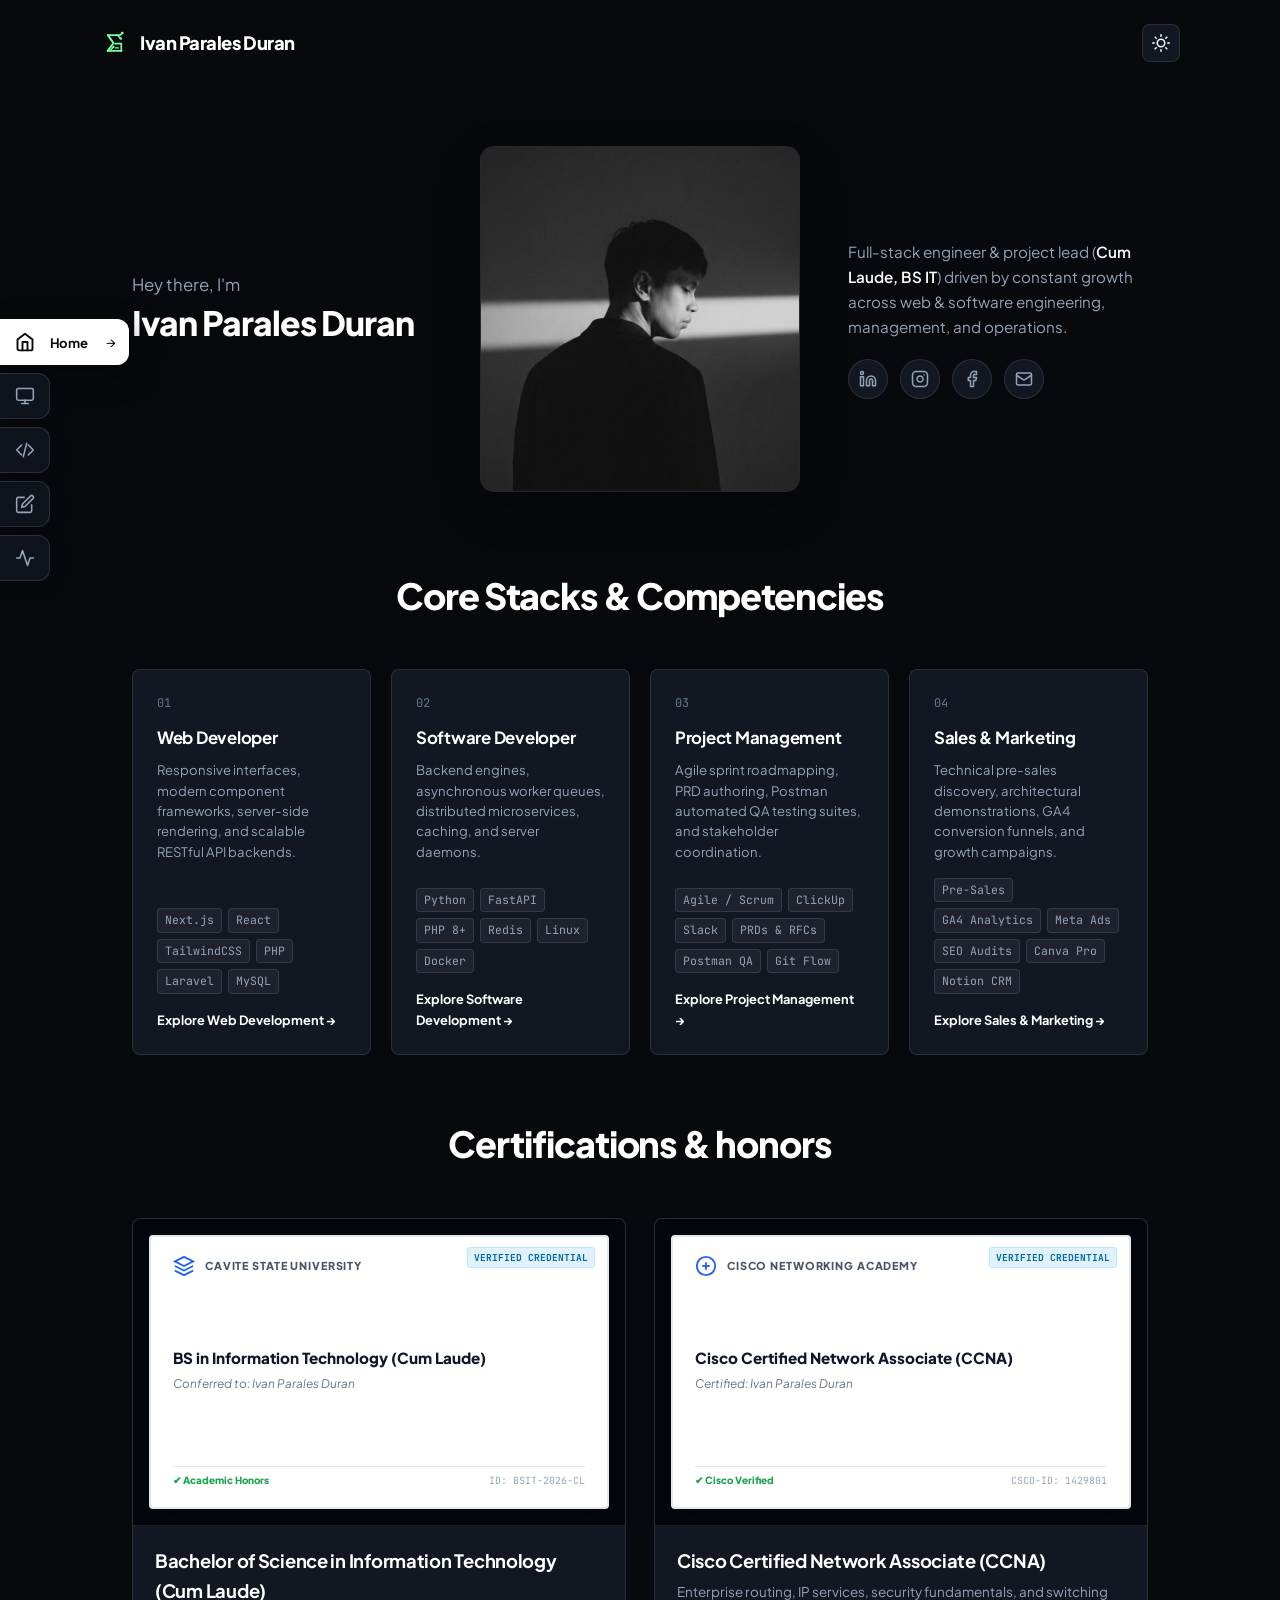
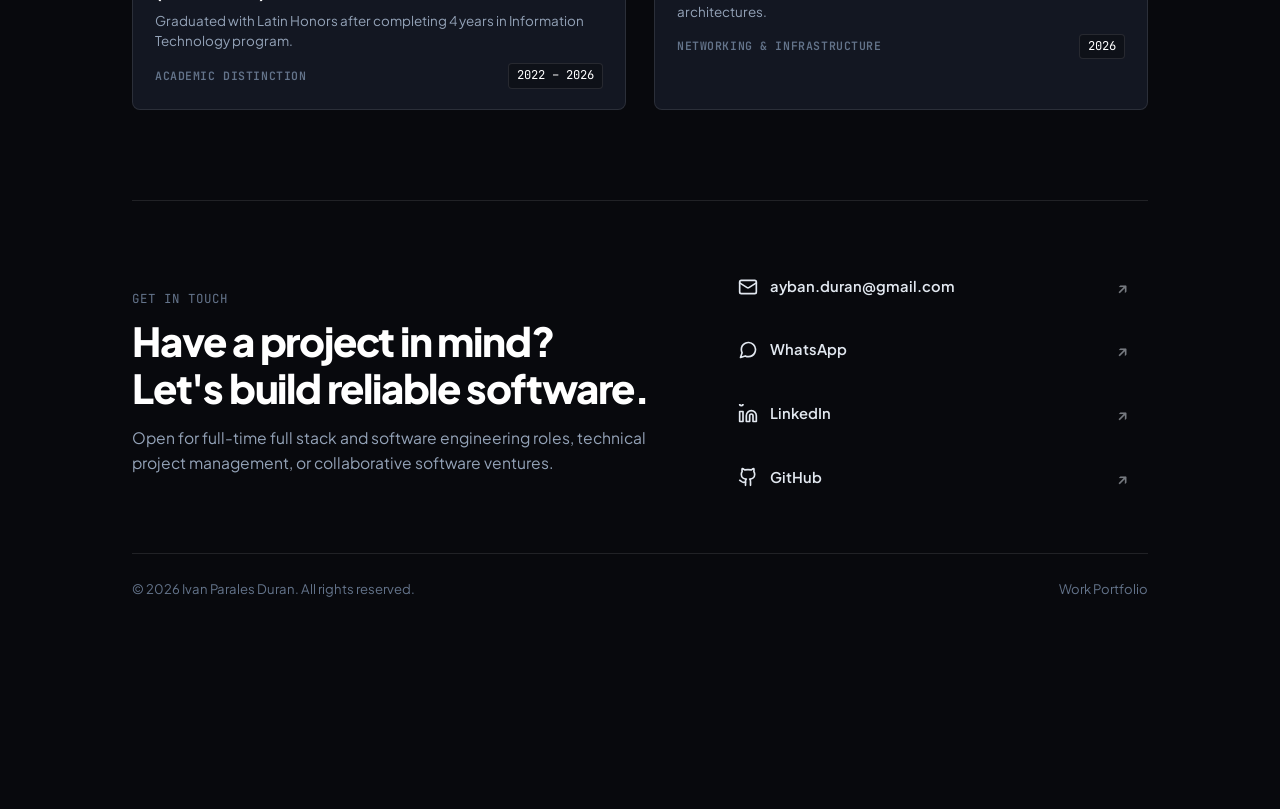
==== commit 235a3b6b: "feat: replace recent projects with core competencies, redesign contact section with right-side stack" ====
--- a/index.html
+++ b/index.html
@@ -179,165 +179,75 @@
         </div>
 
 
-        <!-- Section: Recent Projects (Dennis Cowden 2-Column Grid) -->
-        <div class="recent-projects-block" id="recent-projects">
+        <!-- Core Stacks & Competencies (Web, Software, PM, Sales & Marketing) -->
+        <div class="editorial-sub-block" id="competencies">
           <div class="section-title-wrap">
-            <h2 class="editorial-section-title">Recent projects</h2>
-          </div>
-
-          <div class="editorial-projects-grid">
-            <!-- Project 1: OITS -->
-            <article class="editorial-project-card">
-              <a href="https://csg-oits.vercel.app/" target="_blank" rel="noreferrer" class="project-img-link" aria-label="Visit Online Information & Transparency System">
-                <div class="project-img-frame">
-                  <img src="assets/csg-oits.PNG" alt="Online Information & Transparency System" loading="lazy">
-                  <div class="project-hover-overlay">
-                    <span>Visit Live Site ↗</span>
-                  </div>
-                </div>
-              </a>
-              <div class="project-info-under">
-                <h3 class="project-card-title">Online Information &amp; Transparency System</h3>
-                <p class="project-card-desc">
-                  Institutional transparency portal. Directed end-to-end delivery, authored PRDs, and conducted QA testing.
-                </p>
-                <div class="project-btn-row">
-                  <a href="https://csg-oits.vercel.app/" target="_blank" rel="noreferrer" class="btn-project-action">
-                    <span>View Project →</span>
-                  </a>
-                </div>
-              </div>
-            </article>
-
-            <!-- Project 2: Artemis -->
-            <article class="editorial-project-card">
-              <a href="https://artemis.ph/" target="_blank" rel="noreferrer" class="project-img-link" aria-label="Visit Artemis SaaS Web Application">
-                <div class="project-img-frame">
-                  <img src="assets/artemis.PNG" alt="Artemis SaaS Platform" loading="lazy">
-                  <div class="project-hover-overlay">
-                    <span>Visit Live Site ↗</span>
-                  </div>
-                </div>
-              </a>
-              <div class="project-info-under">
-                <h3 class="project-card-title">Artemis SaaS Platform</h3>
-                <p class="project-card-desc">
-                  Enterprise SaaS platform featuring Laravel Horizon queues, multi-tenant DB, and RBAC authentication.
-                </p>
-                <div class="project-btn-row">
-                  <a href="https://artemis.ph/" target="_blank" rel="noreferrer" class="btn-project-action">
-                    <span>View Project →</span>
-                  </a>
-                </div>
-              </div>
-            </article>
-
-            <!-- Project 3: Nemo -->
-            <article class="editorial-project-card">
-              <a href="https://nemo-v1.netlify.app/" target="_blank" rel="noreferrer" class="project-img-link" aria-label="Visit Nemo Cloud Storage Solution">
-                <div class="project-img-frame">
-                  <img src="assets/nemo.PNG" alt="Nemo Cloud Storage Solution" loading="lazy">
-                  <div class="project-hover-overlay">
-                    <span>Visit Live Site ↗</span>
-                  </div>
-                </div>
-              </a>
-              <div class="project-info-under">
-                <h3 class="project-card-title">Nemo Cloud Storage Solution</h3>
-                <p class="project-card-desc">
-                  Cloud storage manager with instant drag-and-drop ingestion, directory tree traversal, and direct download links.
-                </p>
-                <div class="project-btn-row">
-                  <a href="https://nemo-v1.netlify.app/" target="_blank" rel="noreferrer" class="btn-project-action">
-                    <span>View Project →</span>
-                  </a>
-                </div>
-              </div>
-            </article>
-
-            <!-- Project 4: iTrack Async -->
-            <article class="editorial-project-card">
-              <a href="https://itrack-async.alwaysdata.net/" target="_blank" rel="noreferrer" class="project-img-link" aria-label="Visit iTrack Async System">
-                <div class="project-img-frame">
-                  <img src="assets/itrack-async.PNG" alt="iTrack Async Tracking & Management" loading="lazy">
-                  <div class="project-hover-overlay">
-                    <span>Visit Live Site ↗</span>
-                  </div>
-                </div>
-              </a>
-              <div class="project-info-under">
-                <h3 class="project-card-title">iTrack Async Tracking &amp; Management</h3>
-                <p class="project-card-desc">
-                  Real-time tracking system built with asynchronous worker queues, MySQL architecture, and automated synchronization.
-                </p>
-                <div class="project-btn-row">
-                  <a href="https://itrack-async.alwaysdata.net/" target="_blank" rel="noreferrer" class="btn-project-action">
-                    <span>View Project →</span>
-                  </a>
-                </div>
-              </div>
-            </article>
-          </div>
-        </div>
-
-        <!-- Main Page: Core Stacks & Skills Preview -->
-        <div class="editorial-sub-block">
-          <div class="section-title-wrap">
-            <h2 class="editorial-section-title">Core stacks &amp; competencies</h2>
+            <h2 class="editorial-section-title">Core Stacks &amp; Competencies</h2>
           </div>
 
           <div class="competency-editorial-grid">
+            <!-- 01: Web Developer -->
             <div class="comp-card">
               <span class="comp-num">01</span>
-              <h3 class="comp-title">Backend Architecture &amp; APIs</h3>
-              <p class="comp-desc">FastAPI, Python, PHP 8+, Laravel, RESTful endpoints, and WebSockets for real-time services.</p>
-              <div class="comp-chips">
-                <span>FastAPI</span>
-                <span>Python</span>
-                <span>PHP</span>
-                <span>Laravel</span>
-                <span>MySQL</span>
-                <span>Redis</span>
-              </div>
-            </div>
-
-            <div class="comp-card">
-              <span class="comp-num">02</span>
-              <h3 class="comp-title">Modern Frontend &amp; UI</h3>
-              <p class="comp-desc">Crafting responsive, accessible user interfaces with modern component frameworks and design systems.</p>
+              <h3 class="comp-title">Web Developer</h3>
+              <p class="comp-desc">Responsive interfaces, modern component frameworks, server-side rendering, and scalable RESTful API backends.</p>
               <div class="comp-chips">
                 <span>Next.js</span>
                 <span>React</span>
                 <span>TailwindCSS</span>
-                <span>JavaScript</span>
-                <span>HTML5 / CSS3</span>
-              </div>
-            </div>
-
+                <span>PHP</span>
+                <span>Laravel</span>
+                <span>MySQL</span>
+              </div>
+              <a href="web-development.html" class="comp-link">Explore Web Development →</a>
+            </div>
+
+            <!-- 02: Software Developer -->
+            <div class="comp-card">
+              <span class="comp-num">02</span>
+              <h3 class="comp-title">Software Developer</h3>
+              <p class="comp-desc">Backend engines, asynchronous worker queues, distributed microservices, caching, and server daemons.</p>
+              <div class="comp-chips">
+                <span>Python</span>
+                <span>FastAPI</span>
+                <span>PHP 8+</span>
+                <span>Redis</span>
+                <span>Linux</span>
+                <span>Docker</span>
+              </div>
+              <a href="software-development.html" class="comp-link">Explore Software Development →</a>
+            </div>
+
+            <!-- 03: Project Management -->
             <div class="comp-card">
               <span class="comp-num">03</span>
-              <h3 class="comp-title">Product Leadership &amp; QA</h3>
-              <p class="comp-desc">Directing agile delivery, team collaboration, QA verification via Postman, and technical requirement documentation.</p>
+              <h3 class="comp-title">Project Management</h3>
+              <p class="comp-desc">Agile sprint roadmapping, PRD authoring, Postman automated QA testing suites, and stakeholder coordination.</p>
               <div class="comp-chips">
+                <span>Agile / Scrum</span>
                 <span>ClickUp</span>
                 <span>Slack</span>
                 <span>PRDs &amp; RFCs</span>
                 <span>Postman QA</span>
-                <span>Agile / Scrum</span>
-              </div>
-            </div>
-
+                <span>Git Flow</span>
+              </div>
+              <a href="project-management.html" class="comp-link">Explore Project Management →</a>
+            </div>
+
+            <!-- 04: Sales & Marketing -->
             <div class="comp-card">
               <span class="comp-num">04</span>
-              <h3 class="comp-title">Infrastructure &amp; Systems</h3>
-              <p class="comp-desc">Managing relational database schemas, Linux Unix server environments, Supabase, and containerized deployments.</p>
+              <h3 class="comp-title">Sales &amp; Marketing</h3>
+              <p class="comp-desc">Technical pre-sales discovery, architectural demonstrations, GA4 conversion funnels, and growth campaigns.</p>
               <div class="comp-chips">
-                <span>Linux</span>
-                <span>Docker</span>
-                <span>Bash</span>
-                <span>Supabase</span>
-                <span>Git / GitHub</span>
-              </div>
+                <span>Pre-Sales</span>
+                <span>GA4 Analytics</span>
+                <span>Meta Ads</span>
+                <span>SEO Audits</span>
+                <span>Canva Pro</span>
+                <span>Notion CRM</span>
+              </div>
+              <a href="sales-marketing.html" class="comp-link">Explore Sales &amp; Marketing →</a>
             </div>
           </div>
         </div>
@@ -420,31 +330,56 @@
       <!-- ============================================== -->
       <section class="editorial-section contact-block" id="contact">
         <div class="contact-editorial-content">
-          <span class="contact-eyebrow">Get in touch</span>
-          <h2 class="contact-huge-title">Have a project in mind?<br>Let's build reliable software.</h2>
-          <p class="contact-subtext">
-            Open for full-time full stack and software engineering roles, technical project management, or collaborative software ventures.
-          </p>
-
-          <div class="contact-btn-cloud">
-            <a href="mailto:ayban.duran@gmail.com" class="btn-editorial-solid">
-              <span>ayban.duran@gmail.com ↗</span>
+          <div class="contact-left-info">
+            <span class="contact-eyebrow">Get in touch</span>
+            <h2 class="contact-huge-title">Have a project in mind?<br>Let's build reliable software.</h2>
+            <p class="contact-subtext">
+              Open for full-time full stack and software engineering roles, technical project management, or collaborative software ventures.
+            </p>
+          </div>
+
+          <div class="contact-buttons-stack">
+            <a href="mailto:ayban.duran@gmail.com" class="btn-contact-stack btn-editorial-solid" aria-label="Send email to Ivan Parales Duran">
+              <svg class="contact-btn-icon" viewBox="0 0 24 24" fill="none" stroke="currentColor" stroke-width="2" stroke-linecap="round" stroke-linejoin="round" aria-hidden="true">
+                <rect width="20" height="16" x="2" y="4" rx="2"/>
+                <path d="m22 7-8.97 5.7a1.94 1.94 0 0 1-2.06 0L2 7"/>
+              </svg>
+              <span class="btn-text">ayban.duran@gmail.com</span>
+              <span class="btn-arrow" aria-hidden="true">↗</span>
             </a>
-            <a href="https://wa.me/639919048089" target="_blank" rel="noreferrer" class="btn-editorial-outline">
-              <span>WhatsApp (+63 991 904 8089) ↗</span>
+
+            <a href="https://wa.me/639919048089" target="_blank" rel="noreferrer" class="btn-contact-stack btn-editorial-outline" aria-label="Chat on WhatsApp">
+              <svg class="contact-btn-icon" viewBox="0 0 24 24" fill="none" stroke="currentColor" stroke-width="2" stroke-linecap="round" stroke-linejoin="round" aria-hidden="true">
+                <path d="M21 11.5a8.38 8.38 0 0 1-.9 3.8 8.5 8.5 0 0 1-7.6 4.7 8.38 8.38 0 0 1-3.8-.9L3 21l1.9-5.7a8.38 8.38 0 0 1-.9-3.8 8.5 8.5 0 0 1 4.7-7.6 8.38 8.38 0 0 1 3.8-.9h.5a8.48 8.48 0 0 1 8 8v.5z"/>
+              </svg>
+              <span class="btn-text">WhatsApp</span>
+              <span class="btn-arrow" aria-hidden="true">↗</span>
             </a>
-            <a href="https://www.linkedin.com/in/duran-ivan/" target="_blank" rel="noreferrer" class="btn-editorial-outline">
-              <span>LinkedIn ↗</span>
+
+            <a href="https://www.linkedin.com/in/duran-ivan/" target="_blank" rel="noreferrer" class="btn-contact-stack btn-editorial-outline" aria-label="Connect on LinkedIn">
+              <svg class="contact-btn-icon" viewBox="0 0 24 24" fill="none" stroke="currentColor" stroke-width="2" stroke-linecap="round" stroke-linejoin="round" aria-hidden="true">
+                <path d="M16 8a6 6 0 0 1 6 6v7h-4v-7a2 2 0 0 0-2-2 2 2 0 0 0-2 2v7h-4v-7a6 6 0 0 1 6-6z"/>
+                <rect width="4" height="12" x="2" y="9"/>
+                <circle cx="4" r="2"/>
+              </svg>
+              <span class="btn-text">LinkedIn</span>
+              <span class="btn-arrow" aria-hidden="true">↗</span>
             </a>
-            <a href="https://github.com/sleepdeprive-gray" target="_blank" rel="noreferrer" class="btn-editorial-outline">
-              <span>GitHub ↗</span>
+
+            <a href="https://github.com/sleepdeprive-gray" target="_blank" rel="noreferrer" class="btn-contact-stack btn-editorial-outline" aria-label="Visit GitHub Profile">
+              <svg class="contact-btn-icon" viewBox="0 0 24 24" fill="none" stroke="currentColor" stroke-width="2" stroke-linecap="round" stroke-linejoin="round" aria-hidden="true">
+                <path d="M15 22v-4a4.8 4.8 0 0 0-1-3.5c3 0 6-2 6-5.5.08-1.25-.27-2.48-1-3.5.28-1.15.28-2.35 0-3.5 0 0-1 0-3 1.5-2.64-.5-5.36-.5-8 0C6 2 5 2 5 2c-.3 1.15-.3 2.35 0 3.5A5.403 5.403 0 0 0 4 9c0 3.5 3 5.5 6 5.5-.39.49-.68 1.05-.85 1.65-.17.6-.22 1.23-.15 1.85v4"/>
+                <path d="M9 18c-4.51 2-5-2-7-2"/>
+              </svg>
+              <span class="btn-text">GitHub</span>
+              <span class="btn-arrow" aria-hidden="true">↗</span>
             </a>
           </div>
         </div>
 
         <div class="minimal-footer-line">
           <span>© <span data-year>2026</span> Ivan Parales Duran. All rights reserved.</span>
-          <span>Cum Laude BS IT · Full Stack Engineer &amp; Project Lead</span>
+          <span>Work Portfolio</span>
         </div>
       </section>
 
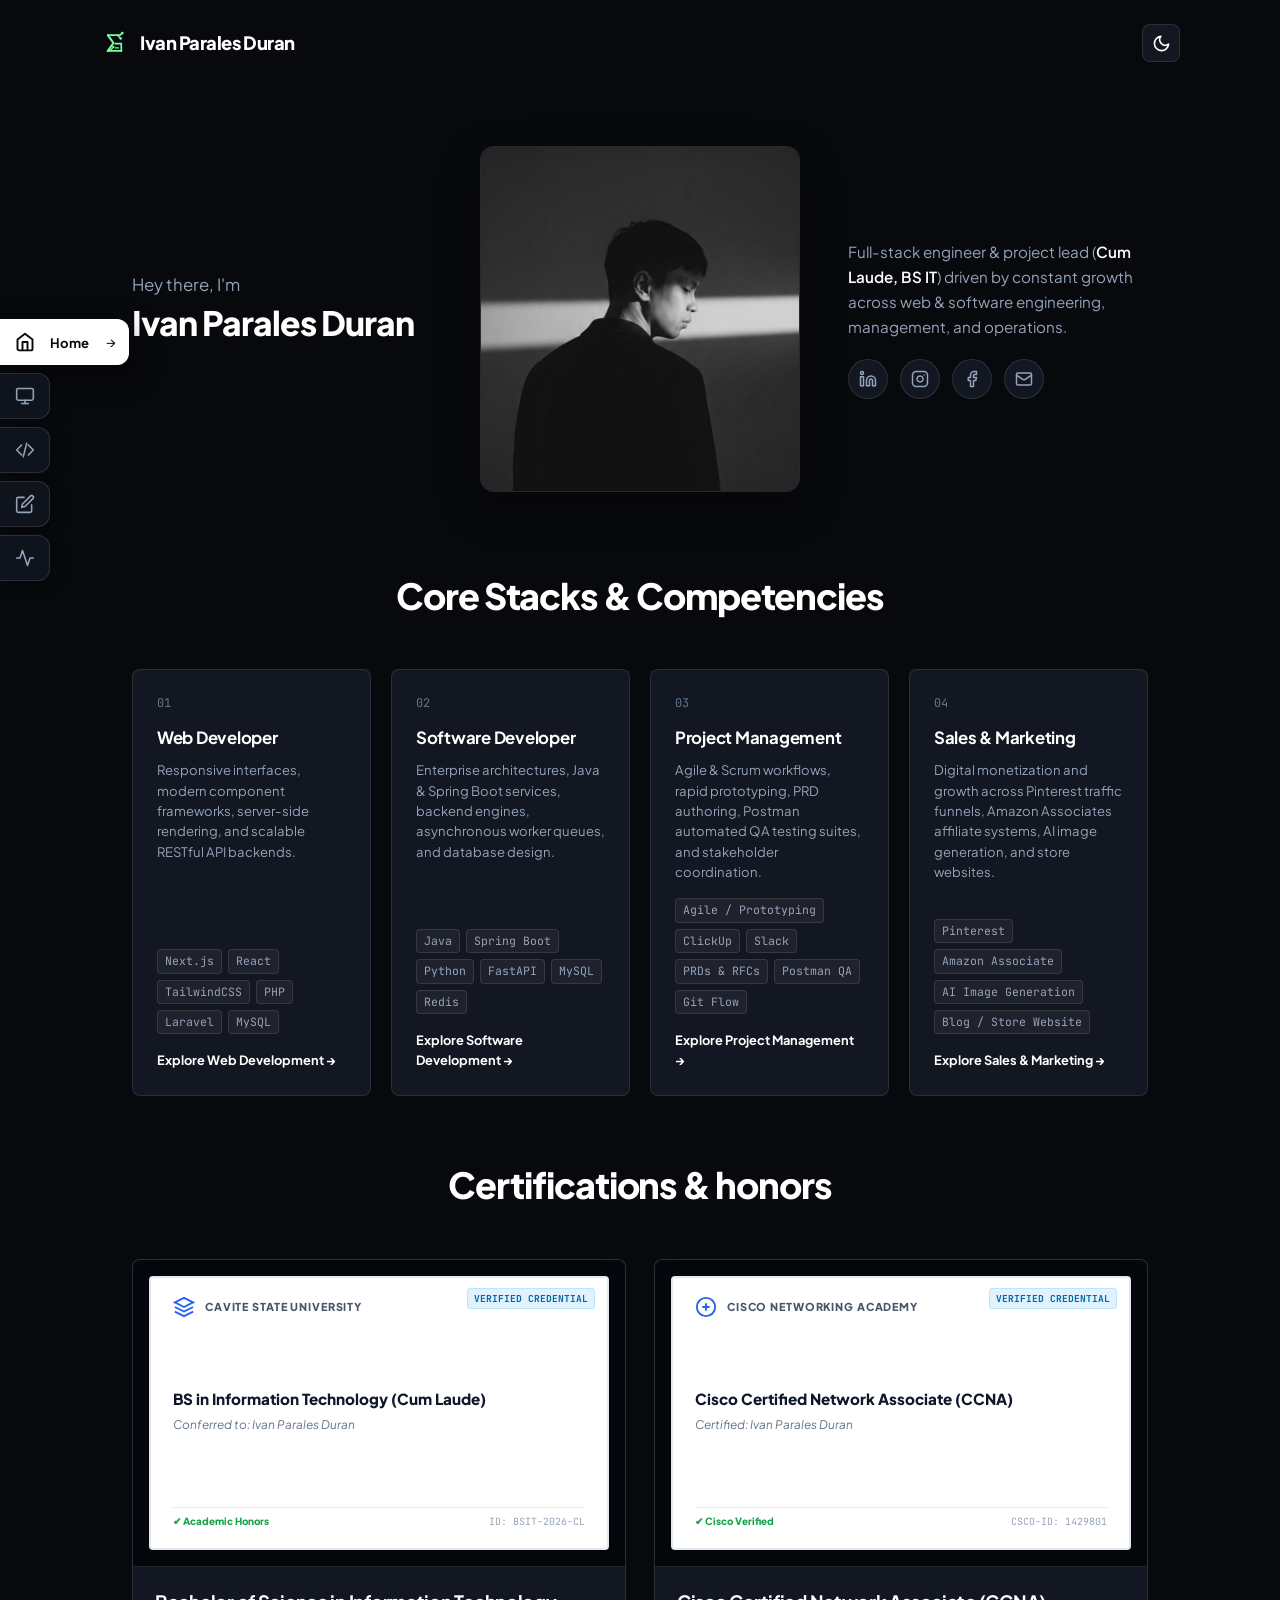
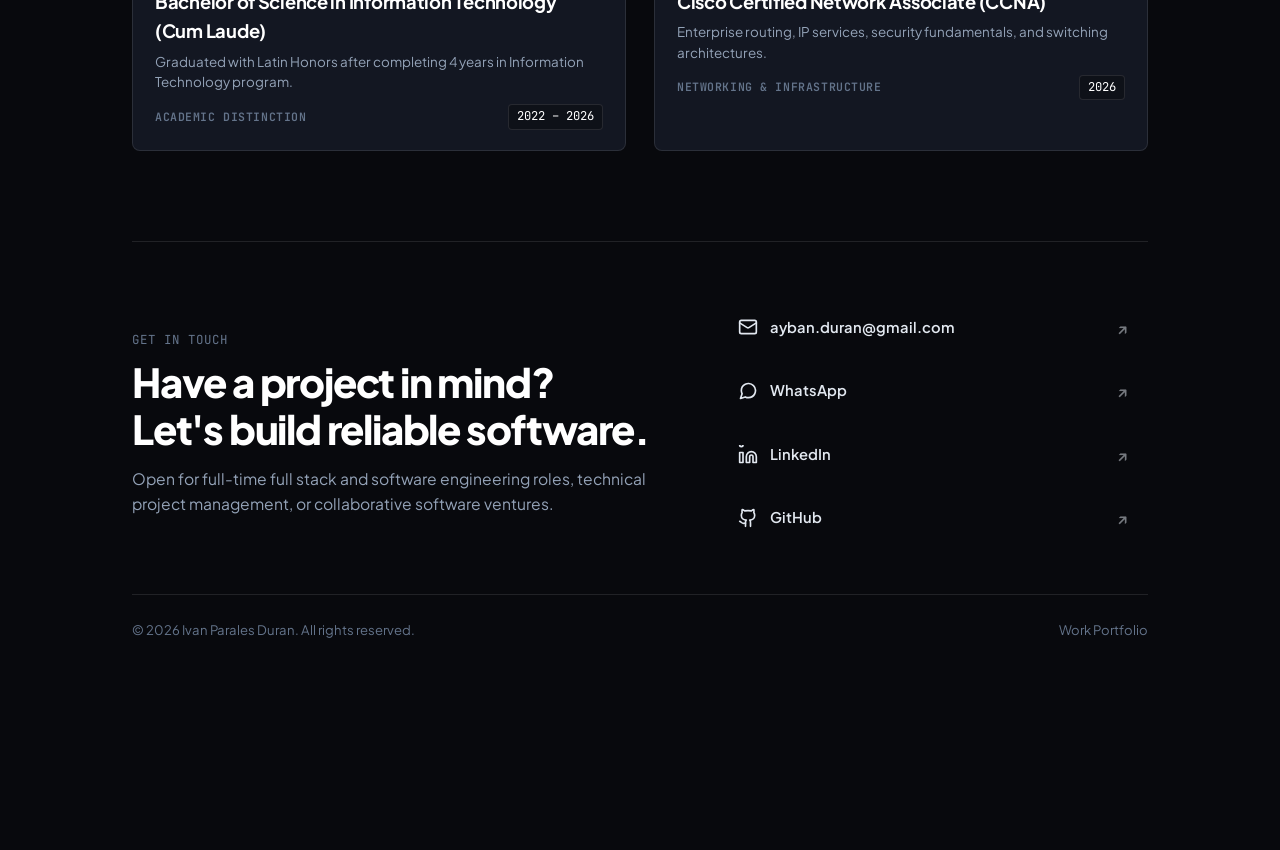
==== commit 4f67eb74: "feat: global theme sync with sun/moon toggle animation, icon-only mobile navigation, core skills & c" ====
--- a/index.html
+++ b/index.html
@@ -10,6 +10,12 @@
     <link rel="preconnect" href="https://fonts.gstatic.com" crossorigin>
     <link href="https://fonts.googleapis.com/css2?family=JetBrains+Mono:wght@400;500;600&family=Plus+Jakarta+Sans:wght@300;400;500;600;700;800&display=swap" rel="stylesheet">
     <link rel="stylesheet" href="styles.css">
+    <script>
+      (function() {
+        const savedTheme = localStorage.getItem("ivan_portfolio_theme") || "dark";
+        document.documentElement.setAttribute("data-theme", savedTheme);
+      })();
+    </script>
   </head>
   <body>
 
@@ -206,14 +212,14 @@
             <div class="comp-card">
               <span class="comp-num">02</span>
               <h3 class="comp-title">Software Developer</h3>
-              <p class="comp-desc">Backend engines, asynchronous worker queues, distributed microservices, caching, and server daemons.</p>
+              <p class="comp-desc">Enterprise architectures, Java &amp; Spring Boot services, backend engines, asynchronous worker queues, and database design.</p>
               <div class="comp-chips">
+                <span>Java</span>
+                <span>Spring Boot</span>
                 <span>Python</span>
                 <span>FastAPI</span>
-                <span>PHP 8+</span>
+                <span>MySQL</span>
                 <span>Redis</span>
-                <span>Linux</span>
-                <span>Docker</span>
               </div>
               <a href="software-development.html" class="comp-link">Explore Software Development →</a>
             </div>
@@ -222,9 +228,9 @@
             <div class="comp-card">
               <span class="comp-num">03</span>
               <h3 class="comp-title">Project Management</h3>
-              <p class="comp-desc">Agile sprint roadmapping, PRD authoring, Postman automated QA testing suites, and stakeholder coordination.</p>
+              <p class="comp-desc">Agile &amp; Scrum workflows, rapid prototyping, PRD authoring, Postman automated QA testing suites, and stakeholder coordination.</p>
               <div class="comp-chips">
-                <span>Agile / Scrum</span>
+                <span>Agile / Prototyping</span>
                 <span>ClickUp</span>
                 <span>Slack</span>
                 <span>PRDs &amp; RFCs</span>
@@ -238,14 +244,12 @@
             <div class="comp-card">
               <span class="comp-num">04</span>
               <h3 class="comp-title">Sales &amp; Marketing</h3>
-              <p class="comp-desc">Technical pre-sales discovery, architectural demonstrations, GA4 conversion funnels, and growth campaigns.</p>
+              <p class="comp-desc">Digital monetization and growth across Pinterest traffic funnels, Amazon Associates affiliate systems, AI image generation, and store websites.</p>
               <div class="comp-chips">
-                <span>Pre-Sales</span>
-                <span>GA4 Analytics</span>
-                <span>Meta Ads</span>
-                <span>SEO Audits</span>
-                <span>Canva Pro</span>
-                <span>Notion CRM</span>
+                <span>Pinterest</span>
+                <span>Amazon Associate</span>
+                <span>AI Image Generation</span>
+                <span>Blog / Store Website</span>
               </div>
               <a href="sales-marketing.html" class="comp-link">Explore Sales &amp; Marketing →</a>
             </div>
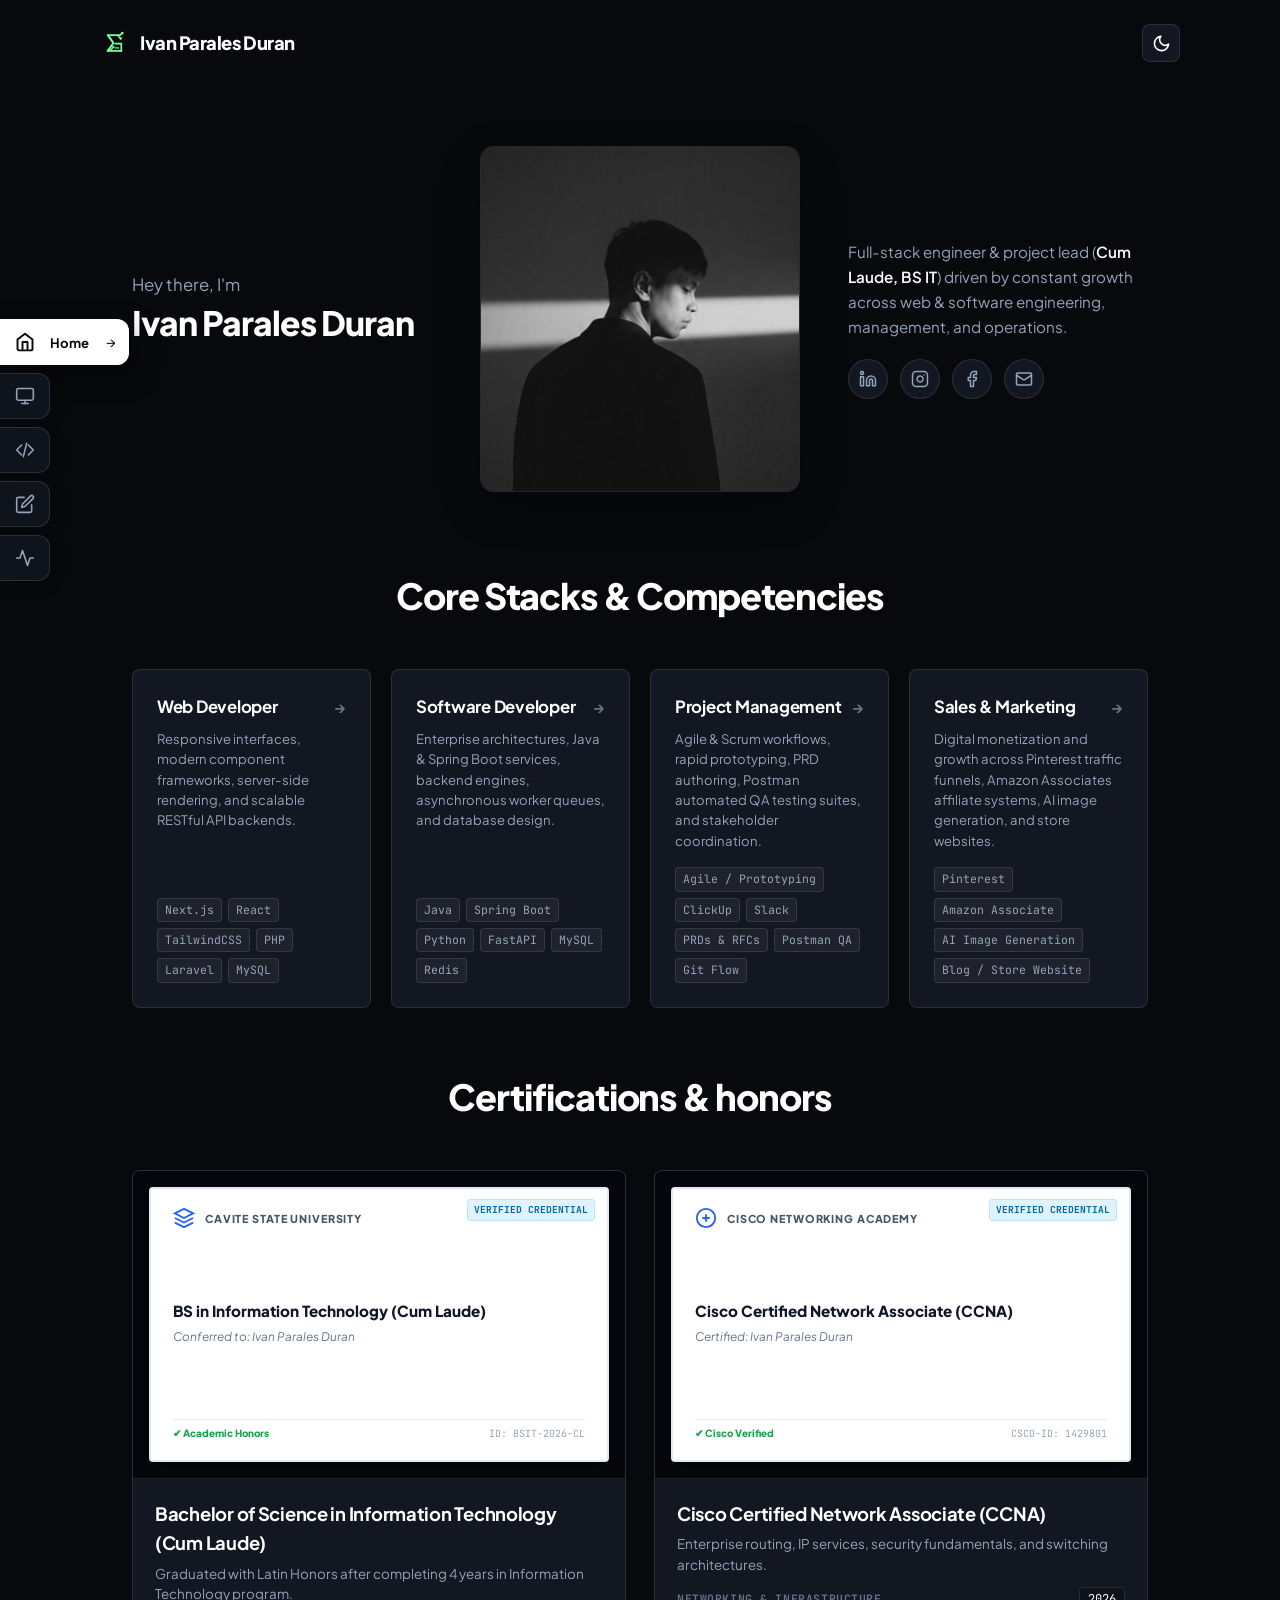
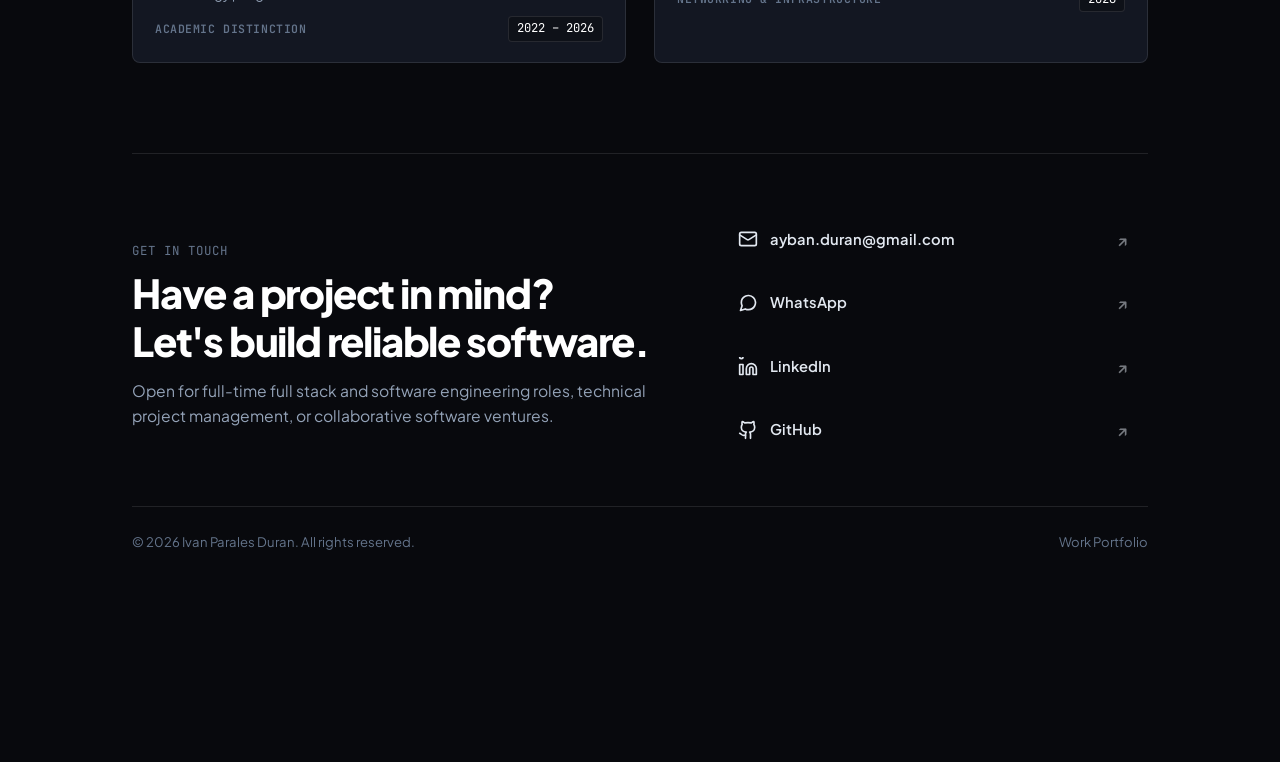
==== commit e8e56c93: "refactor: make core competency boxes fully clickable links, remove 01/02 numbering, remove inner but" ====
--- a/index.html
+++ b/index.html
@@ -192,10 +192,12 @@
           </div>
 
           <div class="competency-editorial-grid">
-            <!-- 01: Web Developer -->
-            <div class="comp-card">
-              <span class="comp-num">01</span>
-              <h3 class="comp-title">Web Developer</h3>
+            <!-- Web Developer -->
+            <a href="web-development.html" class="comp-card" aria-label="Explore Web Development">
+              <h3 class="comp-title">
+                <span>Web Developer</span>
+                <span class="comp-card-arrow" aria-hidden="true">→</span>
+              </h3>
               <p class="comp-desc">Responsive interfaces, modern component frameworks, server-side rendering, and scalable RESTful API backends.</p>
               <div class="comp-chips">
                 <span>Next.js</span>
@@ -205,13 +207,14 @@
                 <span>Laravel</span>
                 <span>MySQL</span>
               </div>
-              <a href="web-development.html" class="comp-link">Explore Web Development →</a>
-            </div>
-
-            <!-- 02: Software Developer -->
-            <div class="comp-card">
-              <span class="comp-num">02</span>
-              <h3 class="comp-title">Software Developer</h3>
+            </a>
+
+            <!-- Software Developer -->
+            <a href="software-development.html" class="comp-card" aria-label="Explore Software Development">
+              <h3 class="comp-title">
+                <span>Software Developer</span>
+                <span class="comp-card-arrow" aria-hidden="true">→</span>
+              </h3>
               <p class="comp-desc">Enterprise architectures, Java &amp; Spring Boot services, backend engines, asynchronous worker queues, and database design.</p>
               <div class="comp-chips">
                 <span>Java</span>
@@ -221,13 +224,14 @@
                 <span>MySQL</span>
                 <span>Redis</span>
               </div>
-              <a href="software-development.html" class="comp-link">Explore Software Development →</a>
-            </div>
-
-            <!-- 03: Project Management -->
-            <div class="comp-card">
-              <span class="comp-num">03</span>
-              <h3 class="comp-title">Project Management</h3>
+            </a>
+
+            <!-- Project Management -->
+            <a href="project-management.html" class="comp-card" aria-label="Explore Project Management">
+              <h3 class="comp-title">
+                <span>Project Management</span>
+                <span class="comp-card-arrow" aria-hidden="true">→</span>
+              </h3>
               <p class="comp-desc">Agile &amp; Scrum workflows, rapid prototyping, PRD authoring, Postman automated QA testing suites, and stakeholder coordination.</p>
               <div class="comp-chips">
                 <span>Agile / Prototyping</span>
@@ -237,13 +241,14 @@
                 <span>Postman QA</span>
                 <span>Git Flow</span>
               </div>
-              <a href="project-management.html" class="comp-link">Explore Project Management →</a>
-            </div>
-
-            <!-- 04: Sales & Marketing -->
-            <div class="comp-card">
-              <span class="comp-num">04</span>
-              <h3 class="comp-title">Sales &amp; Marketing</h3>
+            </a>
+
+            <!-- Sales & Marketing -->
+            <a href="sales-marketing.html" class="comp-card" aria-label="Explore Sales & Marketing">
+              <h3 class="comp-title">
+                <span>Sales &amp; Marketing</span>
+                <span class="comp-card-arrow" aria-hidden="true">→</span>
+              </h3>
               <p class="comp-desc">Digital monetization and growth across Pinterest traffic funnels, Amazon Associates affiliate systems, AI image generation, and store websites.</p>
               <div class="comp-chips">
                 <span>Pinterest</span>
@@ -251,8 +256,7 @@
                 <span>AI Image Generation</span>
                 <span>Blog / Store Website</span>
               </div>
-              <a href="sales-marketing.html" class="comp-link">Explore Sales &amp; Marketing →</a>
-            </div>
+            </a>
           </div>
         </div>
 
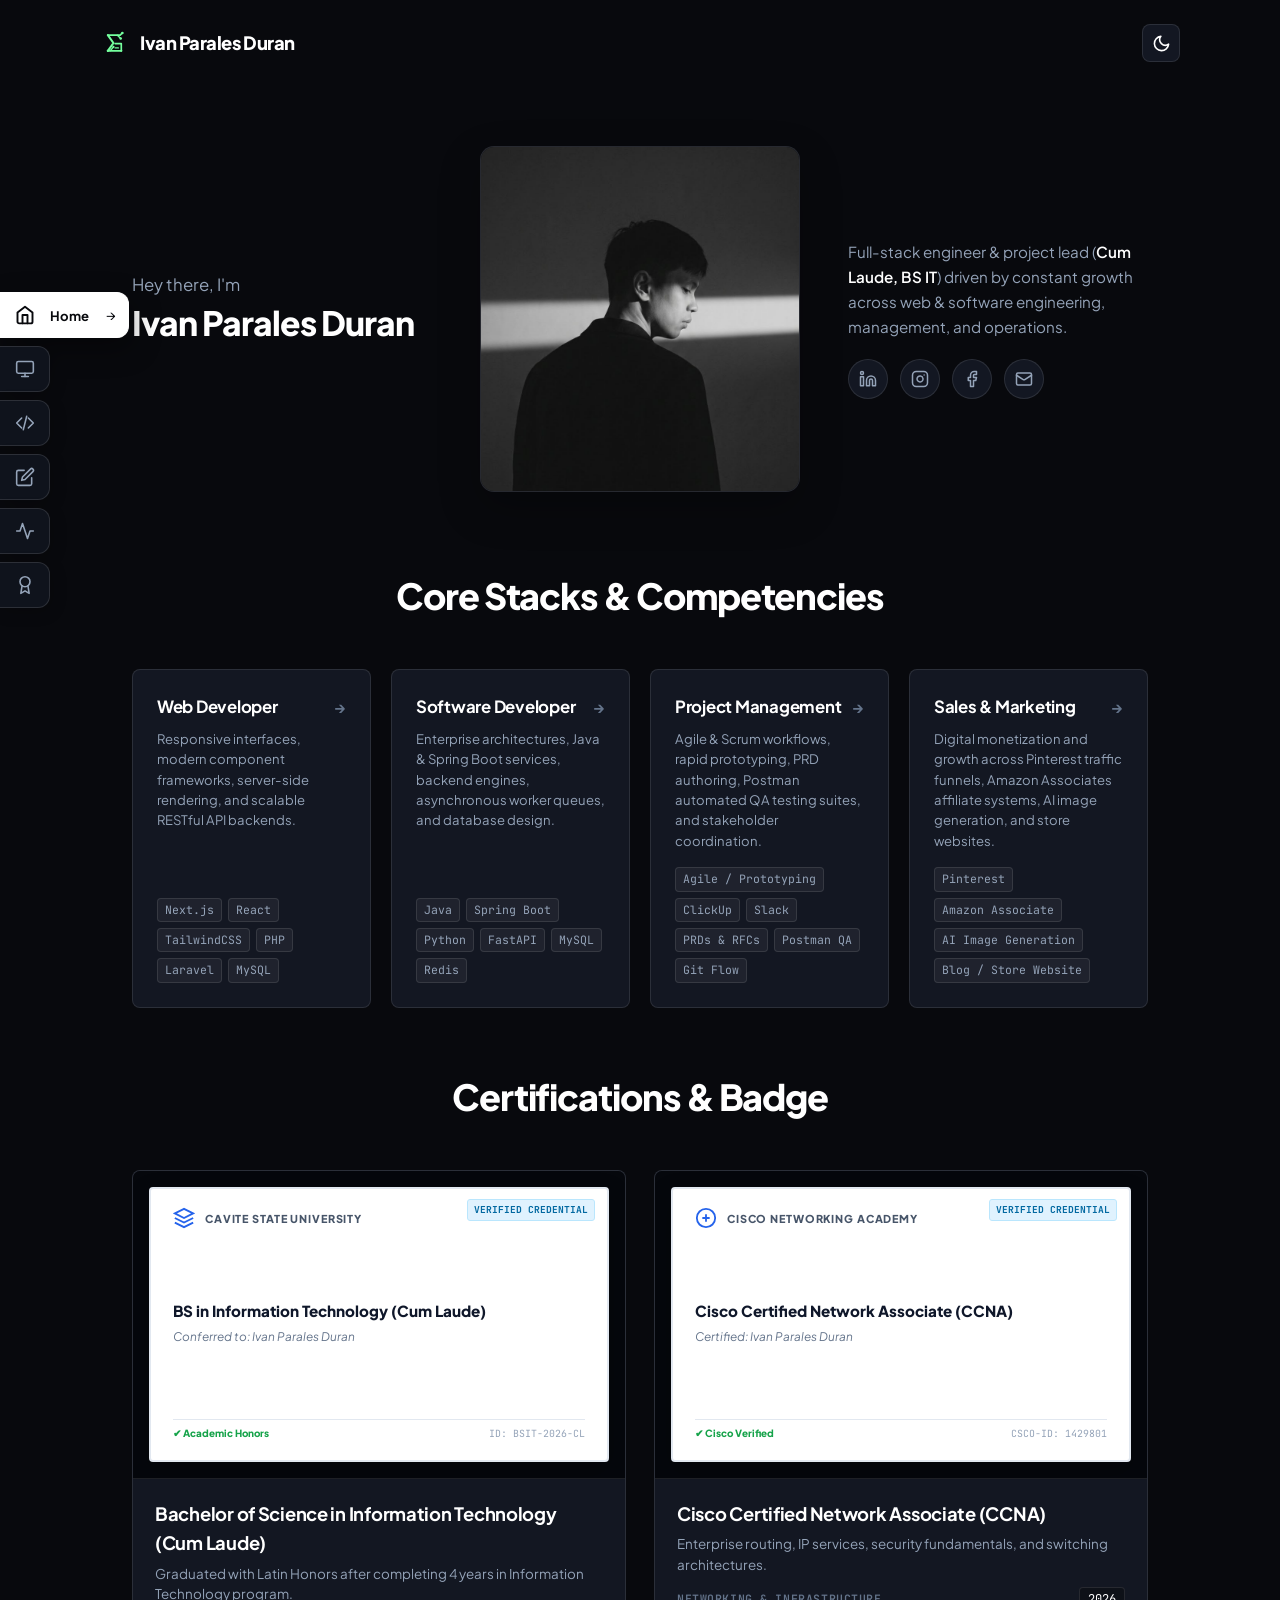
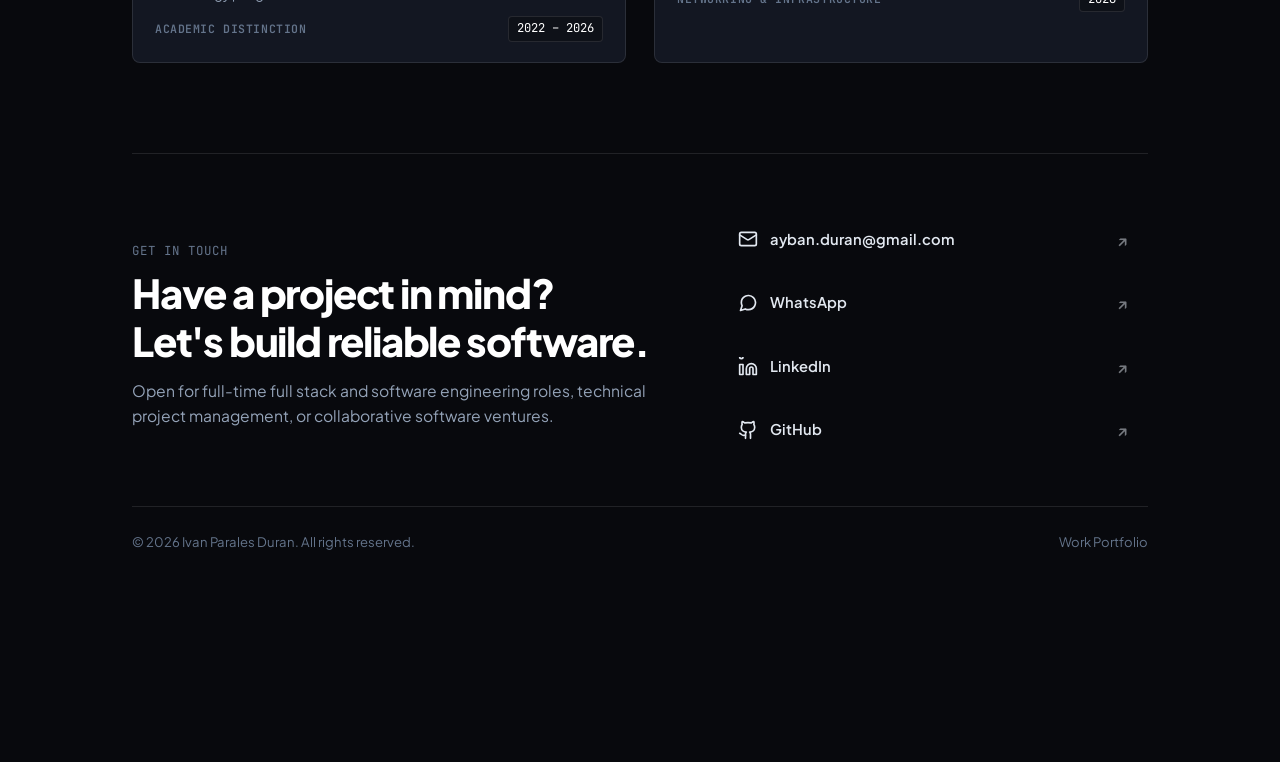
==== commit 4fffe5fd: "feat: rename Certifications & honors to Certifications & Badge, add blank certification-badge page a" ====
--- a/index.html
+++ b/index.html
@@ -82,6 +82,18 @@
           <span class="nav-label">Sales &amp; Marketing</span>
           <span class="nav-arrow" aria-hidden="true">→</span>
         </a>
+
+        <!-- Item 6: Certification & Badge -->
+        <a href="certification-badge.html" class="side-nav-item" data-page="certification-badge" aria-label="Go to Certification &amp; Badge">
+          <span class="nav-icon-box" aria-hidden="true">
+            <svg viewBox="0 0 24 24" fill="none" stroke="currentColor" stroke-width="2" stroke-linecap="round" stroke-linejoin="round">
+              <circle cx="12" cy="8" r="6"/>
+              <path d="M15.477 12.89 17 22l-5-3-5 3 1.523-9.11"/>
+            </svg>
+          </span>
+          <span class="nav-label">Certification &amp; Badge</span>
+          <span class="nav-arrow" aria-hidden="true">→</span>
+        </a>
       </nav>
     </aside>
 
@@ -260,10 +272,10 @@
           </div>
         </div>
 
-        <!-- Main Page: Certifications Showing Sample Certificate Picture -->
+        <!-- Main Page: Certifications & Badge -->
         <div class="editorial-sub-block">
           <div class="section-title-wrap">
-            <h2 class="editorial-section-title">Certifications &amp; honors</h2>
+            <h2 class="editorial-section-title">Certifications &amp; Badge</h2>
           </div>
 
           <div class="cert-picture-grid">
